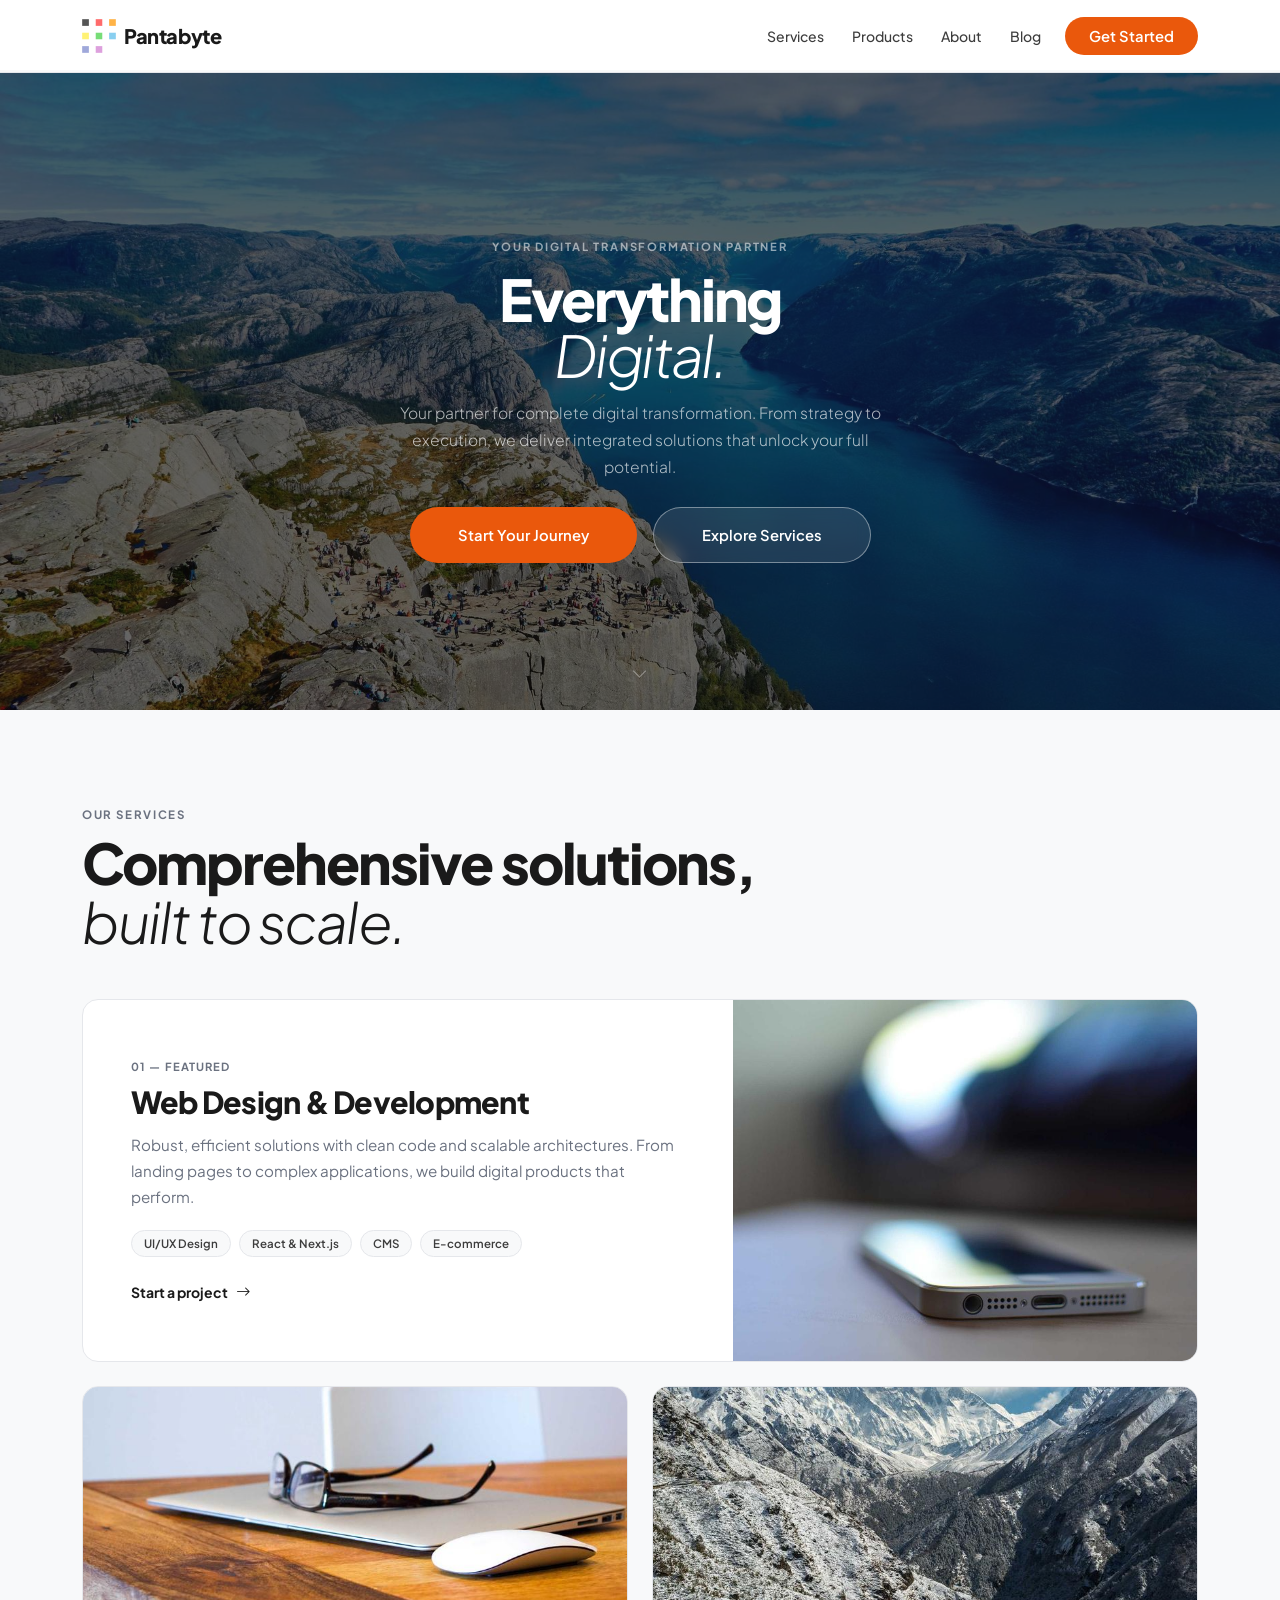
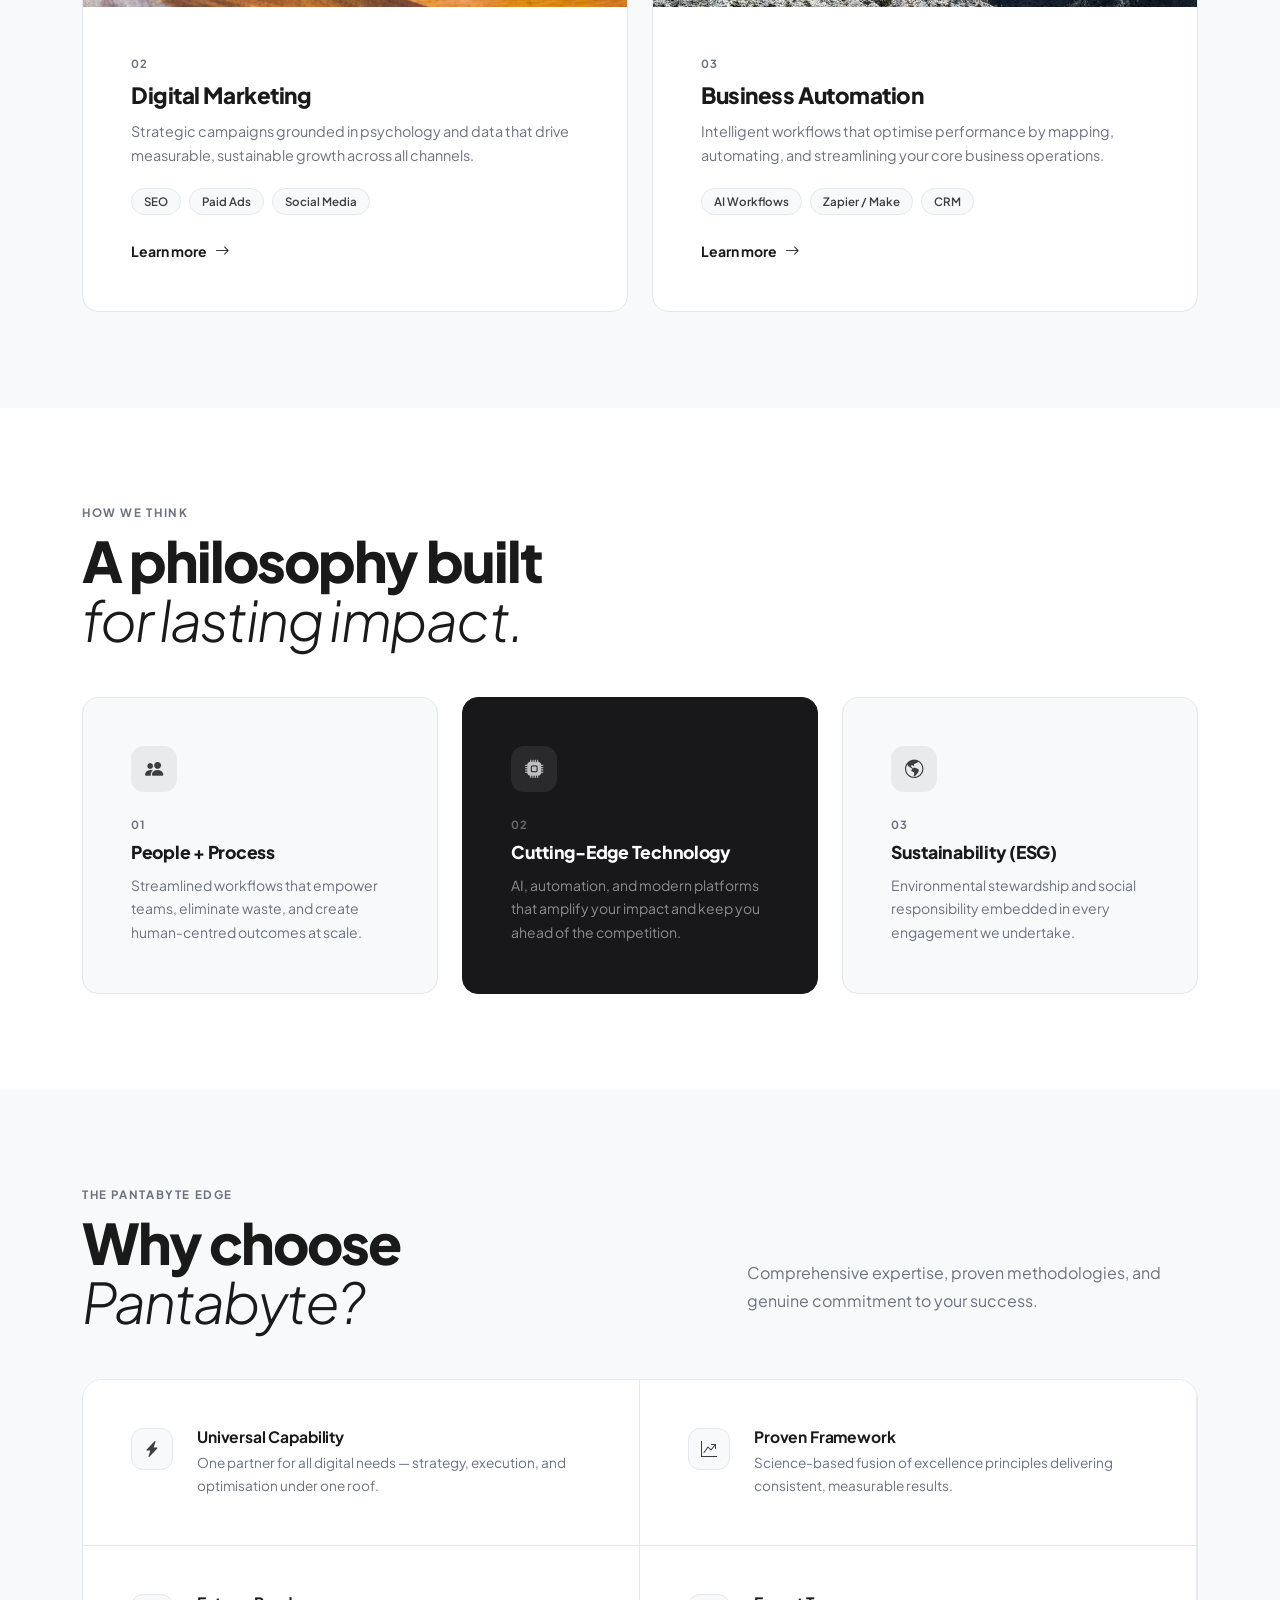
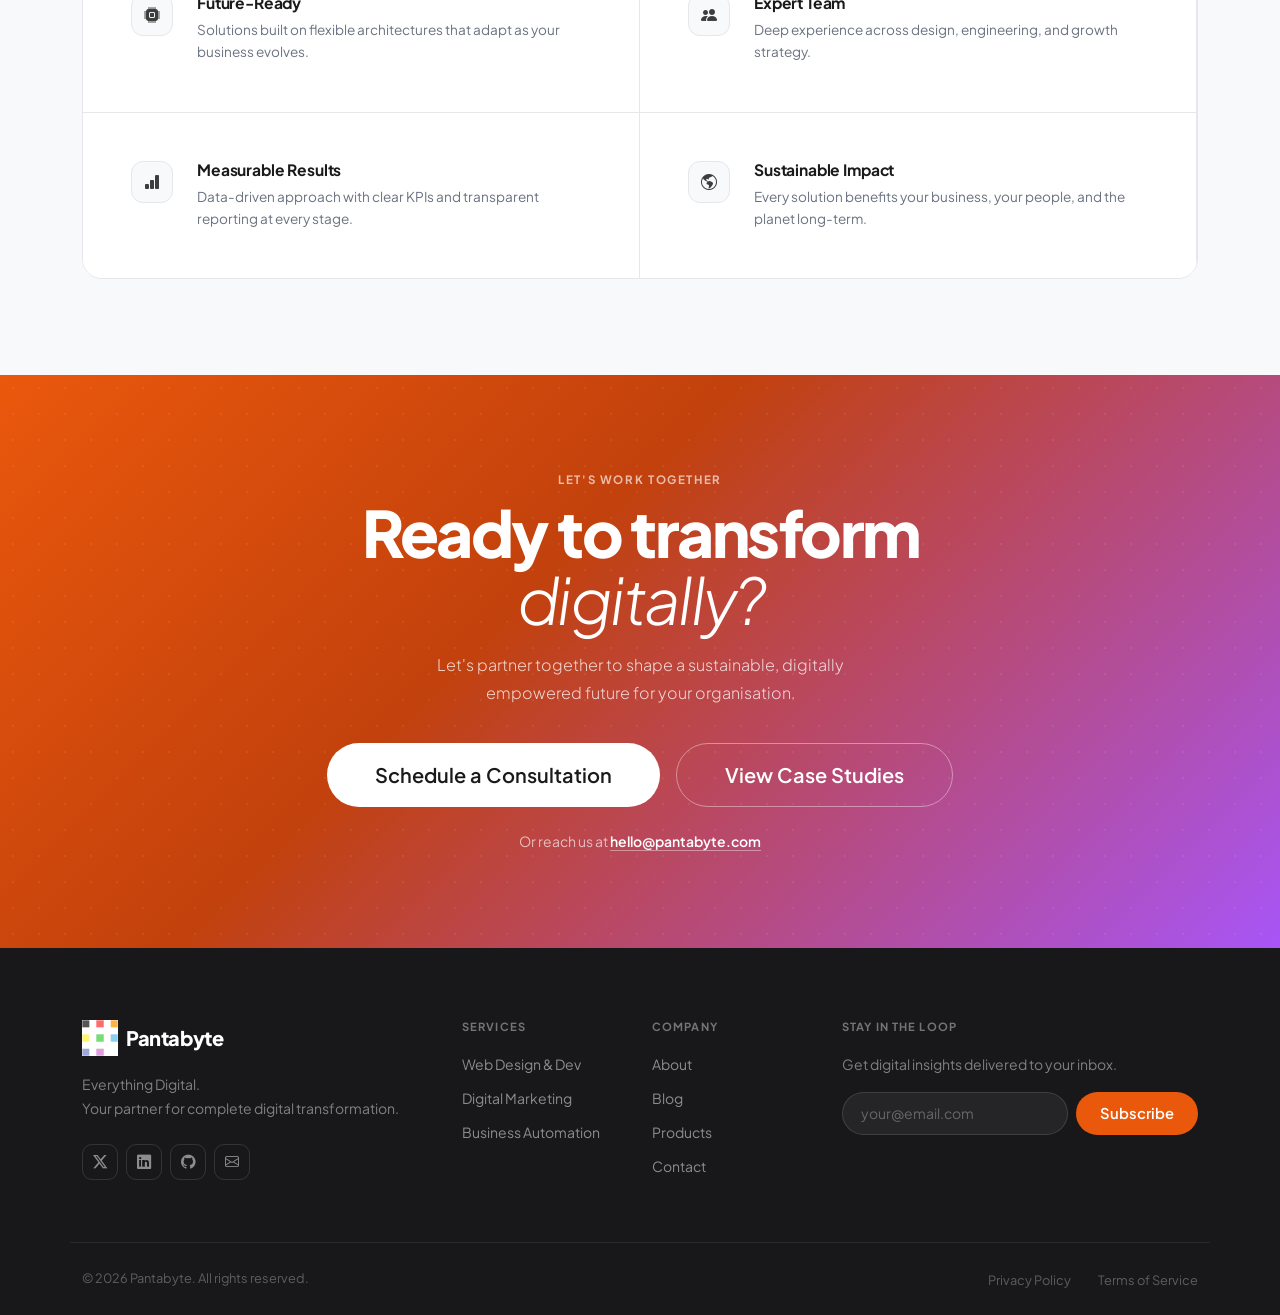
==== index.html @ 89fb47f7 "Add files via upload" ====
<!doctype html>
<html lang="en">
  <head>
    <meta charset="UTF-8" />
    <meta name="viewport" content="width=device-width, initial-scale=1.0" />
    <title>Pantabyte — Everything Digital</title>
    <meta
      name="description"
      content="Digital consulting firm delivering comprehensive solutions from web design to business automation"
    />

    <link
      href="https://cdn.jsdelivr.net/npm/bootstrap@5.3.3/dist/css/bootstrap.min.css"
      rel="stylesheet"
    />
    <link
      href="https://cdn.jsdelivr.net/npm/bootstrap-icons@1.11.3/font/bootstrap-icons.min.css"
      rel="stylesheet"
    />
    <link
      href="https://fonts.googleapis.com/css2?family=Plus+Jakarta+Sans:ital,wght@0,300;0,400;0,500;0,600;0,700;0,800;1,300;1,400&display=swap"
      rel="stylesheet"
    />

    <link rel="stylesheet" href="style.css" />
  </head>
  <body>
    <!-- NAVBAR -->
    <nav class="pb-nav navbar navbar-expand-lg">
      <div class="container-xl">
        <a
          href="index.html"
          class="navbar-brand d-flex align-items-center gap-2"
        >
          <img
            src="assets/images/Logo.png"
            alt="Pantabyte"
            class="pb-nav-logo"
          />
          <span class="pb-nav-brand">Pantabyte</span>
        </a>
        <button
          class="navbar-toggler border-0 shadow-none"
          type="button"
          data-bs-toggle="collapse"
          data-bs-target="#pbNav"
        >
          <i class="bi bi-list fs-2 pb-toggler-icon"></i>
        </button>
        <div class="collapse navbar-collapse" id="pbNav">
          <ul
            class="navbar-nav ms-auto align-items-lg-center gap-lg-1 mt-3 mt-lg-0"
          >
            <li class="nav-item">
              <a class="nav-link pb-nav-link" href="services.html">Services</a>
            </li>
            <li class="nav-item">
              <a class="nav-link pb-nav-link" href="products.html">Products</a>
            </li>
            <li class="nav-item">
              <a class="nav-link pb-nav-link" href="about.html">About</a>
            </li>
            <li class="nav-item">
              <a class="nav-link pb-nav-link" href="blog.html">Blog</a>
            </li>

            <li class="nav-item ms-lg-2 mt-2 mt-lg-0">
              <a
                href="contact.html"
                class="btn pb-btn-primary rounded-pill px-4 py-2"
                >Get Started</a
              >
            </li>
          </ul>
        </div>
      </div>
    </nav>

    <!-- HERO -->
    <div class="pb-hero-wrap" style="padding-top: 70px">
      <section class="pb-hero d-flex align-items-center">
        <div class="pb-hero-overlay"></div>

        <div class="pb-scroll-hint">
          <i class="bi bi-chevron-down"></i>
        </div>

        <div class="container-xl position-relative" style="z-index: 2">
          <div class="row justify-content-center text-center">
            <div class="col-lg-8 col-xl-7">
              <p class="pb-eyebrow">Your Digital Transformation Partner</p>

              <h1 class="pb-hero-h1">
                Everything<br />
                <em>Digital.</em>
              </h1>

              <p class="pb-hero-desc">
                Your partner for complete digital transformation. From strategy
                to execution, we deliver integrated solutions that unlock your
                full potential.
              </p>

              <div class="d-flex flex-wrap gap-3 justify-content-center mb-4">
                <button
                  onclick="
                    document
                      .getElementById('contact')
                      .scrollIntoView({ behavior: 'smooth' })
                  "
                  class="btn pb-btn-primary btn-lg rounded-pill px-5 py-3"
                >
                  Start Your Journey
                </button>
                <button
                  onclick="
                    document
                      .getElementById('services')
                      .scrollIntoView({ behavior: 'smooth' })
                  "
                  class="btn pb-btn-ghost btn-lg rounded-pill px-5 py-3"
                >
                  Explore Services
                </button>
              </div>

              <!-- <div class="pb-trust-bar d-inline-flex align-items-center gap-3">
                <span><i class="bi bi-laptop me-1"></i> Web Design</span>
                <span class="pb-trust-sep">·</span>
                <span><i class="bi bi-megaphone me-1"></i> Marketing</span>
                <span class="pb-trust-sep">·</span>
                <span><i class="bi bi-gear-fill me-1"></i> Automation</span>
              </div> -->
            </div>
          </div>
        </div>
      </section>
    </div>

    <!-- SERVICES -->
    <section id="services" class="pb-section pb-section-gray">
      <div class="container-xl">
        <div class="mb-5">
          <p class="pb-label">Our Services</p>
          <h2 class="pb-h2">
            Comprehensive solutions,<br /><em>built to scale.</em>
          </h2>
        </div>

        <!-- Featured card -->
        <div class="pb-card-feat rounded-4 overflow-hidden row g-0 mb-4">
          <div class="col-lg-5 order-lg-2">
            <div class="pb-feat-img">
              <img
                src="/assets/images/WebDesign.jpg"
                alt="Web Design & Development"
                class="w-100 h-100 object-fit-cover"
              />
            </div>
          </div>
          <div
            class="col-lg-7 order-lg-1 p-4 p-lg-5 d-flex flex-column justify-content-center"
          >
            <span class="pb-card-num">01 — Featured</span>
            <h3 class="pb-card-h">Web Design &amp; Development</h3>
            <p class="pb-card-p">
              Robust, efficient solutions with clean code and scalable
              architectures. From landing pages to complex applications, we
              build digital products that perform.
            </p>
            <div class="d-flex flex-wrap gap-2 mb-4">
              <span class="pb-chip">UI/UX Design</span>
              <span class="pb-chip">React &amp; Next.js</span>
              <span class="pb-chip">CMS</span>
              <span class="pb-chip">E-commerce</span>
            </div>
            <a
              href="#contact"
              class="pb-card-link d-inline-flex align-items-center gap-2"
            >
              Start a project <i class="bi bi-arrow-right"></i>
            </a>
          </div>
        </div>

        <!-- Two cards -->
        <div class="row g-4">
          <div class="col-md-6">
            <div class="pb-card rounded-4 overflow-hidden h-100">
              <div class="pb-card-img">
                <img
                  src="/assets/images/DigitalMarketing.jpg"
                  alt="Digital Marketing"
                  class="w-100 h-100 object-fit-cover"
                />
              </div>
              <div class="p-4 p-lg-5">
                <span class="pb-card-num">02</span>
                <h3 class="pb-card-h-sm">Digital Marketing</h3>
                <p class="pb-card-p-sm">
                  Strategic campaigns grounded in psychology and data that drive
                  measurable, sustainable growth across all channels.
                </p>
                <div class="d-flex flex-wrap gap-2 mb-4">
                  <span class="pb-chip">SEO</span>
                  <span class="pb-chip">Paid Ads</span>
                  <span class="pb-chip">Social Media</span>
                </div>
                <a
                  href="#contact"
                  class="pb-card-link d-inline-flex align-items-center gap-2"
                >
                  Learn more <i class="bi bi-arrow-right"></i>
                </a>
              </div>
            </div>
          </div>

          <div class="col-md-6">
            <div class="pb-card rounded-4 overflow-hidden h-100">
              <div class="pb-card-img">
                <img
                  src="/assets/images/BusinessAutomation.jpg"
                  alt="Business Automation"
                  class="w-100 h-100 object-fit-cover"
                />
              </div>
              <div class="p-4 p-lg-5">
                <span class="pb-card-num">03</span>
                <h3 class="pb-card-h-sm">Business Automation</h3>
                <p class="pb-card-p-sm">
                  Intelligent workflows that optimise performance by mapping,
                  automating, and streamlining your core business operations.
                </p>
                <div class="d-flex flex-wrap gap-2 mb-4">
                  <span class="pb-chip">AI Workflows</span>
                  <span class="pb-chip">Zapier / Make</span>
                  <span class="pb-chip">CRM</span>
                </div>
                <a
                  href="#contact"
                  class="pb-card-link d-inline-flex align-items-center gap-2"
                >
                  Learn more <i class="bi bi-arrow-right"></i>
                </a>
              </div>
            </div>
          </div>
        </div>
      </div>
    </section>

    <section id="philosophy" class="pb-section pb-section-white">
      <div class="container-xl">
        <div class="mb-5">
          <p class="pb-label">How We Think</p>
          <h2 class="pb-h2">
            A philosophy built<br /><em>for lasting impact.</em>
          </h2>
        </div>

        <div class="row g-4">
          <div class="col-lg-4">
            <div class="pb-pillar pb-pillar-light h-100 p-4 p-lg-5 rounded-4">
              <div class="pb-pill-icon mb-4">
                <i class="bi bi-people-fill"></i>
              </div>
              <p class="pb-pill-num">01</p>
              <h4 class="pb-pill-h">People + Process</h4>
              <p class="pb-pill-p">
                Streamlined workflows that empower teams, eliminate waste, and
                create human-centred outcomes at scale.
              </p>
            </div>
          </div>

          <div class="col-lg-4">
            <div class="pb-pillar pb-pillar-dark h-100 p-4 p-lg-5 rounded-4">
              <div class="pb-pill-icon pb-pill-icon-dark mb-4">
                <i class="bi bi-cpu-fill"></i>
              </div>
              <p class="pb-pill-num pb-pill-num-dark">02</p>
              <h4 class="pb-pill-h pb-pill-h-dark">Cutting-Edge Technology</h4>
              <p class="pb-pill-p pb-pill-p-dark">
                AI, automation, and modern platforms that amplify your impact
                and keep you ahead of the competition.
              </p>
            </div>
          </div>

          <div class="col-lg-4">
            <div class="pb-pillar pb-pillar-light h-100 p-4 p-lg-5 rounded-4">
              <div class="pb-pill-icon mb-4">
                <i class="bi bi-globe-americas"></i>
              </div>
              <p class="pb-pill-num">03</p>
              <h4 class="pb-pill-h">Sustainability (ESG)</h4>
              <p class="pb-pill-p">
                Environmental stewardship and social responsibility embedded in
                every engagement we undertake.
              </p>
            </div>
          </div>
        </div>
      </div>
    </section>

    <section id="why" class="pb-section pb-section-gray">
      <div class="container-xl">
        <div class="row mb-5 align-items-end">
          <div class="col-lg-5">
            <p class="pb-label">The Pantabyte Edge</p>
            <h2 class="pb-h2">Why choose<br /><em>Pantabyte?</em></h2>
          </div>
          <div class="col-lg-5 ms-auto">
            <p class="pb-section-sub">
              Comprehensive expertise, proven methodologies, and genuine
              commitment to your success.
            </p>
          </div>
        </div>

        <div class="pb-why-grid row g-0">
          <div class="col-md-6">
            <div class="pb-why-cell p-4 p-lg-5 d-flex gap-4">
              <div class="pb-wi flex-shrink-0">
                <i class="bi bi-lightning-charge-fill"></i>
              </div>
              <div>
                <h5 class="pb-wh">Universal Capability</h5>
                <p class="pb-wp">
                  One partner for all digital needs — strategy, execution, and
                  optimisation under one roof.
                </p>
              </div>
            </div>
          </div>

          <div class="col-md-6">
            <div class="pb-why-cell p-4 p-lg-5 d-flex gap-4">
              <div class="pb-wi flex-shrink-0">
                <i class="bi bi-graph-up-arrow"></i>
              </div>
              <div>
                <h5 class="pb-wh">Proven Framework</h5>
                <p class="pb-wp">
                  Science-based fusion of excellence principles delivering
                  consistent, measurable results.
                </p>
              </div>
            </div>
          </div>

          <div class="col-md-6">
            <div class="pb-why-cell p-4 p-lg-5 d-flex gap-4">
              <div class="pb-wi flex-shrink-0">
                <i class="bi bi-cpu-fill"></i>
              </div>
              <div>
                <h5 class="pb-wh">Future-Ready</h5>
                <p class="pb-wp">
                  Solutions built on flexible architectures that adapt as your
                  business evolves.
                </p>
              </div>
            </div>
          </div>

          <div class="col-md-6">
            <div class="pb-why-cell p-4 p-lg-5 d-flex gap-4">
              <div class="pb-wi flex-shrink-0">
                <i class="bi bi-people-fill"></i>
              </div>
              <div>
                <h5 class="pb-wh">Expert Team</h5>
                <p class="pb-wp">
                  Deep experience across design, engineering, and growth
                  strategy.
                </p>
              </div>
            </div>
          </div>

          <div class="col-md-6">
            <div class="pb-why-cell pb-why-cell-nb p-4 p-lg-5 d-flex gap-4">
              <div class="pb-wi flex-shrink-0">
                <i class="bi bi-bar-chart-fill"></i>
              </div>
              <div>
                <h5 class="pb-wh">Measurable Results</h5>
                <p class="pb-wp">
                  Data-driven approach with clear KPIs and transparent reporting
                  at every stage.
                </p>
              </div>
            </div>
          </div>

          <div class="col-md-6">
            <div class="pb-why-cell pb-why-cell-nb p-4 p-lg-5 d-flex gap-4">
              <div class="pb-wi flex-shrink-0">
                <i class="bi bi-globe-americas"></i>
              </div>
              <div>
                <h5 class="pb-wh">Sustainable Impact</h5>
                <p class="pb-wp">
                  Every solution benefits your business, your people, and the
                  planet long-term.
                </p>
              </div>
            </div>
          </div>
        </div>
      </div>
    </section>

    <section id="contact" class="pb-cta-section">
      <div class="pb-cta-dots"></div>
      <div class="container-xl position-relative" style="z-index: 1">
        <div class="row justify-content-center text-center py-7">
          <div class="col-lg-7">
            <p class="pb-label pb-label-light">Let's Work Together</p>
            <h2 class="pb-cta-h">
              Ready to transform<br /><em>digitally?</em>
            </h2>
            <p class="pb-cta-sub">
              Let's partner together to shape a sustainable, digitally empowered
              future for your organisation.
            </p>

            <div
              class="d-flex flex-column flex-sm-row gap-3 justify-content-center mb-4"
            >
              <button
                onclick=""
                class="btn pb-btn-white btn-lg rounded-pill px-5 py-3 fw-semibold"
              >
                Schedule a Consultation
              </button>
              <button
                class="btn pb-btn-ghost-w btn-lg rounded-pill px-5 py-3 fw-semibold"
              >
                View Case Studies
              </button>
            </div>

            <p class="pb-cta-email">
              Or reach us at
              <a href="mailto:hello@pantabyte.com">hello@pantabyte.com</a>
            </p>
          </div>
        </div>
      </div>
    </section>

    <footer class="pb-footer">
      <div class="container-xl">
        <div class="row gy-5 pb-5 pb-footer-border">
          <div class="col-lg-4">
            <div class="d-flex align-items-center gap-2 mb-3">
              <img
                src="assets/images/Logo.png"
                alt="Pantabyte"
                style="height: 36px"
              />
              <span class="pb-nav-brand" style="color: #fff">Pantabyte</span>
            </div>
            <p class="pb-footer-muted">
              Everything Digital.<br />Your partner for complete digital
              transformation.
            </p>
            <div class="d-flex gap-2 mt-4">
              <a href="#" class="pb-social"><i class="bi bi-twitter-x"></i></a>
              <a href="#" class="pb-social"><i class="bi bi-linkedin"></i></a>
              <a href="#" class="pb-social"><i class="bi bi-github"></i></a>
              <a href="mailto:hello@pantabyte.com" class="pb-social"
                ><i class="bi bi-envelope"></i
              ></a>
            </div>
          </div>

          <div class="col-6 col-lg-2">
            <h6 class="pb-footer-head">Services</h6>
            <ul class="list-unstyled pb-flinks">
              <li><a href="services.html">Web Design &amp; Dev</a></li>
              <li><a href="services.html">Digital Marketing</a></li>
              <li><a href="services.html">Business Automation</a></li>
            </ul>
          </div>

          <div class="col-6 col-lg-2">
            <h6 class="pb-footer-head">Company</h6>
            <ul class="list-unstyled pb-flinks">
              <li><a href="about.html">About</a></li>
              <li><a href="blog.html">Blog</a></li>
              <li><a href="products.html">Products</a></li>
              <li><a href="contact.html">Contact</a></li>
            </ul>
          </div>

          <div class="col-lg-4">
            <h6 class="pb-footer-head">Stay in the loop</h6>
            <p class="pb-footer-muted small mb-3">
              Get digital insights delivered to your inbox.
            </p>
            <div class="d-flex gap-2">
              <input
                type="email"
                class="form-control pb-footer-input"
                placeholder="your@email.com"
              />
              <button
                class="btn pb-btn-primary rounded-pill px-4 fw-semibold flex-shrink-0"
              >
                Subscribe
              </button>
            </div>
          </div>
        </div>

        <div
          class="d-flex flex-column flex-md-row justify-content-between align-items-center py-4"
        >
          <p class="mb-0 pb-footer-copy">
            &copy; <span id="year"></span> Pantabyte. All rights reserved.
          </p>
          <div class="mt-2 mt-md-0">
            <a href="privacy-policy.html" class="pb-footer-bl"
              >Privacy Policy</a
            >
            <a href="#" class="pb-footer-bl ms-4">Terms of Service</a>
          </div>
        </div>
      </div>
    </footer>

    <script src="https://cdn.jsdelivr.net/npm/bootstrap@5.3.3/dist/js/bootstrap.bundle.min.js"></script>
    <script src="script.js"></script>
  </body>
</html>
---- style.css ----
@import url("https://fonts.googleapis.com/css2?family=Plus+Jakarta+Sans:ital,wght@0,300;0,400;0,500;0,600;0,700;0,800;1,300;1,400&display=swap");

/* Variables */
:root {
  --orange: #ea580c;
  --orange-lt: #f97316;
  --purple: #a855f7;
  --ink: #1a1a1a;
  --ink-2: #3d3d3d;
  --muted: #6b7280;
  --border: #e5e7eb;
  --surface: #f8f9fa;
  --white: #ffffff;
  --font: "Plus Jakarta Sans", system-ui, sans-serif;
}

/* Base */
*,
*::before,
*::after {
  box-sizing: border-box;
}
html {
  scroll-behavior: smooth;
}
body {
  font-family: var(--font);
  color: var(--ink);
  background: var(--white);
  overflow-x: hidden;
  -webkit-font-smoothing: antialiased;
}
.py-7 {
  padding-top: 6rem !important;
  padding-bottom: 6rem !important;
}
.object-fit-cover {
  object-fit: cover;
}

/* Navbar */
.pb-nav {
  position: fixed;
  top: 0;
  left: 0;
  right: 0;
  z-index: 1050;
  background: rgba(255, 255, 255, 0.94);
  backdrop-filter: blur(20px);
  -webkit-backdrop-filter: blur(20px);
  border-bottom: 1px solid var(--border);
  padding: 14px 0;
}
.pb-nav-logo {
  height: 34px;
}
.pb-nav-brand {
  font-family: var(--font);
  font-weight: 800;
  font-size: 1.25rem;
  color: var(--ink);
  letter-spacing: -0.02em;
}
.pb-nav-link {
  color: var(--ink-2) !important;
  font-size: 0.875rem;
  font-weight: 500;
  padding: 6px 12px !important;
  border-radius: 100px;
}
.pb-nav-link:hover {
  color: var(--ink) !important;
  background: var(--surface);
}
.pb-toggler-icon {
  color: var(--ink);
}

/* Buttons */
.pb-btn-primary {
  background: var(--orange);
  border: none;
  color: var(--white);
  font-weight: 600;
  font-size: 0.925rem;
}
.pb-btn-primary:hover,
.pb-btn-primary:focus {
  background: var(--orange-lt);
  color: var(--white);
}

.pb-btn-ghost {
  background: rgba(255, 255, 255, 0.1);
  border: 1.5px solid rgba(255, 255, 255, 0.4);
  color: var(--white);
  font-weight: 600;
  font-size: 0.925rem;
  backdrop-filter: blur(8px);
}
.pb-btn-ghost:hover {
  background: rgba(255, 255, 255, 0.18);
  border-color: rgba(255, 255, 255, 0.7);
  color: var(--white);
}

.pb-btn-white {
  background: var(--white);
  border: none;
  color: var(--ink);
  font-weight: 700;
}
.pb-btn-white:hover {
  background: #f1f3f4;
  color: var(--ink);
}

.pb-btn-ghost-w {
  background: transparent;
  border: 1.5px solid rgba(255, 255, 255, 0.4);
  color: var(--white);
  font-weight: 600;
}
.pb-btn-ghost-w:hover {
  background: rgba(255, 255, 255, 0.1);
  border-color: rgba(255, 255, 255, 0.7);
  color: var(--white);
}

.pb-btn-outline {
  background: transparent;
  border: 1.5px solid var(--border);
  color: var(--ink);
  font-weight: 600;
  font-size: 0.925rem;
}
.pb-btn-outline:hover {
  border-color: #bdc1c6;
  background: var(--surface);
  color: var(--ink);
}

/* Hero */
.pb-hero-wrap {
  background: var(--white);
}
.pb-hero {
  position: relative;
  min-height: 640px;
  background: url("assets/images/Hero.jpg") center / cover no-repeat;
  overflow: hidden;
  display: flex;
  align-items: center;
}
.pb-hero-overlay {
  position: absolute;
  inset: 0;
  background: rgba(12, 10, 9, 0.62);
  z-index: 1;
}
.pb-hero .container-xl {
  padding-top: 40px;
}
.pb-scroll-hint {
  position: absolute;
  bottom: 24px;
  left: 50%;
  transform: translateX(-50%);
  z-index: 3;
  color: rgba(255, 255, 255, 0.4);
  font-size: 1rem;
}
.pb-eyebrow {
  display: inline-block;
  font-size: 0.7rem;
  font-weight: 700;
  letter-spacing: 0.16em;
  text-transform: uppercase;
  color: rgba(255, 255, 255, 0.55);
  margin-bottom: 16px;
}
.pb-hero-h1 {
  font-size: clamp(2.2rem, 4.5vw, 4rem);
  font-weight: 800;
  line-height: 0.97;
  letter-spacing: -0.04em;
  color: var(--white);
  margin-bottom: 18px;
}
.pb-hero-h1 em {
  font-style: italic;
  font-weight: 300;
  color: var(--white);
}
.pb-hero-desc {
  font-size: 0.975rem;
  color: rgba(255, 255, 255, 0.68);
  max-width: 500px;
  margin: 0 auto 26px;
  line-height: 1.72;
  font-weight: 300;
}

/* Sections — shared */
.pb-section {
  padding: 96px 0;
}
.pb-section-white {
  background: var(--white);
}
.pb-section-gray {
  background: var(--surface);
}
.pb-label {
  font-size: 0.72rem;
  font-weight: 700;
  letter-spacing: 0.14em;
  text-transform: uppercase;
  color: var(--muted);
  margin-bottom: 10px;
}
.pb-label-light {
  color: rgba(255, 255, 255, 0.65);
}
.pb-h2 {
  font-size: clamp(2.2rem, 4.5vw, 3.5rem);
  font-weight: 800;
  letter-spacing: -0.035em;
  line-height: 1.05;
  color: var(--ink);
  margin-bottom: 0;
}
.pb-h2 em {
  font-style: italic;
  font-weight: 300;
  color: var(--ink);
}
.pb-section-sub {
  font-size: 1rem;
  color: var(--muted);
  line-height: 1.75;
  font-weight: 400;
  max-width: 420px;
}

/* Service cards */
.pb-card-feat {
  background: var(--white);
  border: 1px solid var(--border);
}
.pb-feat-img {
  min-height: 340px;
  overflow: hidden;
}
.pb-feat-img img {
  width: 100%;
  height: 100%;
  display: block;
}
.pb-card {
  background: var(--white);
  border: 1px solid var(--border);
}
.pb-card-img {
  height: 220px;
  overflow: hidden;
}
.pb-card-img img {
  width: 100%;
  height: 100%;
  display: block;
}
.pb-card-num {
  display: block;
  font-size: 0.7rem;
  font-weight: 700;
  letter-spacing: 0.1em;
  text-transform: uppercase;
  color: var(--muted);
  margin-bottom: 10px;
}
.pb-card-h {
  font-size: clamp(1.4rem, 2.5vw, 1.9rem);
  font-weight: 800;
  letter-spacing: -0.025em;
  line-height: 1.15;
  color: var(--ink);
  margin-bottom: 12px;
}
.pb-card-h-sm {
  font-size: 1.4rem;
  font-weight: 800;
  letter-spacing: -0.02em;
  color: var(--ink);
  margin-bottom: 10px;
}
.pb-card-p {
  font-size: 0.95rem;
  color: var(--muted);
  line-height: 1.72;
  margin-bottom: 20px;
}
.pb-card-p-sm {
  font-size: 0.9rem;
  color: var(--muted);
  line-height: 1.7;
  margin-bottom: 20px;
}
.pb-chip {
  display: inline-block;
  background: var(--surface);
  border: 1px solid var(--border);
  color: var(--ink-2);
  font-size: 0.72rem;
  font-weight: 600;
  padding: 4px 12px;
  border-radius: 100px;
}
.pb-card-link {
  font-size: 0.875rem;
  font-weight: 700;
  color: var(--ink);
  text-decoration: none;
}
.pb-card-link:hover {
  color: var(--orange);
}
.pb-card-link .bi {
  font-size: 0.9rem;
}

/* Philosophy pillars */
.pb-pillar {
  border: 1px solid var(--border);
}
.pb-pillar-light {
  background: var(--surface);
}
.pb-pillar-dark {
  background: #18181b;
  border-color: #18181b;
}
.pb-pill-icon {
  width: 46px;
  height: 46px;
  background: rgba(0, 0, 0, 0.06);
  border-radius: 13px;
  display: flex;
  align-items: center;
  justify-content: center;
  font-size: 1.15rem;
  color: var(--ink-2);
}
.pb-pill-icon-dark {
  background: rgba(255, 255, 255, 0.08);
  color: rgba(255, 255, 255, 0.7);
}
.pb-pill-num {
  font-size: 0.7rem;
  font-weight: 700;
  letter-spacing: 0.1em;
  text-transform: uppercase;
  color: var(--muted);
  margin-bottom: 10px;
}
.pb-pill-num-dark {
  color: rgba(255, 255, 255, 0.35);
}
.pb-pill-h {
  font-size: 1.1rem;
  font-weight: 800;
  letter-spacing: -0.015em;
  color: var(--ink);
  margin-bottom: 10px;
}
.pb-pill-h-dark {
  color: var(--white);
}
.pb-pill-p {
  font-size: 0.875rem;
  color: var(--muted);
  line-height: 1.7;
  margin-bottom: 0;
}
.pb-pill-p-dark {
  color: rgba(255, 255, 255, 0.5);
}

/* Why choose */
.pb-why-grid {
  border: 1px solid var(--border);
  border-radius: 20px;
  overflow: hidden;
  background: var(--white);
}
.pb-why-cell {
  border-right: 1px solid var(--border);
  border-bottom: 1px solid var(--border);
  background: var(--white);
}
.pb-why-cell:hover {
  background: var(--surface);
}
.pb-why-cell:nth-child(even) {
  border-right: none;
}
.pb-why-cell-nb {
  border-bottom: none;
}
.pb-wi {
  width: 42px;
  height: 42px;
  background: var(--surface);
  border: 1px solid var(--border);
  border-radius: 12px;
  display: flex;
  align-items: center;
  justify-content: center;
  color: var(--ink-2);
  font-size: 1rem;
}
.pb-wh {
  font-size: 0.975rem;
  font-weight: 700;
  letter-spacing: -0.01em;
  color: var(--ink);
  margin-bottom: 6px;
}
.pb-wp {
  font-size: 0.85rem;
  color: var(--muted);
  line-height: 1.65;
  margin-bottom: 0;
}

/* CTA section */
.pb-cta-section {
  position: relative;
  background: linear-gradient(
    135deg,
    var(--orange) 0%,
    #c2410c 40%,
    var(--purple) 100%
  );
  overflow: hidden;
}
.pb-cta-dots {
  position: absolute;
  inset: 0;
  background-image: radial-gradient(
    rgba(255, 255, 255, 0.07) 1px,
    transparent 1px
  );
  background-size: 26px 26px;
  pointer-events: none;
}
.pb-cta-h {
  font-size: clamp(2.4rem, 5vw, 4rem);
  font-weight: 800;
  letter-spacing: -0.04em;
  line-height: 1.05;
  color: var(--white);
  margin-bottom: 18px;
}
.pb-cta-h em {
  font-style: italic;
  font-weight: 300;
}
.pb-cta-sub {
  font-size: 1rem;
  color: rgba(255, 255, 255, 0.78);
  max-width: 480px;
  margin: 0 auto 36px;
  line-height: 1.75;
  font-weight: 300;
}
.pb-cta-email {
  font-size: 0.875rem;
  color: rgba(255, 255, 255, 0.65);
  margin-bottom: 0;
}
.pb-cta-email a {
  color: var(--white);
  font-weight: 600;
  text-decoration: none;
  border-bottom: 1px solid rgba(255, 255, 255, 0.4);
}
.pb-cta-email a:hover {
  border-color: var(--white);
}

/* Footer */
.pb-footer {
  background: #18181b;
  color: var(--white);
  padding-top: 72px;
}
.pb-footer-border {
  border-bottom: 1px solid rgba(255, 255, 255, 0.08) !important;
}
.pb-footer-head {
  font-size: 0.7rem;
  font-weight: 700;
  letter-spacing: 0.1em;
  text-transform: uppercase;
  color: rgba(255, 255, 255, 0.4);
  margin-bottom: 18px;
}
.pb-footer-muted {
  color: rgba(255, 255, 255, 0.45);
  line-height: 1.72;
  font-size: 0.875rem;
}
.pb-flinks {
  display: flex;
  flex-direction: column;
  gap: 10px;
}
.pb-flinks a {
  color: rgba(255, 255, 255, 0.5);
  text-decoration: none;
  font-size: 0.875rem;
}
.pb-flinks a:hover {
  color: var(--orange-lt);
}
.pb-social {
  display: inline-flex;
  align-items: center;
  justify-content: center;
  width: 36px;
  height: 36px;
  border: 1px solid rgba(255, 255, 255, 0.12);
  border-radius: 10px;
  color: rgba(255, 255, 255, 0.5);
  text-decoration: none;
  font-size: 0.9rem;
}
.pb-social:hover {
  background: var(--orange);
  border-color: var(--orange);
  color: var(--white);
}
.pb-footer-input {
  background: rgba(255, 255, 255, 0.06) !important;
  border: 1px solid rgba(255, 255, 255, 0.12) !important;
  color: var(--white) !important;
  border-radius: 100px !important;
  padding: 10px 18px !important;
  font-size: 0.875rem;
}
.pb-footer-input::placeholder {
  color: rgba(255, 255, 255, 0.3);
}
.pb-footer-input:focus {
  outline: none;
  box-shadow: none !important;
  border-color: rgba(234, 88, 12, 0.5) !important;
}
.pb-footer-copy {
  font-size: 0.8rem;
  color: rgba(255, 255, 255, 0.3);
  margin-bottom: 0;
}
.pb-footer-bl {
  font-size: 0.8rem;
  color: rgba(255, 255, 255, 0.3);
  text-decoration: none;
}
.pb-footer-bl:hover {
  color: var(--white);
}

/* Page header — inner pages */
.pb-page-header {
  padding: 120px 0 64px;
  background: var(--white);
  border-bottom: 1px solid var(--border);
}
.pb-page-title {
  font-size: clamp(2.4rem, 5vw, 4rem);
  font-weight: 800;
  letter-spacing: -0.035em;
  line-height: 1.05;
  color: var(--ink);
  margin-bottom: 16px;
}
.pb-page-sub {
  font-size: 1.05rem;
  color: var(--muted);
  max-width: 480px;
  line-height: 1.72;
  font-weight: 300;
  margin-bottom: 0;
}

/* Contact page */
.pb-contact-box {
  background: var(--white);
  border: 1px solid var(--border);
}
.pb-contact-left {
  border-right: 1px solid var(--border);
}
.pb-contact-right {
  background: #f8f9fa;
}
.pb-form-title {
  font-size: clamp(1.8rem, 3vw, 2.4rem);
  font-weight: 800;
  letter-spacing: -0.03em;
  line-height: 1.1;
  color: var(--ink);
}
.pb-form-sub {
  font-size: 0.9rem;
  color: var(--muted);
  line-height: 1.65;
}
.pb-form-label {
  display: block;
  font-size: 0.82rem;
  font-weight: 600;
  color: var(--ink-2);
  margin-bottom: 6px;
}
.pb-input {
  font-family: var(--font);
  font-size: 0.9rem;
  color: var(--ink);
  background: var(--surface) !important;
  border: 1px solid var(--border) !important;
  border-radius: 10px !important;
  padding: 10px 14px !important;
}
.pb-input:focus {
  box-shadow: none !important;
  border-color: var(--orange) !important;
  background: var(--white) !important;
}
.pb-input::placeholder {
  color: #b0b7c3;
}
.pb-input-icon-wrap {
  position: relative;
}
.pb-input-icon {
  position: absolute;
  left: 13px;
  top: 50%;
  transform: translateY(-50%);
  color: var(--muted);
  font-size: 0.9rem;
  z-index: 5;
  pointer-events: none;
}
.pb-input-icon-pad {
  padding-left: 36px !important;
}

/* Services page — detail cards */
.pb-service-detail-card {
  background: var(--white);
  border: 1px solid var(--border);
}
.pb-sdc-icon {
  width: 46px;
  height: 46px;
  background: var(--surface);
  border: 1px solid var(--border);
  border-radius: 13px;
  display: flex;
  align-items: center;
  justify-content: center;
  font-size: 1.1rem;
  color: var(--ink-2);
}
.pb-sdc-h {
  font-size: 1rem;
  font-weight: 700;
  letter-spacing: -0.01em;
  color: var(--ink);
  margin-bottom: 8px;
}
.pb-sdc-p {
  font-size: 0.875rem;
  color: var(--muted);
  line-height: 1.7;
  margin-bottom: 0;
}

/* Blog listing */
.pb-blog-feat {
  background: var(--white);
  border: 1px solid var(--border);
}
.pb-blog-feat-img {
  min-height: 320px;
  overflow: hidden;
}
.pb-blog-feat-img img {
  width: 100%;
  height: 100%;
  display: block;
}
.pb-blog-feat-title {
  font-size: clamp(1.4rem, 2.5vw, 2rem);
  font-weight: 800;
  letter-spacing: -0.025em;
  line-height: 1.2;
  color: var(--ink);
  margin-bottom: 14px;
}
.pb-blog-card {
  background: var(--white);
  border: 1px solid var(--border);
}
.pb-blog-img {
  height: 200px;
  overflow: hidden;
}
.pb-blog-img img {
  width: 100%;
  height: 100%;
  display: block;
}
.pb-blog-title {
  font-size: 1.05rem;
  font-weight: 700;
  letter-spacing: -0.015em;
  line-height: 1.3;
  color: var(--ink);
  margin-bottom: 8px;
}
.pb-blog-excerpt {
  font-size: 0.95rem;
  color: var(--muted);
  line-height: 1.72;
  margin-bottom: 0;
}
.pb-blog-excerpt-sm {
  font-size: 0.875rem;
  color: var(--muted);
  line-height: 1.68;
  margin-bottom: 0;
}
.pb-blog-cat {
  display: inline-block;
  font-size: 0.7rem;
  font-weight: 700;
  letter-spacing: 0.08em;
  text-transform: uppercase;
  color: var(--orange);
  background: rgba(234, 88, 12, 0.07);
  padding: 3px 10px;
  border-radius: 100px;
}
.pb-blog-date {
  font-size: 0.78rem;
  color: var(--muted);
}

/* Blog post page */
.pb-post-header {
  padding: 120px 0 48px;
  background: var(--white);
  border-bottom: 1px solid var(--border);
}
.pb-post-back {
  font-size: 0.85rem;
  font-weight: 600;
  color: var(--muted);
  text-decoration: none;
}
.pb-post-back:hover {
  color: var(--ink);
}
.pb-post-title {
  font-size: clamp(2rem, 5vw, 3.4rem);
  font-weight: 800;
  letter-spacing: -0.04em;
  line-height: 1.08;
  color: var(--ink);
  margin-bottom: 20px;
}
.pb-post-title em {
  font-style: italic;
  font-weight: 300;
}
.pb-post-lead {
  font-size: 1.1rem;
  color: var(--muted);
  line-height: 1.78;
  font-weight: 300;
  margin-bottom: 32px;
}
.pb-post-author-row {
  padding-top: 24px;
  border-top: 1px solid var(--border);
}
.pb-author-avatar {
  width: 44px;
  height: 44px;
  border-radius: 50%;
  background: var(--orange);
  color: var(--white);
  display: flex;
  align-items: center;
  justify-content: center;
  font-weight: 800;
  font-size: 1rem;
  flex-shrink: 0;
}
.pb-author-name {
  font-size: 0.9rem;
  font-weight: 700;
  color: var(--ink);
}
.pb-author-role {
  font-size: 0.78rem;
  color: var(--muted);
}
.pb-post-cover {
  padding: 40px 0;
  background: var(--white);
}
.pb-post-cover-img {
  height: 460px;
  object-fit: cover;
  display: block;
}
.pb-post-body-wrap {
  padding: 60px 0 80px;
  background: var(--white);
}
.pb-post-sidebar {
  position: sticky;
  top: 100px;
  padding-top: 4px;
}
.pb-sidebar-label {
  font-size: 0.72rem;
  font-weight: 700;
  letter-spacing: 0.1em;
  text-transform: uppercase;
  color: var(--muted);
}
.pb-social-light {
  display: inline-flex;
  align-items: center;
  justify-content: center;
  width: 36px;
  height: 36px;
  border: 1px solid var(--border);
  border-radius: 10px;
  color: var(--ink-2);
  text-decoration: none;
  font-size: 0.9rem;
}
.pb-social-light:hover {
  background: var(--orange);
  border-color: var(--orange);
  color: var(--white);
}
.pb-post-content {
  font-size: 1.05rem;
  line-height: 1.82;
  color: var(--ink-2);
}
.pb-post-content p {
  margin-bottom: 24px;
}
.pb-post-content h2 {
  font-size: clamp(1.3rem, 2.5vw, 1.8rem);
  font-weight: 800;
  letter-spacing: -0.02em;
  color: var(--ink);
  margin-top: 48px;
  margin-bottom: 16px;
}
.pb-post-content ul {
  padding-left: 20px;
  margin-bottom: 24px;
}
.pb-post-content ul li {
  margin-bottom: 8px;
  color: var(--ink-2);
}
.pb-post-content strong {
  font-weight: 700;
  color: var(--ink);
}
.pb-post-content em {
  font-style: italic;
}
.pb-post-callout {
  display: flex;
  gap: 16px;
  align-items: flex-start;
  background: rgba(234, 88, 12, 0.05);
  border-left: 3px solid var(--orange);
  border-radius: 0 10px 10px 0;
  padding: 20px 24px;
  margin: 32px 0;
}
.pb-post-callout i {
  color: var(--orange);
  font-size: 1.1rem;
  flex-shrink: 0;
  margin-top: 3px;
}
.pb-post-callout p {
  margin-bottom: 0;
  font-size: 0.95rem;
  color: var(--ink-2);
  line-height: 1.7;
}
.pb-post-callout-warn {
  background: rgba(245, 158, 11, 0.05);
  border-left-color: #f59e0b;
}
.pb-post-callout-warn i {
  color: #f59e0b;
}
.pb-post-cta-inner {
  background: linear-gradient(
    135deg,
    var(--orange) 0%,
    #c2410c 40%,
    var(--purple) 100%
  );
  position: relative;
  overflow: hidden;
}
.pb-post-cta-title {
  font-size: 1.6rem;
  font-weight: 800;
  letter-spacing: -0.025em;
  color: var(--white);
  margin-bottom: 10px;
}
.pb-post-cta-sub {
  font-size: 0.95rem;
  color: rgba(255, 255, 255, 0.75);
  margin-bottom: 24px;
  font-weight: 300;
}

/* Products page */
.pb-products-header {
  padding: 120px 0 56px;
  background: var(--white);
  border-bottom: 1px solid var(--border);
}
.pb-filter-btn {
  background: transparent;
  border: 1px solid var(--border);
  color: var(--ink-2);
  font-family: var(--font);
  font-size: 0.85rem;
  font-weight: 600;
  padding: 8px 20px;
  border-radius: 100px;
  cursor: pointer;
  transition: all 0.2s;
}
.pb-filter-btn:hover {
  background: var(--surface);
  border-color: #d1d5db;
}
.pb-filter-active {
  background: var(--ink) !important;
  border-color: var(--ink) !important;
  color: var(--white) !important;
}
.pb-products-section {
  padding: 64px 0 80px;
  background: var(--surface);
}
.pb-product-cat-title {
  font-size: 0.72rem;
  font-weight: 700;
  letter-spacing: 0.14em;
  text-transform: uppercase;
  color: var(--muted);
  margin-bottom: 20px;
  padding-bottom: 12px;
  border-bottom: 1px solid var(--border);
}
.pb-product-card {
  background: var(--white);
  border: 1px solid var(--border);
  transition:
    box-shadow 0.2s,
    transform 0.2s;
}
.pb-product-card:hover {
  box-shadow: 0 8px 32px rgba(0, 0, 0, 0.07);
  transform: translateY(-3px);
}
.pb-product-icon {
  width: 52px;
  height: 52px;
  border-radius: 14px;
  display: flex;
  align-items: center;
  justify-content: center;
  font-size: 1.3rem;
  margin-bottom: 18px;
}
.pb-product-name {
  font-size: 1.05rem;
  font-weight: 700;
  letter-spacing: -0.01em;
  color: var(--ink);
  margin-bottom: 8px;
}
.pb-product-desc {
  font-size: 0.875rem;
  color: var(--muted);
  line-height: 1.68;
  margin-bottom: 20px;
  flex-grow: 1;
}
.pb-product-link {
  font-size: 0.85rem;
  font-weight: 700;
  color: var(--ink);
  text-decoration: none;
  display: inline-flex;
  align-items: center;
  gap: 6px;
  transition:
    color 0.2s,
    gap 0.2s;
}
.pb-product-link:hover {
  color: var(--orange);
  gap: 10px;
}

/* Privacy policy page */
.pb-legal-header {
  padding: 120px 0 56px;
  background: var(--white);
  border-bottom: 1px solid var(--border);
}
.pb-legal-title {
  font-size: clamp(2.4rem, 5vw, 4rem);
  font-weight: 800;
  letter-spacing: -0.035em;
  line-height: 1.05;
  color: var(--ink);
  margin-bottom: 10px;
}
.pb-legal-updated {
  font-size: 0.85rem;
  color: var(--muted);
  margin-bottom: 20px;
}
.pb-legal-intro {
  font-size: 1.05rem;
  color: var(--muted);
  max-width: 600px;
  line-height: 1.75;
  font-weight: 300;
  margin-bottom: 0;
}
.pb-legal-wrap {
  padding: 60px 0 100px;
  background: var(--white);
}
.pb-legal-toc {
  position: sticky;
  top: 100px;
}
.pb-toc-label {
  font-size: 0.72rem;
  font-weight: 700;
  letter-spacing: 0.12em;
  text-transform: uppercase;
  color: var(--muted);
  margin-bottom: 16px;
}
.pb-toc-list {
  list-style: none;
  padding: 0;
  margin: 0;
  display: flex;
  flex-direction: column;
  gap: 2px;
}
.pb-toc-link {
  display: block;
  font-size: 0.875rem;
  color: var(--muted);
  text-decoration: none;
  padding: 6px 12px;
  border-radius: 8px;
  border-left: 2px solid transparent;
  transition: all 0.2s;
}
.pb-toc-link:hover {
  color: var(--ink);
  background: var(--surface);
}
.pb-toc-active {
  color: var(--orange) !important;
  border-left-color: var(--orange) !important;
  background: rgba(234, 88, 12, 0.05) !important;
  font-weight: 600;
}
.pb-legal-body {
  max-width: 680px;
}
.pb-legal-section {
  padding-bottom: 56px;
  margin-bottom: 56px;
  border-bottom: 1px solid var(--border);
}
.pb-legal-section:last-child {
  border-bottom: none;
  margin-bottom: 0;
}
.pb-legal-section-num {
  font-size: 0.72rem;
  font-weight: 700;
  letter-spacing: 0.12em;
  color: var(--orange);
  margin-bottom: 10px;
}
.pb-legal-h2 {
  font-size: 1.6rem;
  font-weight: 800;
  letter-spacing: -0.025em;
  color: var(--ink);
  margin-bottom: 16px;
}
.pb-legal-h3 {
  font-size: 1rem;
  font-weight: 700;
  color: var(--ink);
  margin-top: 28px;
  margin-bottom: 10px;
}
.pb-legal-body p {
  font-size: 0.975rem;
  color: var(--ink-2);
  line-height: 1.8;
  margin-bottom: 16px;
}
.pb-legal-list {
  padding-left: 20px;
  margin-bottom: 16px;
}
.pb-legal-list li {
  font-size: 0.975rem;
  color: var(--ink-2);
  line-height: 1.75;
  margin-bottom: 6px;
}
.pb-legal-link {
  color: var(--orange);
  text-decoration: none;
  font-weight: 600;
}
.pb-legal-link:hover {
  color: var(--orange-lt);
}
.pb-legal-callout {
  display: flex;
  gap: 14px;
  align-items: flex-start;
  background: rgba(234, 88, 12, 0.05);
  border-left: 3px solid var(--orange);
  border-radius: 0 10px 10px 0;
  padding: 18px 20px;
  margin: 24px 0;
}
.pb-legal-callout i {
  color: var(--orange);
  font-size: 1rem;
  flex-shrink: 0;
  margin-top: 2px;
}
.pb-legal-callout p {
  margin-bottom: 0 !important;
  font-size: 0.9rem;
  color: var(--ink-2);
}
.pb-legal-table {
  border: 1px solid var(--border);
  border-radius: 12px;
  overflow: hidden;
  margin: 20px 0;
}
.pb-lt-row {
  display: grid;
  grid-template-columns: 1fr 2fr 1fr;
  border-bottom: 1px solid var(--border);
}
.pb-lt-row:last-child {
  border-bottom: none;
}
.pb-lt-header {
  background: var(--surface);
}
.pb-lt-cell {
  padding: 12px 16px;
  font-size: 0.875rem;
  color: var(--ink-2);
}
.pb-lt-header .pb-lt-cell {
  font-size: 0.75rem;
  font-weight: 700;
  letter-spacing: 0.06em;
  text-transform: uppercase;
  color: var(--muted);
}
.pb-legal-right-card {
  background: var(--surface);
  border: 1px solid var(--border);
  display: flex;
  flex-direction: column;
  gap: 6px;
}
.pb-lrc-icon {
  font-size: 1.1rem;
  color: var(--orange);
}
.pb-lrc-title {
  font-size: 0.9rem;
  font-weight: 700;
  color: var(--ink);
}
.pb-lrc-desc {
  font-size: 0.8rem;
  color: var(--muted);
  line-height: 1.5;
}
.pb-legal-contact-box {
  background: var(--surface);
  border: 1px solid var(--border);
}
.pb-lcc-icon {
  width: 36px;
  height: 36px;
  background: var(--white);
  border: 1px solid var(--border);
  border-radius: 10px;
  display: flex;
  align-items: center;
  justify-content: center;
  color: var(--ink-2);
  font-size: 0.9rem;
  flex-shrink: 0;
}
.pb-lcc-label {
  font-size: 0.72rem;
  font-weight: 700;
  letter-spacing: 0.08em;
  text-transform: uppercase;
  color: var(--muted);
  margin-bottom: 2px;
}
.pb-lcc-value {
  font-size: 0.9rem;
  font-weight: 500;
  color: var(--ink);
}

/* About page */
.pb-about-simple {
  padding-top: 100px;
  padding-bottom: 100px;
}
.pb-as-label {
  font-size: 0.72rem;
  font-weight: 700;
  letter-spacing: 0.14em;
  text-transform: uppercase;
  color: var(--muted);
  margin-bottom: 16px;
}
.pb-as-h1 {
  font-size: clamp(2.8rem, 6vw, 5rem);
  font-weight: 800;
  letter-spacing: -0.04em;
  line-height: 1.05;
  color: var(--ink);
  margin-bottom: 28px;
}
.pb-as-h1 em {
  font-style: italic;
  font-weight: 300;
}
.pb-as-lead {
  font-size: 1.2rem;
  color: var(--muted);
  line-height: 1.78;
  font-weight: 300;
  margin-bottom: 0;
}
.pb-as-img-full {
  margin: 72px 0;
}
.pb-as-img-full img {
  width: 100%;
  height: 480px;
  object-fit: cover;
  display: block;
  filter: brightness(0.88);
}
.pb-as-h2 {
  font-size: clamp(1.6rem, 3vw, 2.2rem);
  font-weight: 800;
  letter-spacing: -0.03em;
  color: var(--ink);
  margin-top: 56px;
  margin-bottom: 20px;
}
.pb-as-p {
  font-size: 1.05rem;
  color: var(--ink-2);
  line-height: 1.82;
  margin-bottom: 20px;
}
.pb-as-divider {
  border: none;
  border-top: 1px solid var(--border);
  margin: 56px 0 0;
}
.pb-as-img-offset {
  margin: 72px 0;
}
.pb-as-img-offset img {
  height: 380px;
  object-fit: cover;
  filter: brightness(0.88);
}
.pb-as-img-caption {
  padding: 0 0 0 48px;
}
.pb-as-caption-quote {
  font-size: 1.25rem;
  font-style: italic;
  font-weight: 300;
  color: var(--ink);
  line-height: 1.55;
  margin-bottom: 16px;
}
.pb-as-caption-attr {
  font-size: 0.82rem;
  font-weight: 700;
  letter-spacing: 0.08em;
  text-transform: uppercase;
  color: var(--muted);
  margin-bottom: 0;
}
.pb-as-service-row {
  display: flex;
  align-items: center;
  gap: 16px;
  padding: 20px 0;
  border-bottom: 1px solid var(--border);
}
.pb-as-service-row:first-of-type {
  border-top: 1px solid var(--border);
}
.pb-as-service-icon {
  width: 40px;
  height: 40px;
  border-radius: 11px;
  background: var(--surface);
  border: 1px solid var(--border);
  display: flex;
  align-items: center;
  justify-content: center;
  color: var(--ink-2);
  font-size: 1rem;
  flex-shrink: 0;
}
.pb-as-service-name {
  font-size: 0.95rem;
  font-weight: 700;
  color: var(--ink);
  margin-bottom: 2px;
}
.pb-as-service-desc {
  font-size: 0.85rem;
  color: var(--muted);
}
.pb-as-service-link {
  width: 32px;
  height: 32px;
  border-radius: 50%;
  border: 1px solid var(--border);
  display: flex;
  align-items: center;
  justify-content: center;
  color: var(--muted);
  text-decoration: none;
  flex-shrink: 0;
  font-size: 0.85rem;
  transition: all 0.2s;
}
.pb-as-service-link:hover {
  background: var(--orange);
  border-color: var(--orange);
  color: var(--white);
}
.pb-as-cta-btns {
  margin-top: 32px;
}

/* Responsive */
@media (max-width: 768px) {
  .pb-section {
    padding: 64px 0;
  }
  .pb-hero-h1 {
    letter-spacing: -0.03em;
  }
  .pb-feat-img {
    min-height: 200px;
  }
  .pb-cta-section {
    padding: 0;
  }
  .pb-as-img-full img {
    height: 260px;
  }
  .pb-as-img-caption {
    padding: 32px 0 0;
  }
}
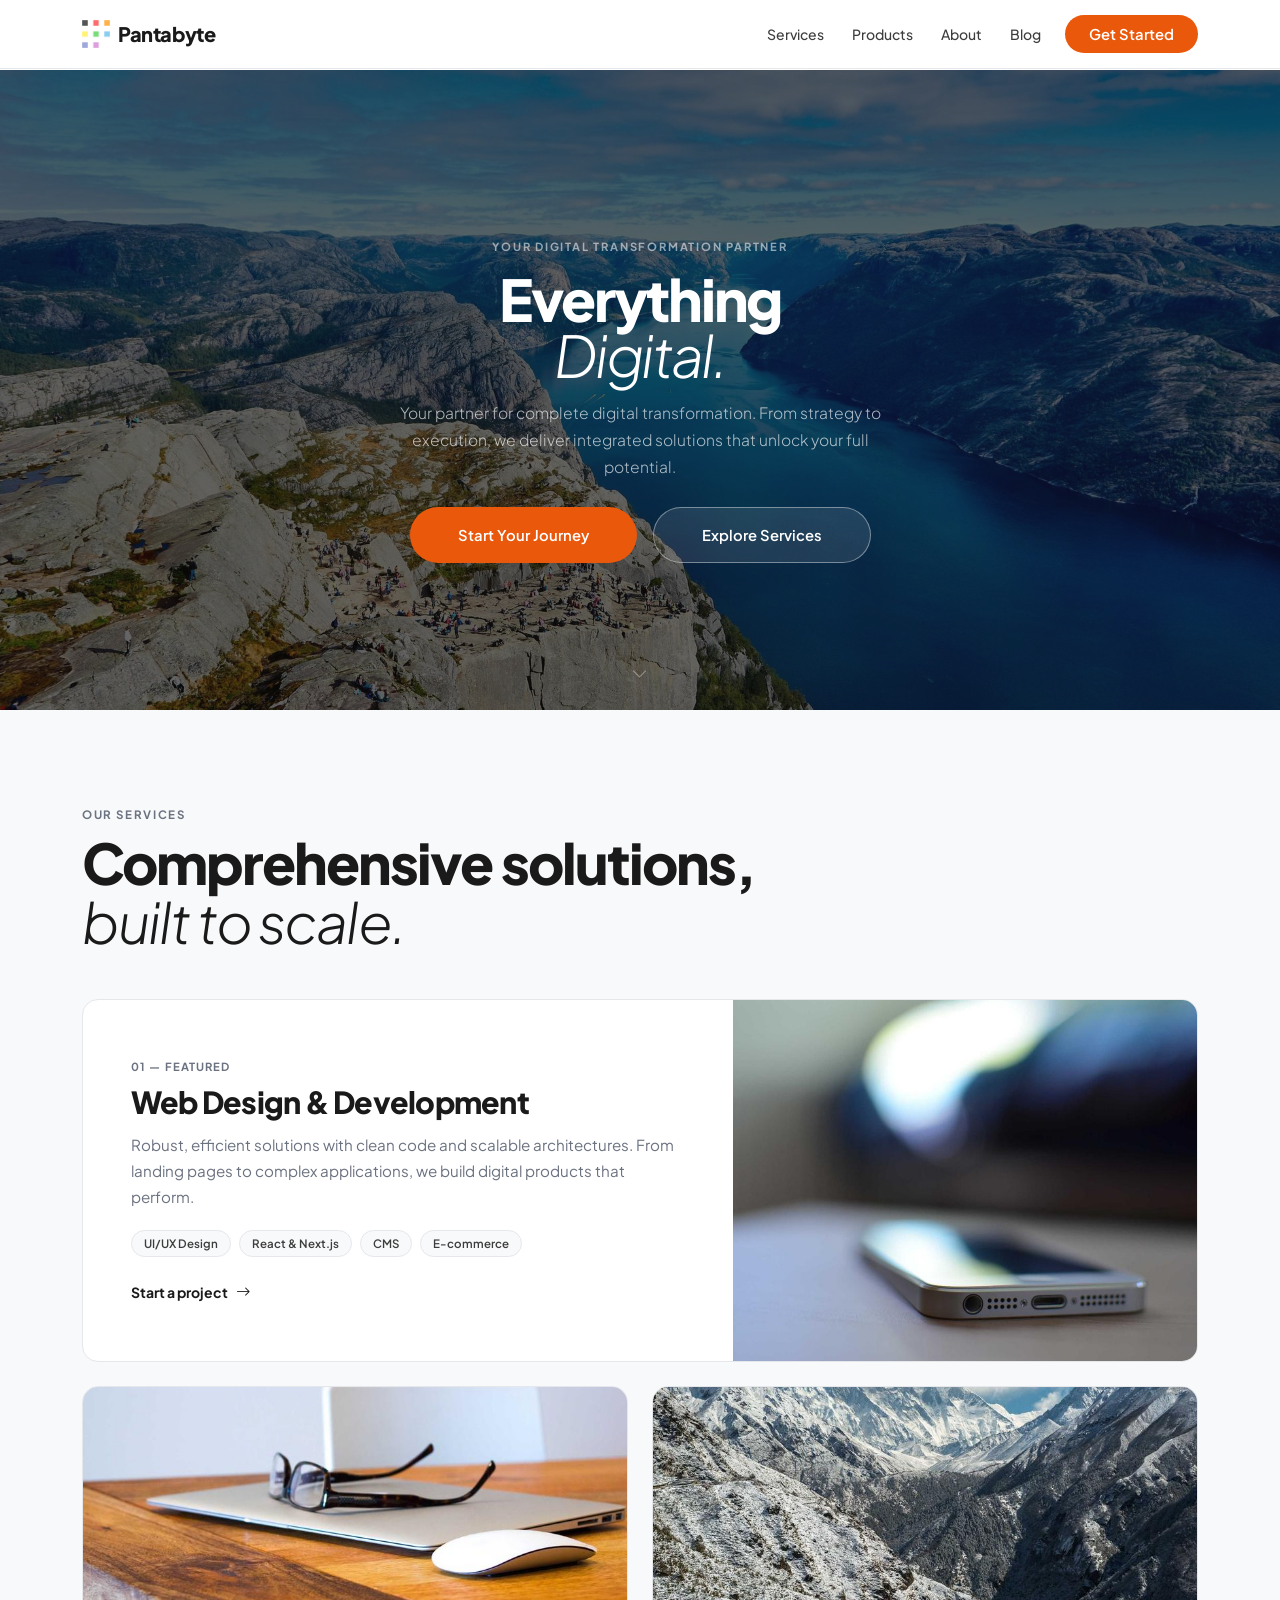
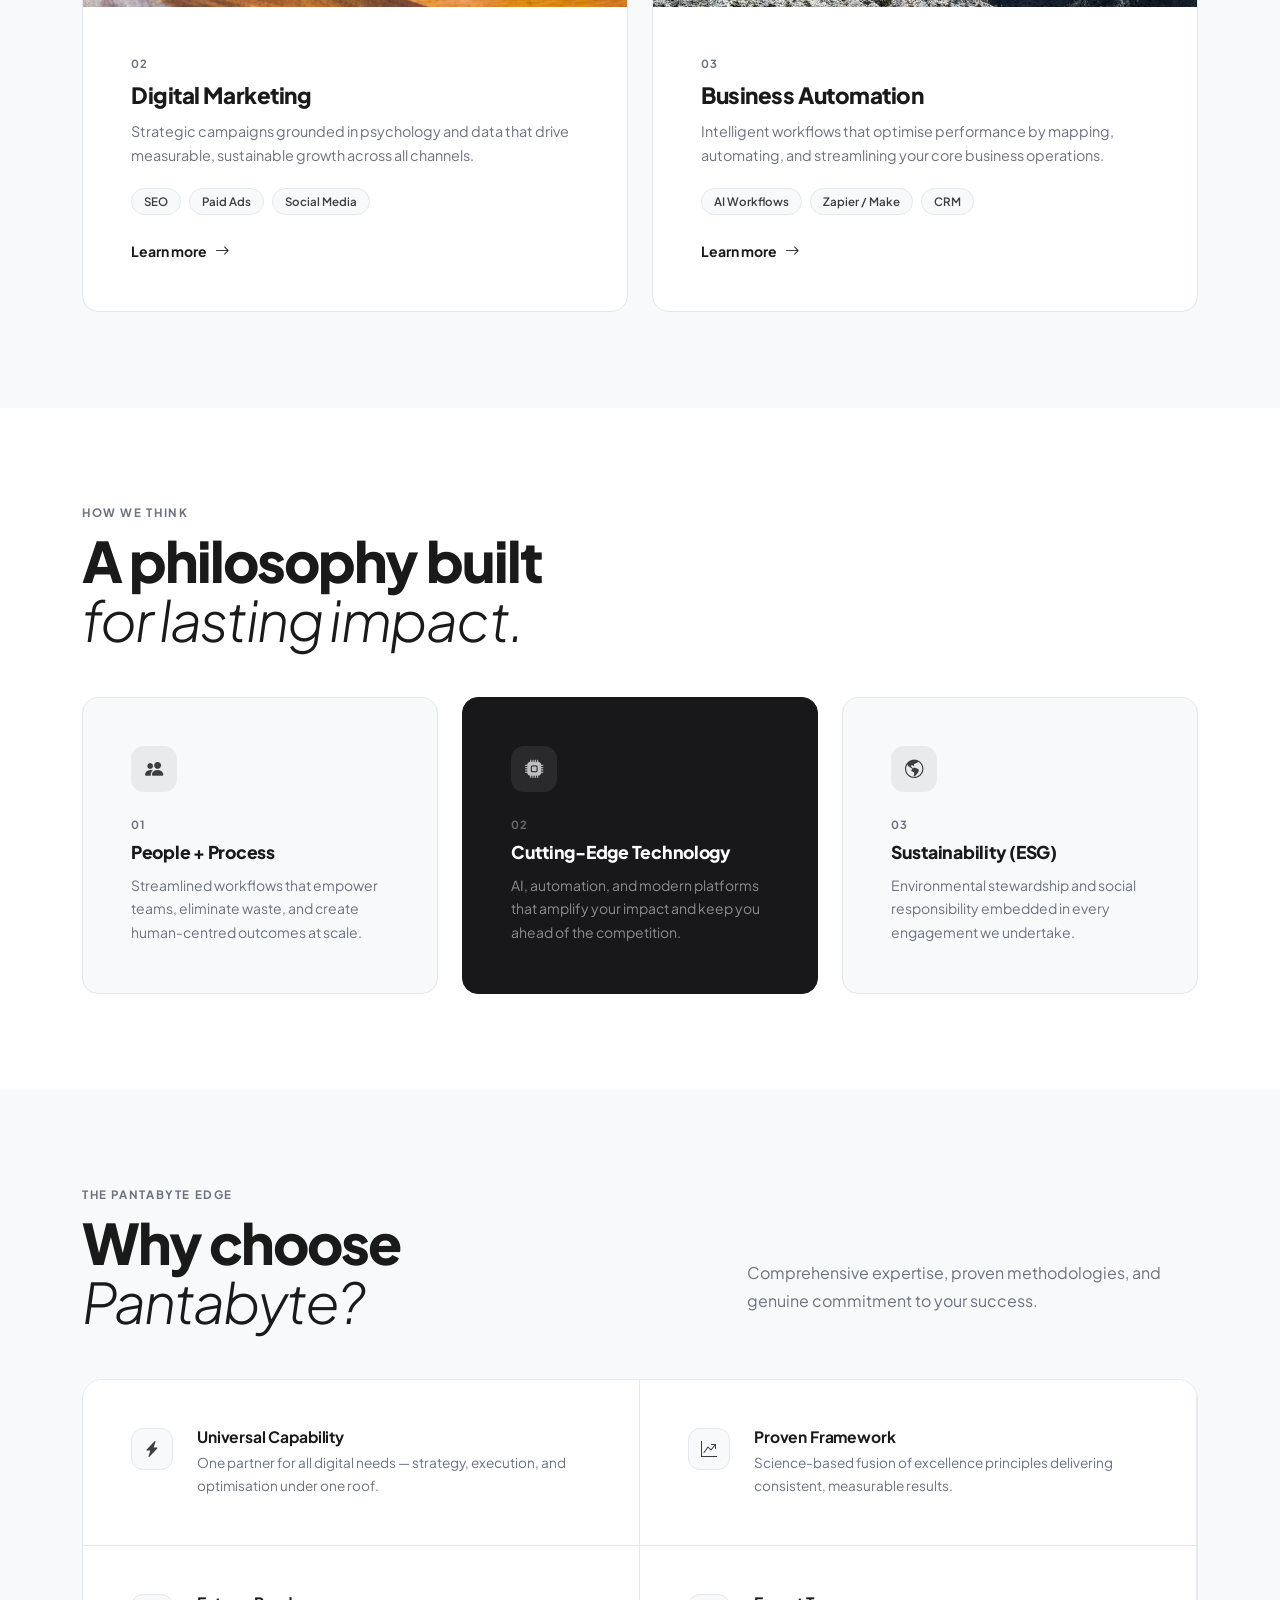
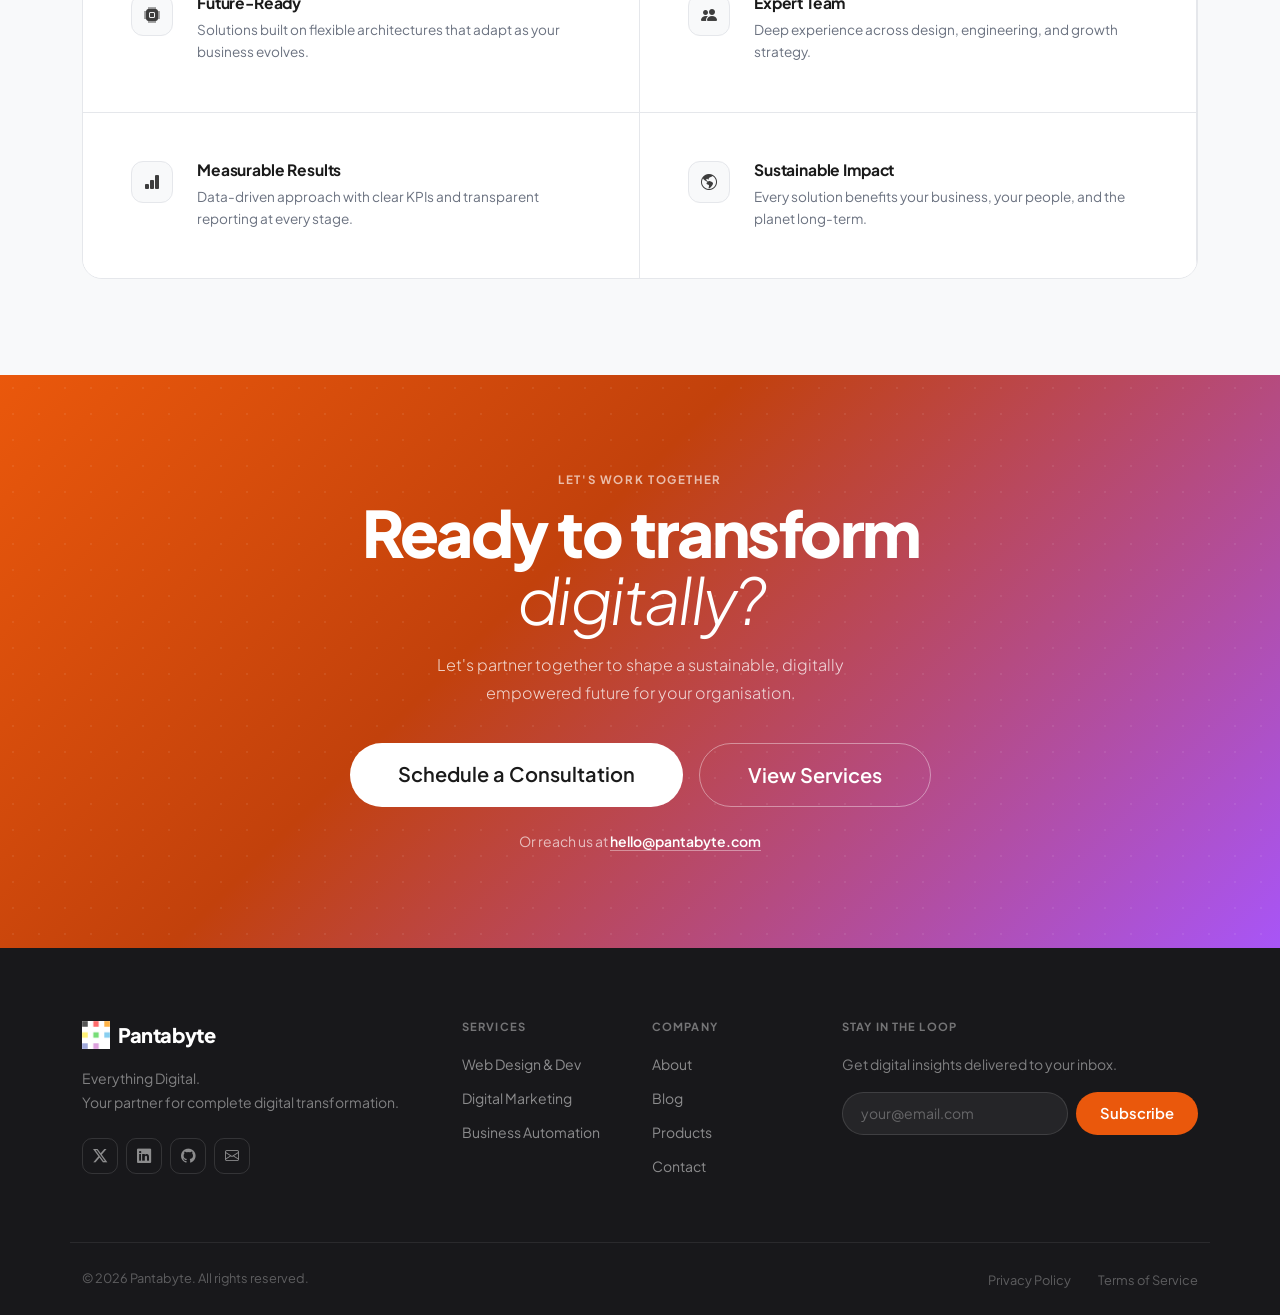
==== commit b83b16c9: "add animations" ====
--- a/index.html
+++ b/index.html
@@ -21,11 +21,10 @@
       href="https://fonts.googleapis.com/css2?family=Plus+Jakarta+Sans:ital,wght@0,300;0,400;0,500;0,600;0,700;0,800;1,300;1,400&display=swap"
       rel="stylesheet"
     />
-
     <link rel="stylesheet" href="style.css" />
   </head>
   <body>
-    <!-- NAVBAR -->
+    <!-- Navbar -->
     <nav class="pb-nav navbar navbar-expand-lg">
       <div class="container-xl">
         <a
@@ -63,7 +62,6 @@
             <li class="nav-item">
               <a class="nav-link pb-nav-link" href="blog.html">Blog</a>
             </li>
-
             <li class="nav-item ms-lg-2 mt-2 mt-lg-0">
               <a
                 href="contact.html"
@@ -76,32 +74,24 @@
       </div>
     </nav>
 
-    <!-- HERO -->
+    <!-- Hero -->
     <div class="pb-hero-wrap" style="padding-top: 70px">
       <section class="pb-hero d-flex align-items-center">
         <div class="pb-hero-overlay"></div>
-
-        <div class="pb-scroll-hint">
-          <i class="bi bi-chevron-down"></i>
-        </div>
-
+        <div class="pb-scroll-hint"><i class="bi bi-chevron-down"></i></div>
         <div class="container-xl position-relative" style="z-index: 2">
           <div class="row justify-content-center text-center">
             <div class="col-lg-8 col-xl-7">
               <p class="pb-eyebrow">Your Digital Transformation Partner</p>
-
-              <h1 class="pb-hero-h1">
-                Everything<br />
-                <em>Digital.</em>
-              </h1>
-
+              <h1 class="pb-hero-h1">Everything<br /><em>Digital.</em></h1>
               <p class="pb-hero-desc">
                 Your partner for complete digital transformation. From strategy
                 to execution, we deliver integrated solutions that unlock your
                 full potential.
               </p>
-
-              <div class="d-flex flex-wrap gap-3 justify-content-center mb-4">
+              <div
+                class="pb-hero-btns d-flex flex-wrap gap-3 justify-content-center mb-4"
+              >
                 <button
                   onclick="
                     document
@@ -123,36 +113,27 @@
                   Explore Services
                 </button>
               </div>
-
-              <!-- <div class="pb-trust-bar d-inline-flex align-items-center gap-3">
-                <span><i class="bi bi-laptop me-1"></i> Web Design</span>
-                <span class="pb-trust-sep">·</span>
-                <span><i class="bi bi-megaphone me-1"></i> Marketing</span>
-                <span class="pb-trust-sep">·</span>
-                <span><i class="bi bi-gear-fill me-1"></i> Automation</span>
-              </div> -->
             </div>
           </div>
         </div>
       </section>
     </div>
 
-    <!-- SERVICES -->
+    <!-- Services -->
     <section id="services" class="pb-section pb-section-gray">
       <div class="container-xl">
-        <div class="mb-5">
+        <div class="mb-5 reveal">
           <p class="pb-label">Our Services</p>
           <h2 class="pb-h2">
             Comprehensive solutions,<br /><em>built to scale.</em>
           </h2>
         </div>
 
-        <!-- Featured card -->
-        <div class="pb-card-feat rounded-4 overflow-hidden row g-0 mb-4">
+        <div class="pb-card-feat rounded-4 overflow-hidden row g-0 mb-4 reveal">
           <div class="col-lg-5 order-lg-2">
             <div class="pb-feat-img">
               <img
-                src="/assets/images/WebDesign.jpg"
+                src="assets/images/WebDesign.jpg"
                 alt="Web Design & Development"
                 class="w-100 h-100 object-fit-cover"
               />
@@ -175,7 +156,7 @@
               <span class="pb-chip">E-commerce</span>
             </div>
             <a
-              href="#contact"
+              href="contact.html"
               class="pb-card-link d-inline-flex align-items-center gap-2"
             >
               Start a project <i class="bi bi-arrow-right"></i>
@@ -183,13 +164,12 @@
           </div>
         </div>
 
-        <!-- Two cards -->
         <div class="row g-4">
-          <div class="col-md-6">
+          <div class="col-md-6 reveal reveal-d1">
             <div class="pb-card rounded-4 overflow-hidden h-100">
               <div class="pb-card-img">
                 <img
-                  src="/assets/images/DigitalMarketing.jpg"
+                  src="assets/images/DigitalMarketing.jpg"
                   alt="Digital Marketing"
                   class="w-100 h-100 object-fit-cover"
                 />
@@ -207,7 +187,7 @@
                   <span class="pb-chip">Social Media</span>
                 </div>
                 <a
-                  href="#contact"
+                  href="contact.html"
                   class="pb-card-link d-inline-flex align-items-center gap-2"
                 >
                   Learn more <i class="bi bi-arrow-right"></i>
@@ -216,11 +196,11 @@
             </div>
           </div>
 
-          <div class="col-md-6">
+          <div class="col-md-6 reveal reveal-d2">
             <div class="pb-card rounded-4 overflow-hidden h-100">
               <div class="pb-card-img">
                 <img
-                  src="/assets/images/BusinessAutomation.jpg"
+                  src="assets/images/BusinessAutomation.jpg"
                   alt="Business Automation"
                   class="w-100 h-100 object-fit-cover"
                 />
@@ -238,7 +218,7 @@
                   <span class="pb-chip">CRM</span>
                 </div>
                 <a
-                  href="#contact"
+                  href="contact.html"
                   class="pb-card-link d-inline-flex align-items-center gap-2"
                 >
                   Learn more <i class="bi bi-arrow-right"></i>
@@ -250,9 +230,10 @@
       </div>
     </section>
 
+    <!-- Philosophy -->
     <section id="philosophy" class="pb-section pb-section-white">
       <div class="container-xl">
-        <div class="mb-5">
+        <div class="mb-5 reveal">
           <p class="pb-label">How We Think</p>
           <h2 class="pb-h2">
             A philosophy built<br /><em>for lasting impact.</em>
@@ -260,7 +241,7 @@
         </div>
 
         <div class="row g-4">
-          <div class="col-lg-4">
+          <div class="col-lg-4 reveal reveal-d1">
             <div class="pb-pillar pb-pillar-light h-100 p-4 p-lg-5 rounded-4">
               <div class="pb-pill-icon mb-4">
                 <i class="bi bi-people-fill"></i>
@@ -273,8 +254,7 @@
               </p>
             </div>
           </div>
-
-          <div class="col-lg-4">
+          <div class="col-lg-4 reveal reveal-d2">
             <div class="pb-pillar pb-pillar-dark h-100 p-4 p-lg-5 rounded-4">
               <div class="pb-pill-icon pb-pill-icon-dark mb-4">
                 <i class="bi bi-cpu-fill"></i>
@@ -287,8 +267,7 @@
               </p>
             </div>
           </div>
-
-          <div class="col-lg-4">
+          <div class="col-lg-4 reveal reveal-d3">
             <div class="pb-pillar pb-pillar-light h-100 p-4 p-lg-5 rounded-4">
               <div class="pb-pill-icon mb-4">
                 <i class="bi bi-globe-americas"></i>
@@ -305,9 +284,10 @@
       </div>
     </section>
 
+    <!-- Why choose -->
     <section id="why" class="pb-section pb-section-gray">
       <div class="container-xl">
-        <div class="row mb-5 align-items-end">
+        <div class="row mb-5 align-items-end reveal">
           <div class="col-lg-5">
             <p class="pb-label">The Pantabyte Edge</p>
             <h2 class="pb-h2">Why choose<br /><em>Pantabyte?</em></h2>
@@ -320,7 +300,7 @@
           </div>
         </div>
 
-        <div class="pb-why-grid row g-0">
+        <div class="pb-why-grid row g-0 reveal">
           <div class="col-md-6">
             <div class="pb-why-cell p-4 p-lg-5 d-flex gap-4">
               <div class="pb-wi flex-shrink-0">
@@ -335,7 +315,6 @@
               </div>
             </div>
           </div>
-
           <div class="col-md-6">
             <div class="pb-why-cell p-4 p-lg-5 d-flex gap-4">
               <div class="pb-wi flex-shrink-0">
@@ -350,7 +329,6 @@
               </div>
             </div>
           </div>
-
           <div class="col-md-6">
             <div class="pb-why-cell p-4 p-lg-5 d-flex gap-4">
               <div class="pb-wi flex-shrink-0">
@@ -365,7 +343,6 @@
               </div>
             </div>
           </div>
-
           <div class="col-md-6">
             <div class="pb-why-cell p-4 p-lg-5 d-flex gap-4">
               <div class="pb-wi flex-shrink-0">
@@ -380,7 +357,6 @@
               </div>
             </div>
           </div>
-
           <div class="col-md-6">
             <div class="pb-why-cell pb-why-cell-nb p-4 p-lg-5 d-flex gap-4">
               <div class="pb-wi flex-shrink-0">
@@ -395,7 +371,6 @@
               </div>
             </div>
           </div>
-
           <div class="col-md-6">
             <div class="pb-why-cell pb-why-cell-nb p-4 p-lg-5 d-flex gap-4">
               <div class="pb-wi flex-shrink-0">
@@ -414,11 +389,12 @@
       </div>
     </section>
 
+    <!-- CTA -->
     <section id="contact" class="pb-cta-section">
       <div class="pb-cta-dots"></div>
       <div class="container-xl position-relative" style="z-index: 1">
         <div class="row justify-content-center text-center py-7">
-          <div class="col-lg-7">
+          <div class="col-lg-7 reveal">
             <p class="pb-label pb-label-light">Let's Work Together</p>
             <h2 class="pb-cta-h">
               Ready to transform<br /><em>digitally?</em>
@@ -427,23 +403,22 @@
               Let's partner together to shape a sustainable, digitally empowered
               future for your organisation.
             </p>
-
             <div
               class="d-flex flex-column flex-sm-row gap-3 justify-content-center mb-4"
             >
-              <button
-                onclick=""
+              <a
+                href="contact.html"
                 class="btn pb-btn-white btn-lg rounded-pill px-5 py-3 fw-semibold"
               >
                 Schedule a Consultation
-              </button>
-              <button
+              </a>
+              <a
+                href="services.html"
                 class="btn pb-btn-ghost-w btn-lg rounded-pill px-5 py-3 fw-semibold"
               >
-                View Case Studies
-              </button>
-            </div>
-
+                View Services
+              </a>
+            </div>
             <p class="pb-cta-email">
               Or reach us at
               <a href="mailto:hello@pantabyte.com">hello@pantabyte.com</a>
@@ -453,6 +428,7 @@
       </div>
     </section>
 
+    <!-- Footer -->
     <footer class="pb-footer">
       <div class="container-xl">
         <div class="row gy-5 pb-5 pb-footer-border">
@@ -461,7 +437,7 @@
               <img
                 src="assets/images/Logo.png"
                 alt="Pantabyte"
-                style="height: 36px"
+                style="height: 28px"
               />
               <span class="pb-nav-brand" style="color: #fff">Pantabyte</span>
             </div>
@@ -478,7 +454,6 @@
               ></a>
             </div>
           </div>
-
           <div class="col-6 col-lg-2">
             <h6 class="pb-footer-head">Services</h6>
             <ul class="list-unstyled pb-flinks">
@@ -487,7 +462,6 @@
               <li><a href="services.html">Business Automation</a></li>
             </ul>
           </div>
-
           <div class="col-6 col-lg-2">
             <h6 class="pb-footer-head">Company</h6>
             <ul class="list-unstyled pb-flinks">
@@ -497,7 +471,6 @@
               <li><a href="contact.html">Contact</a></li>
             </ul>
           </div>
-
           <div class="col-lg-4">
             <h6 class="pb-footer-head">Stay in the loop</h6>
             <p class="pb-footer-muted small mb-3">
@@ -517,7 +490,6 @@
             </div>
           </div>
         </div>
-
         <div
           class="d-flex flex-column flex-md-row justify-content-between align-items-center py-4"
         >
--- a/style.css
+++ b/style.css
@@ -20,9 +20,9 @@
 *::after {
   box-sizing: border-box;
 }
-html {
+/* html {
   scroll-behavior: smooth;
-}
+} */
 body {
   font-family: var(--font);
   color: var(--ink);
@@ -52,7 +52,7 @@
   padding: 14px 0;
 }
 .pb-nav-logo {
-  height: 34px;
+  height: 28px;
 }
 .pb-nav-brand {
   font-family: var(--font);
@@ -89,7 +89,6 @@
   background: var(--orange-lt);
   color: var(--white);
 }
-
 .pb-btn-ghost {
   background: rgba(255, 255, 255, 0.1);
   border: 1.5px solid rgba(255, 255, 255, 0.4);
@@ -103,7 +102,6 @@
   border-color: rgba(255, 255, 255, 0.7);
   color: var(--white);
 }
-
 .pb-btn-white {
   background: var(--white);
   border: none;
@@ -114,7 +112,6 @@
   background: #f1f3f4;
   color: var(--ink);
 }
-
 .pb-btn-ghost-w {
   background: transparent;
   border: 1.5px solid rgba(255, 255, 255, 0.4);
@@ -126,7 +123,6 @@
   border-color: rgba(255, 255, 255, 0.7);
   color: var(--white);
 }
-
 .pb-btn-outline {
   background: transparent;
   border: 1.5px solid var(--border);
@@ -1434,3 +1430,70 @@
     padding: 32px 0 0;
   }
 }
+
+/* Animations */
+
+@keyframes fadeUp {
+  from {
+    opacity: 0;
+    transform: translateY(30px);
+  }
+  to {
+    opacity: 1;
+    transform: translateY(0);
+  }
+}
+
+.pb-eyebrow {
+  animation: fadeUp 0.6s ease both 0.1s;
+}
+.pb-hero-h1 {
+  animation: fadeUp 0.6s ease both 0.25s;
+}
+.pb-hero-desc {
+  animation: fadeUp 0.6s ease both 0.4s;
+}
+.pb-hero-btns {
+  animation: fadeUp 0.6s ease both 0.55s;
+}
+
+.pb-page-header {
+  animation: fadeUp 0.8s ease both 0.1s;
+}
+.pb-products-header {
+  animation: fadeUp 0.8s ease both 0.1s;
+}
+.pb-legal-header {
+  animation: fadeUp 0.8s ease both 0.1s;
+}
+.pb-post-header {
+  animation: fadeUp 0.8s ease both 0.1s;
+}
+.pb-about-simple {
+  animation: fadeUp 0.8s ease both 0.1s;
+}
+.pb-contact-box {
+  animation: fadeUp 0.8s ease both 0.2s;
+}
+
+/* Scroll reveal */
+.reveal {
+  opacity: 0;
+  transform: translateY(24px);
+  transition:
+    opacity 0.8s ease,
+    transform 0.8s ease;
+}
+.reveal.in-view {
+  opacity: 1;
+  transform: none;
+}
+.reveal-d1 {
+  transition-delay: 0.15s;
+}
+.reveal-d2 {
+  transition-delay: 0.3s;
+}
+.reveal-d3 {
+  transition-delay: 0.45s;
+}
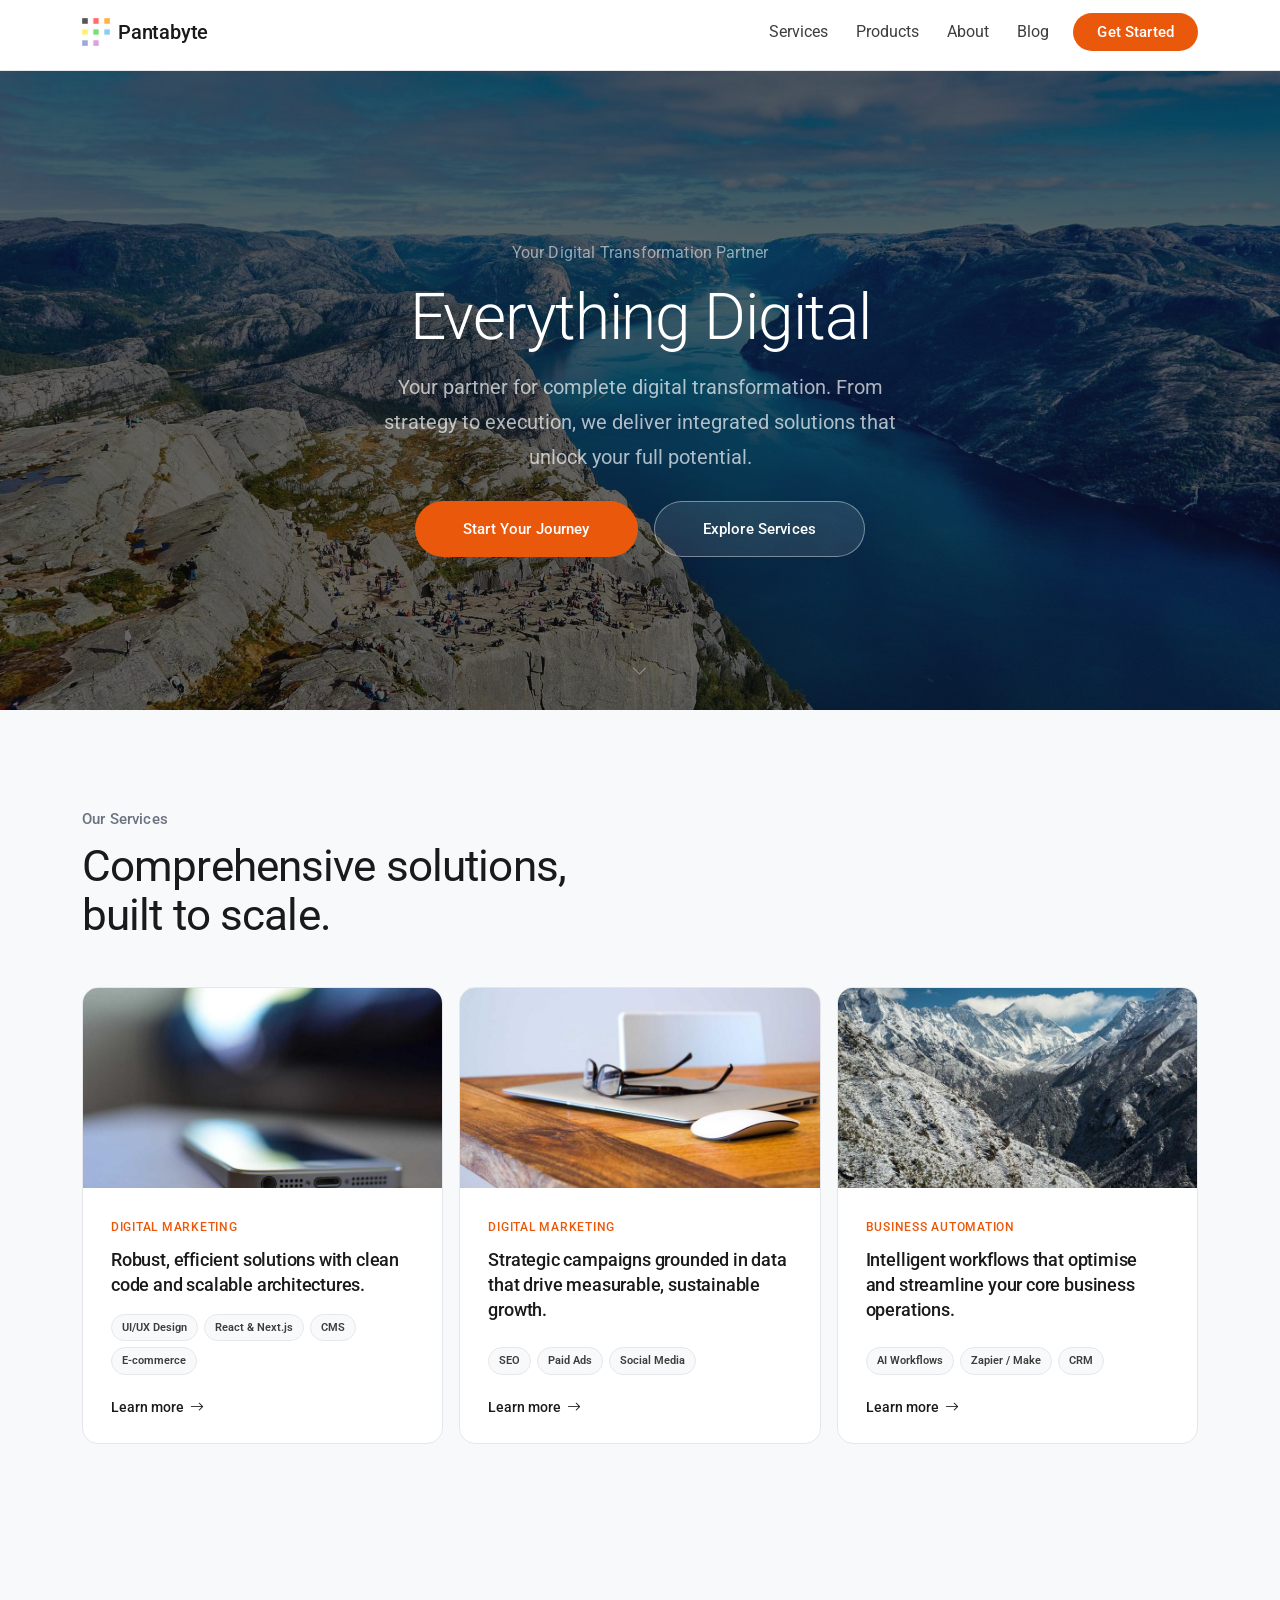
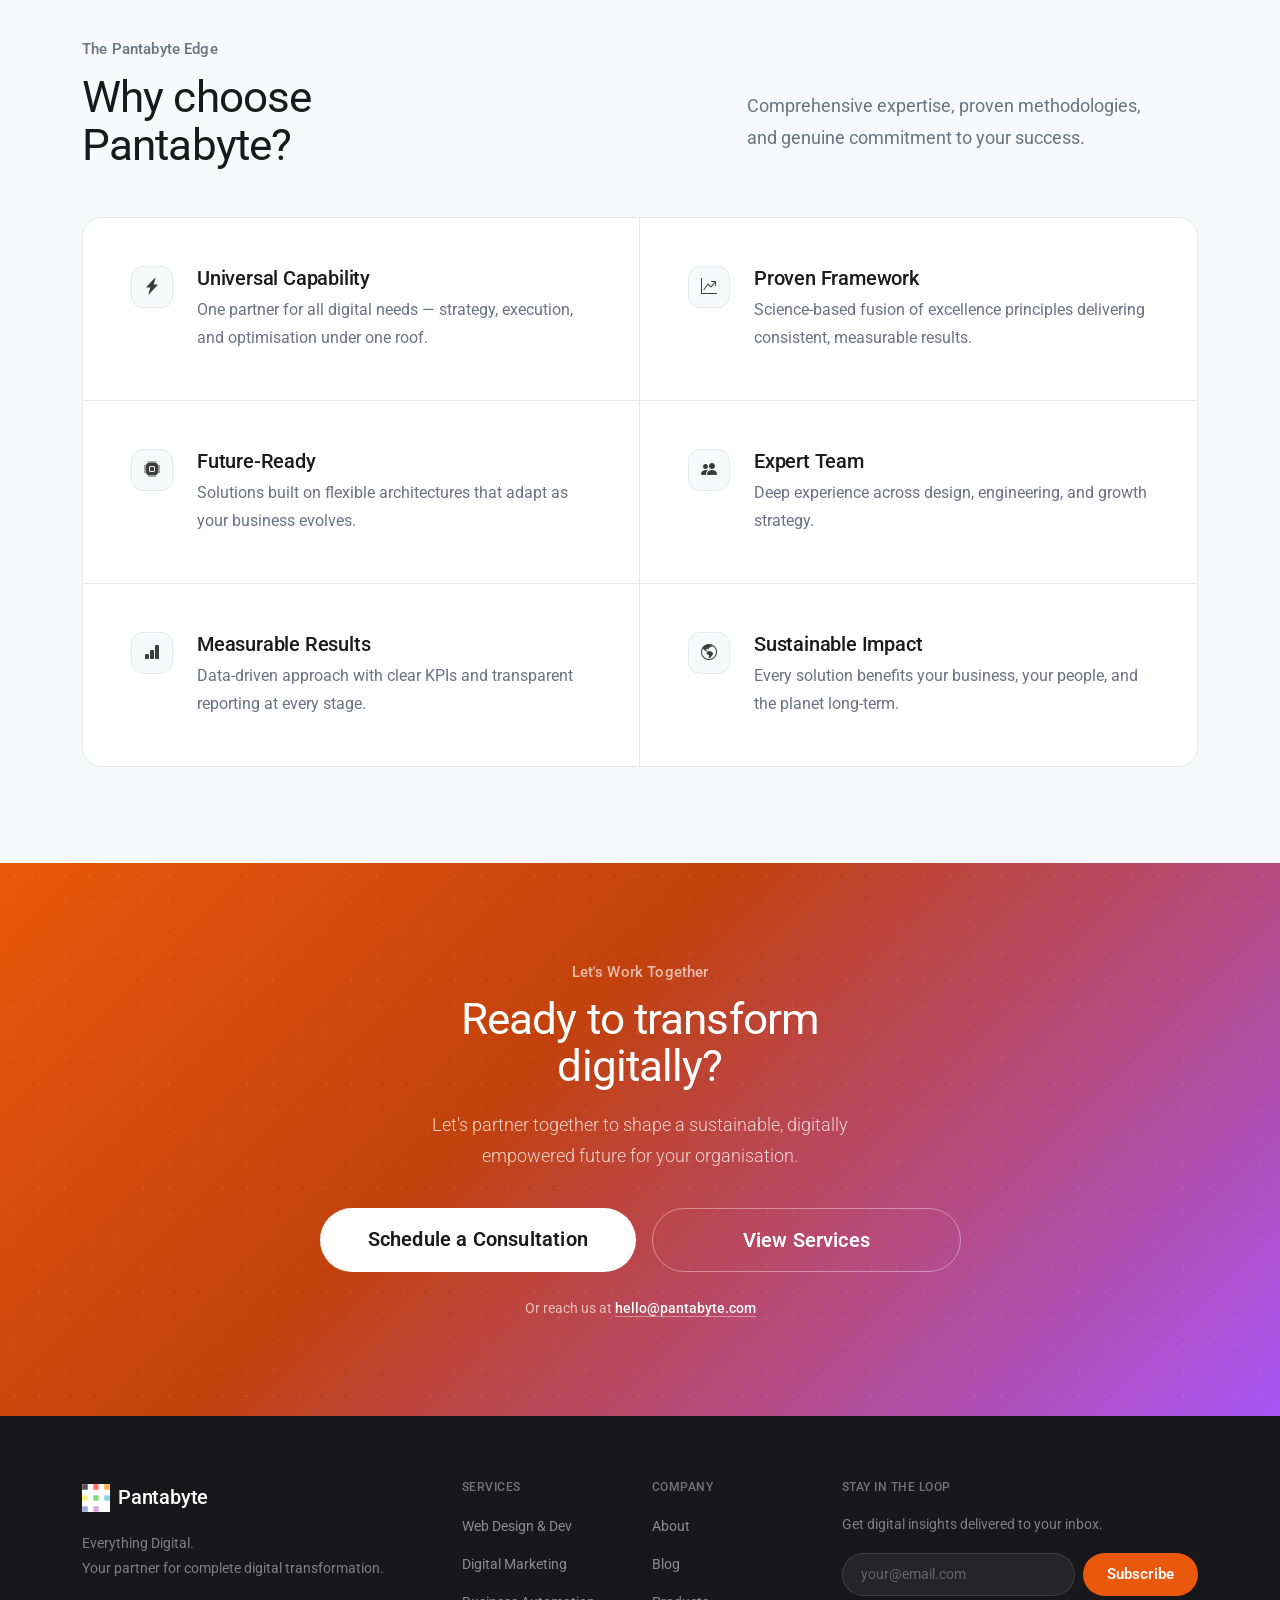
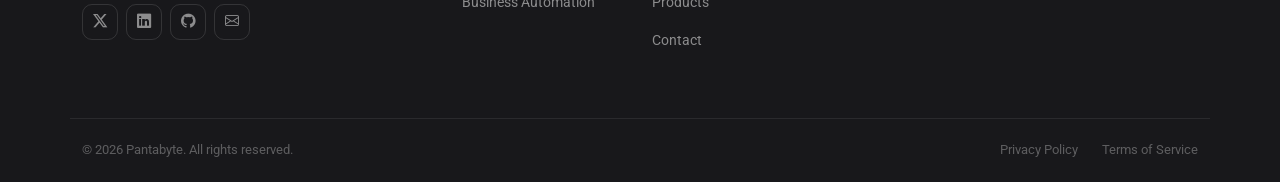
==== commit 3955346a: "add google fonts" ====
--- a/index.html
+++ b/index.html
@@ -24,7 +24,6 @@
     <link rel="stylesheet" href="style.css" />
   </head>
   <body>
-    <!-- Navbar -->
     <nav class="pb-nav navbar navbar-expand-lg">
       <div class="container-xl">
         <a
@@ -74,7 +73,6 @@
       </div>
     </nav>
 
-    <!-- Hero -->
     <div class="pb-hero-wrap" style="padding-top: 70px">
       <section class="pb-hero d-flex align-items-center">
         <div class="pb-hero-overlay"></div>
@@ -83,7 +81,10 @@
           <div class="row justify-content-center text-center">
             <div class="col-lg-8 col-xl-7">
               <p class="pb-eyebrow">Your Digital Transformation Partner</p>
-              <h1 class="pb-hero-h1">Everything<br /><em>Digital.</em></h1>
+              <h1 class="pb-hero-h1">
+                Everything
+                <span class="highlight">Digital</span>
+              </h1>
               <p class="pb-hero-desc">
                 Your partner for complete digital transformation. From strategy
                 to execution, we deliver integrated solutions that unlock your
@@ -119,7 +120,6 @@
       </section>
     </div>
 
-    <!-- Services -->
     <section id="services" class="pb-section pb-section-gray">
       <div class="container-xl">
         <div class="mb-5 reveal">
@@ -129,109 +129,113 @@
           </h2>
         </div>
 
-        <div class="pb-card-feat rounded-4 overflow-hidden row g-0 mb-4 reveal">
-          <div class="col-lg-5 order-lg-2">
-            <div class="pb-feat-img">
+        <!-- cards grid -->
+        <div class="pb-featured-cards-grid reveal">
+          <!-- Card 1 -->
+          <!-- <a href="contact.html" class="pb-gcard pb-gcard-featured">
+            <div class="pb-gcard-img">
               <img
                 src="assets/images/WebDesign.jpg"
                 alt="Web Design & Development"
-                class="w-100 h-100 object-fit-cover"
               />
             </div>
-          </div>
-          <div
-            class="col-lg-7 order-lg-1 p-4 p-lg-5 d-flex flex-column justify-content-center"
-          >
-            <span class="pb-card-num">01 — Featured</span>
-            <h3 class="pb-card-h">Web Design &amp; Development</h3>
-            <p class="pb-card-p">
-              Robust, efficient solutions with clean code and scalable
-              architectures. From landing pages to complex applications, we
-              build digital products that perform.
-            </p>
-            <div class="d-flex flex-wrap gap-2 mb-4">
-              <span class="pb-chip">UI/UX Design</span>
-              <span class="pb-chip">React &amp; Next.js</span>
-              <span class="pb-chip">CMS</span>
-              <span class="pb-chip">E-commerce</span>
-            </div>
-            <a
-              href="contact.html"
-              class="pb-card-link d-inline-flex align-items-center gap-2"
-            >
-              Start a project <i class="bi bi-arrow-right"></i>
-            </a>
-          </div>
-        </div>
-
-        <div class="row g-4">
-          <div class="col-md-6 reveal reveal-d1">
-            <div class="pb-card rounded-4 overflow-hidden h-100">
-              <div class="pb-card-img">
-                <img
-                  src="assets/images/DigitalMarketing.jpg"
-                  alt="Digital Marketing"
-                  class="w-100 h-100 object-fit-cover"
-                />
-              </div>
-              <div class="p-4 p-lg-5">
-                <span class="pb-card-num">02</span>
-                <h3 class="pb-card-h-sm">Digital Marketing</h3>
-                <p class="pb-card-p-sm">
-                  Strategic campaigns grounded in psychology and data that drive
-                  measurable, sustainable growth across all channels.
-                </p>
-                <div class="d-flex flex-wrap gap-2 mb-4">
-                  <span class="pb-chip">SEO</span>
-                  <span class="pb-chip">Paid Ads</span>
-                  <span class="pb-chip">Social Media</span>
-                </div>
-                <a
-                  href="contact.html"
-                  class="pb-card-link d-inline-flex align-items-center gap-2"
-                >
-                  Learn more <i class="bi bi-arrow-right"></i>
-                </a>
-              </div>
-            </div>
-          </div>
-
-          <div class="col-md-6 reveal reveal-d2">
-            <div class="pb-card rounded-4 overflow-hidden h-100">
-              <div class="pb-card-img">
-                <img
-                  src="assets/images/BusinessAutomation.jpg"
-                  alt="Business Automation"
-                  class="w-100 h-100 object-fit-cover"
-                />
-              </div>
-              <div class="p-4 p-lg-5">
-                <span class="pb-card-num">03</span>
-                <h3 class="pb-card-h-sm">Business Automation</h3>
-                <p class="pb-card-p-sm">
-                  Intelligent workflows that optimise performance by mapping,
-                  automating, and streamlining your core business operations.
-                </p>
-                <div class="d-flex flex-wrap gap-2 mb-4">
-                  <span class="pb-chip">AI Workflows</span>
-                  <span class="pb-chip">Zapier / Make</span>
-                  <span class="pb-chip">CRM</span>
-                </div>
-                <a
-                  href="contact.html"
-                  class="pb-card-link d-inline-flex align-items-center gap-2"
-                >
-                  Learn more <i class="bi bi-arrow-right"></i>
-                </a>
-              </div>
-            </div>
-          </div>
+            <div class="pb-gcard-body">
+              <span class="pb-gcard-cat">Web Design &amp; Development</span>
+              <h3 class="pb-gcard-title">
+                Robust, efficient solutions with clean code and scalable
+                architectures.
+              </h3>
+              <div class="pb-gcard-tags">
+                <span class="pb-gcard-tag">UI/UX Design</span>
+                <span class="pb-gcard-tag">React &amp; Next.js</span>
+                <span class="pb-gcard-tag">CMS</span>
+                <span class="pb-gcard-tag">E-commerce</span>
+              </div>
+              <span class="pb-gcard-link"
+                >Learn more <i class="bi bi-arrow-right"></i
+              ></span>
+            </div>
+          </a> -->
+
+          <!-- Card 2 -->
+          <a href="contact.html" class="pb-gcard">
+            <div class="pb-gcard-img">
+              <img
+                src="assets/images/WebDesign.jpg"
+                alt="Web Design & Development"
+              />
+            </div>
+            <div class="pb-gcard-body">
+              <span class="pb-gcard-cat">Digital Marketing</span>
+              <h3 class="pb-gcard-title">
+                Robust, efficient solutions with clean code and scalable
+                architectures.
+              </h3>
+              <div class="pb-gcard-tags">
+                <span class="pb-gcard-tag">UI/UX Design</span>
+                <span class="pb-gcard-tag">React &amp; Next.js</span>
+                <span class="pb-gcard-tag">CMS</span>
+                <span class="pb-gcard-tag">E-commerce</span>
+              </div>
+              <span class="pb-gcard-link"
+                >Learn more <i class="bi bi-arrow-right"></i
+              ></span>
+            </div>
+          </a>
+
+          <a href="contact.html" class="pb-gcard">
+            <div class="pb-gcard-img">
+              <img
+                src="assets/images/DigitalMarketing.jpg"
+                alt="Digital Marketing"
+              />
+            </div>
+            <div class="pb-gcard-body">
+              <span class="pb-gcard-cat">Digital Marketing</span>
+              <h3 class="pb-gcard-title">
+                Strategic campaigns grounded in data that drive measurable,
+                sustainable growth.
+              </h3>
+              <div class="pb-gcard-tags">
+                <span class="pb-gcard-tag">SEO</span>
+                <span class="pb-gcard-tag">Paid Ads</span>
+                <span class="pb-gcard-tag">Social Media</span>
+              </div>
+              <span class="pb-gcard-link"
+                >Learn more <i class="bi bi-arrow-right"></i
+              ></span>
+            </div>
+          </a>
+
+          <!-- Card 3 -->
+          <a href="contact.html" class="pb-gcard">
+            <div class="pb-gcard-img">
+              <img
+                src="assets/images/BusinessAutomation.jpg"
+                alt="Business Automation"
+              />
+            </div>
+            <div class="pb-gcard-body">
+              <span class="pb-gcard-cat">Business Automation</span>
+              <h3 class="pb-gcard-title">
+                Intelligent workflows that optimise and streamline your core
+                business operations.
+              </h3>
+              <div class="pb-gcard-tags">
+                <span class="pb-gcard-tag">AI Workflows</span>
+                <span class="pb-gcard-tag">Zapier / Make</span>
+                <span class="pb-gcard-tag">CRM</span>
+              </div>
+              <span class="pb-gcard-link"
+                >Learn more <i class="bi bi-arrow-right"></i
+              ></span>
+            </div>
+          </a>
         </div>
       </div>
     </section>
 
-    <!-- Philosophy -->
-    <section id="philosophy" class="pb-section pb-section-white">
+    <!-- <section id="philosophy" class="pb-section pb-section-white">
       <div class="container-xl">
         <div class="mb-5 reveal">
           <p class="pb-label">How We Think</p>
@@ -282,9 +286,8 @@
           </div>
         </div>
       </div>
-    </section>
-
-    <!-- Why choose -->
+    </section> -->
+
     <section id="why" class="pb-section pb-section-gray">
       <div class="container-xl">
         <div class="row mb-5 align-items-end reveal">
@@ -300,96 +303,82 @@
           </div>
         </div>
 
-        <div class="pb-why-grid row g-0 reveal">
-          <div class="col-md-6">
-            <div class="pb-why-cell p-4 p-lg-5 d-flex gap-4">
-              <div class="pb-wi flex-shrink-0">
-                <i class="bi bi-lightning-charge-fill"></i>
-              </div>
-              <div>
-                <h5 class="pb-wh">Universal Capability</h5>
-                <p class="pb-wp">
-                  One partner for all digital needs — strategy, execution, and
-                  optimisation under one roof.
-                </p>
-              </div>
-            </div>
-          </div>
-          <div class="col-md-6">
-            <div class="pb-why-cell p-4 p-lg-5 d-flex gap-4">
-              <div class="pb-wi flex-shrink-0">
-                <i class="bi bi-graph-up-arrow"></i>
-              </div>
-              <div>
-                <h5 class="pb-wh">Proven Framework</h5>
-                <p class="pb-wp">
-                  Science-based fusion of excellence principles delivering
-                  consistent, measurable results.
-                </p>
-              </div>
-            </div>
-          </div>
-          <div class="col-md-6">
-            <div class="pb-why-cell p-4 p-lg-5 d-flex gap-4">
-              <div class="pb-wi flex-shrink-0">
-                <i class="bi bi-cpu-fill"></i>
-              </div>
-              <div>
-                <h5 class="pb-wh">Future-Ready</h5>
-                <p class="pb-wp">
-                  Solutions built on flexible architectures that adapt as your
-                  business evolves.
-                </p>
-              </div>
-            </div>
-          </div>
-          <div class="col-md-6">
-            <div class="pb-why-cell p-4 p-lg-5 d-flex gap-4">
-              <div class="pb-wi flex-shrink-0">
-                <i class="bi bi-people-fill"></i>
-              </div>
-              <div>
-                <h5 class="pb-wh">Expert Team</h5>
-                <p class="pb-wp">
-                  Deep experience across design, engineering, and growth
-                  strategy.
-                </p>
-              </div>
-            </div>
-          </div>
-          <div class="col-md-6">
-            <div class="pb-why-cell pb-why-cell-nb p-4 p-lg-5 d-flex gap-4">
-              <div class="pb-wi flex-shrink-0">
-                <i class="bi bi-bar-chart-fill"></i>
-              </div>
-              <div>
-                <h5 class="pb-wh">Measurable Results</h5>
-                <p class="pb-wp">
-                  Data-driven approach with clear KPIs and transparent reporting
-                  at every stage.
-                </p>
-              </div>
-            </div>
-          </div>
-          <div class="col-md-6">
-            <div class="pb-why-cell pb-why-cell-nb p-4 p-lg-5 d-flex gap-4">
-              <div class="pb-wi flex-shrink-0">
-                <i class="bi bi-globe-americas"></i>
-              </div>
-              <div>
-                <h5 class="pb-wh">Sustainable Impact</h5>
-                <p class="pb-wp">
-                  Every solution benefits your business, your people, and the
-                  planet long-term.
-                </p>
-              </div>
+        <div class="pb-why-grid reveal">
+          <div class="pb-why-cell d-flex gap-4 p-4 p-lg-5">
+            <div class="pb-wi flex-shrink-0">
+              <i class="bi bi-lightning-charge-fill"></i>
+            </div>
+            <div>
+              <h5 class="pb-wh">Universal Capability</h5>
+              <p class="pb-wp">
+                One partner for all digital needs — strategy, execution, and
+                optimisation under one roof.
+              </p>
+            </div>
+          </div>
+          <div class="pb-why-cell d-flex gap-4 p-4 p-lg-5">
+            <div class="pb-wi flex-shrink-0">
+              <i class="bi bi-graph-up-arrow"></i>
+            </div>
+            <div>
+              <h5 class="pb-wh">Proven Framework</h5>
+              <p class="pb-wp">
+                Science-based fusion of excellence principles delivering
+                consistent, measurable results.
+              </p>
+            </div>
+          </div>
+          <div class="pb-why-cell d-flex gap-4 p-4 p-lg-5">
+            <div class="pb-wi flex-shrink-0">
+              <i class="bi bi-cpu-fill"></i>
+            </div>
+            <div>
+              <h5 class="pb-wh">Future-Ready</h5>
+              <p class="pb-wp">
+                Solutions built on flexible architectures that adapt as your
+                business evolves.
+              </p>
+            </div>
+          </div>
+          <div class="pb-why-cell d-flex gap-4 p-4 p-lg-5">
+            <div class="pb-wi flex-shrink-0">
+              <i class="bi bi-people-fill"></i>
+            </div>
+            <div>
+              <h5 class="pb-wh">Expert Team</h5>
+              <p class="pb-wp">
+                Deep experience across design, engineering, and growth strategy.
+              </p>
+            </div>
+          </div>
+          <div class="pb-why-cell pb-why-cell-nb d-flex gap-4 p-4 p-lg-5">
+            <div class="pb-wi flex-shrink-0">
+              <i class="bi bi-bar-chart-fill"></i>
+            </div>
+            <div>
+              <h5 class="pb-wh">Measurable Results</h5>
+              <p class="pb-wp">
+                Data-driven approach with clear KPIs and transparent reporting
+                at every stage.
+              </p>
+            </div>
+          </div>
+          <div class="pb-why-cell pb-why-cell-nb d-flex gap-4 p-4 p-lg-5">
+            <div class="pb-wi flex-shrink-0">
+              <i class="bi bi-globe-americas"></i>
+            </div>
+            <div>
+              <h5 class="pb-wh">Sustainable Impact</h5>
+              <p class="pb-wp">
+                Every solution benefits your business, your people, and the
+                planet long-term.
+              </p>
             </div>
           </div>
         </div>
       </div>
     </section>
 
-    <!-- CTA -->
     <section id="contact" class="pb-cta-section">
       <div class="pb-cta-dots"></div>
       <div class="container-xl position-relative" style="z-index: 1">
@@ -414,7 +403,7 @@
               </a>
               <a
                 href="services.html"
-                class="btn pb-btn-ghost-w btn-lg rounded-pill px-5 py-3 fw-semibold"
+                class="btn pb-btn-ghost-h btn-lg rounded-pill px-5 py-3 fw-semibold flex-fill"
               >
                 View Services
               </a>
@@ -428,10 +417,10 @@
       </div>
     </section>
 
-    <!-- Footer -->
+    <!-- footer -->
     <footer class="pb-footer">
       <div class="container-xl">
-        <div class="row gy-5 pb-5 pb-footer-border">
+        <div class="pb-footer-top row gy-5">
           <div class="col-lg-4">
             <div class="d-flex align-items-center gap-2 mb-3">
               <img
@@ -490,17 +479,17 @@
             </div>
           </div>
         </div>
-        <div
-          class="d-flex flex-column flex-md-row justify-content-between align-items-center py-4"
-        >
+
+        <!-- footer bottom bar -->
+        <div class="pb-footer-bottom">
           <p class="mb-0 pb-footer-copy">
             &copy; <span id="year"></span> Pantabyte. All rights reserved.
           </p>
-          <div class="mt-2 mt-md-0">
+          <div class="pb-footer-bottom-links">
             <a href="privacy-policy.html" class="pb-footer-bl"
               >Privacy Policy</a
             >
-            <a href="#" class="pb-footer-bl ms-4">Terms of Service</a>
+            <a href="#" class="pb-footer-bl">Terms of Service</a>
           </div>
         </div>
       </div>
--- a/style.css
+++ b/style.css
@@ -1,5 +1,5 @@
-@import url("https://fonts.googleapis.com/css2?family=Plus+Jakarta+Sans:ital,wght@0,300;0,400;0,500;0,600;0,700;0,800;1,300;1,400&display=swap");
-
+/* @import url("https://fonts.googleapis.com/css2?family=Plus+Jakarta+Sans:ital,wght@0,300;0,400;0,500;0,600;0,700;0,800;1,300;1,400&display=swap"); */
+@import url("https://fonts.googleapis.com/css2?family=Google+Sans:wght@300;400;500;700&family=Roboto:ital,wght@0,300;0,400;0,500;0,700;1,300;1,400&display=swap");
 /* Variables */
 :root {
   --orange: #ea580c;
@@ -11,7 +11,8 @@
   --border: #e5e7eb;
   --surface: #f8f9fa;
   --white: #ffffff;
-  --font: "Plus Jakarta Sans", system-ui, sans-serif;
+  --font: "Roboto", system-ui, sans-serif;
+  --font-display: "Google Sans", "Roboto", system-ui, sans-serif;
 }
 
 /* Base */
@@ -20,15 +21,16 @@
 *::after {
   box-sizing: border-box;
 }
-/* html {
-  scroll-behavior: smooth;
-} */
 body {
   font-family: var(--font);
   color: var(--ink);
   background: var(--white);
   overflow-x: hidden;
   -webkit-font-smoothing: antialiased;
+  font-weight: 400;
+  font-size: 1rem;
+  line-height: 1.75;
+  letter-spacing: 0em;
 }
 .py-7 {
   padding-top: 6rem !important;
@@ -49,22 +51,31 @@
   backdrop-filter: blur(20px);
   -webkit-backdrop-filter: blur(20px);
   border-bottom: 1px solid var(--border);
-  padding: 14px 0;
+  padding-top: 0;
+  padding-bottom: 6px;
+  min-height: 62px;
+}
+.pb-nav .container-xl {
+  min-height: 64px;
+  display: flex;
+  align-items: center;
 }
 .pb-nav-logo {
   height: 28px;
 }
 .pb-nav-brand {
-  font-family: var(--font);
-  font-weight: 800;
+  font-family: var(--font-display);
+  font-weight: 500;
   font-size: 1.25rem;
   color: var(--ink);
-  letter-spacing: -0.02em;
+  letter-spacing: -0.01em;
 }
 .pb-nav-link {
   color: var(--ink-2) !important;
-  font-size: 0.875rem;
-  font-weight: 500;
+  font-family: var(--font);
+  font-size: 1rem;
+  font-weight: 400;
+  letter-spacing: 0em;
   padding: 6px 12px !important;
   border-radius: 100px;
 }
@@ -81,9 +92,12 @@
   background: var(--orange);
   border: none;
   color: var(--white);
-  font-weight: 600;
+  font-family: var(--font-display);
+  font-weight: 500;
   font-size: 0.925rem;
-}
+  letter-spacing: 0.01em;
+}
+
 .pb-btn-primary:hover,
 .pb-btn-primary:focus {
   background: var(--orange-lt);
@@ -93,8 +107,10 @@
   background: rgba(255, 255, 255, 0.1);
   border: 1.5px solid rgba(255, 255, 255, 0.4);
   color: var(--white);
-  font-weight: 600;
+  font-family: var(--font-display);
+  font-weight: 500;
   font-size: 0.925rem;
+  letter-spacing: 0.01em;
   backdrop-filter: blur(8px);
 }
 .pb-btn-ghost:hover {
@@ -106,7 +122,9 @@
   background: var(--white);
   border: none;
   color: var(--ink);
-  font-weight: 700;
+  font-family: var(--font-display);
+  font-weight: 500;
+  letter-spacing: 0.01em;
 }
 .pb-btn-white:hover {
   background: #f1f3f4;
@@ -116,19 +134,36 @@
   background: transparent;
   border: 1.5px solid rgba(255, 255, 255, 0.4);
   color: var(--white);
-  font-weight: 600;
+  font-family: var(--font-display);
+  font-weight: 500;
+  letter-spacing: 0.01em;
 }
 .pb-btn-ghost-w:hover {
   background: rgba(255, 255, 255, 0.1);
   border-color: rgba(255, 255, 255, 0.7);
   color: var(--white);
 }
+.pb-btn-ghost-h {
+  background: transparent;
+  border: 1.5px solid rgba(255, 255, 255, 0.4);
+  color: var(--white);
+  font-family: var(--font-display);
+  font-weight: 500;
+  letter-spacing: 0.01em;
+}
+.pb-btn-ghost-h:hover {
+  background: rgba(255, 255, 255, 0.1);
+  border-color: rgba(255, 255, 255, 0.7);
+  color: var(--white);
+}
 .pb-btn-outline {
   background: transparent;
   border: 1.5px solid var(--border);
   color: var(--ink);
-  font-weight: 600;
+  font-family: var(--font-display);
+  font-weight: 500;
   font-size: 0.925rem;
+  letter-spacing: 0.01em;
 }
 .pb-btn-outline:hover {
   border-color: #bdc1c6;
@@ -168,33 +203,39 @@
 }
 .pb-eyebrow {
   display: inline-block;
-  font-size: 0.7rem;
-  font-weight: 700;
-  letter-spacing: 0.16em;
-  text-transform: uppercase;
+  font-family: var(--font);
+  font-size: 1rem;
+  font-weight: 400;
+  letter-spacing: 0.01em;
+  text-transform: none;
   color: rgba(255, 255, 255, 0.55);
   margin-bottom: 16px;
 }
 .pb-hero-h1 {
-  font-size: clamp(2.2rem, 4.5vw, 4rem);
-  font-weight: 800;
-  line-height: 0.97;
-  letter-spacing: -0.04em;
+  font-family: var(--font-display);
+  font-size: clamp(2.6rem, 5vw, 4rem);
+  font-weight: 300;
+  line-height: 1.08;
+  letter-spacing: -0.02em;
+  -webkit-font-smoothing: antialiased;
+  text-rendering: optimizeLegibility;
   color: var(--white);
   margin-bottom: 18px;
 }
-.pb-hero-h1 em {
-  font-style: italic;
+.pb-hero-h1 .highlight {
+  font-family: var(--font-display);
   font-weight: 300;
+  font-style: normal;
   color: var(--white);
 }
 .pb-hero-desc {
-  font-size: 0.975rem;
+  font-family: var(--font);
+  font-size: 1.25rem;
   color: rgba(255, 255, 255, 0.68);
-  max-width: 500px;
+  max-width: 560px;
   margin: 0 auto 26px;
-  line-height: 1.72;
-  font-weight: 300;
+  line-height: 1.75;
+  font-weight: 400;
 }
 
 /* Sections — shared */
@@ -208,10 +249,11 @@
   background: var(--surface);
 }
 .pb-label {
-  font-size: 0.72rem;
-  font-weight: 700;
-  letter-spacing: 0.14em;
-  text-transform: uppercase;
+  font-family: var(--font);
+  font-size: 0.9375rem;
+  font-weight: 500;
+  letter-spacing: 0.01em;
+  text-transform: none;
   color: var(--muted);
   margin-bottom: 10px;
 }
@@ -219,30 +261,153 @@
   color: rgba(255, 255, 255, 0.65);
 }
 .pb-h2 {
-  font-size: clamp(2.2rem, 4.5vw, 3.5rem);
-  font-weight: 800;
-  letter-spacing: -0.035em;
-  line-height: 1.05;
+  font-family: var(--font-display);
+  font-size: clamp(2rem, 3.5vw, 2.75rem);
+  font-weight: 400;
+  letter-spacing: -0.02em;
+  line-height: 1.1;
   color: var(--ink);
   margin-bottom: 0;
 }
 .pb-h2 em {
-  font-style: italic;
-  font-weight: 300;
+  font-family: var(--font-display);
+  font-style: normal;
+  font-weight: 400;
   color: var(--ink);
 }
 .pb-section-sub {
-  font-size: 1rem;
+  font-family: var(--font);
+  font-size: 1.125rem;
   color: var(--muted);
   line-height: 1.75;
   font-weight: 400;
+  letter-spacing: 0em;
   max-width: 420px;
 }
 
-/* Service cards */
+/* cards grid */
+.pb-featured-cards-grid {
+  display: grid;
+  grid-template-columns: repeat(3, 1fr);
+  gap: 16px;
+}
+.pb-gcard {
+  display: flex;
+  flex-direction: column;
+  background: var(--white);
+  border-radius: 16px;
+  overflow: hidden;
+  text-decoration: none;
+  color: inherit;
+  border: 1px solid var(--border);
+  transition:
+    box-shadow 0.22s ease,
+    transform 0.22s ease;
+}
+.pb-gcard:hover {
+  box-shadow: 0 4px 6px -4px rgba(0, 0, 0, 0.423);
+  transform: translateY(-1px);
+  color: inherit;
+}
+.pb-gcard-featured {
+  grid-column: 1 / -1;
+  flex-direction: row;
+}
+.pb-gcard-img {
+  overflow: hidden;
+  flex-shrink: 0;
+}
+.pb-gcard-img img {
+  width: 100%;
+  height: 100%;
+  object-fit: cover;
+  display: block;
+  transition: transform 0.4s ease;
+}
+.pb-gcard:hover .pb-gcard-img img {
+  transform: scale(1.03);
+}
+.pb-gcard-featured .pb-gcard-img {
+  width: 46%;
+  min-height: 340px;
+}
+.pb-gcard:not(.pb-gcard-featured) .pb-gcard-img {
+  height: 200px;
+  width: 100%;
+}
+.pb-gcard-body {
+  padding: 28px 28px 24px;
+  display: flex;
+  flex-direction: column;
+  flex: 1;
+}
+.pb-gcard-cat {
+  font-family: var(--font);
+  font-size: 0.78rem;
+  font-weight: 500;
+  letter-spacing: 0.06em;
+  text-transform: uppercase;
+  color: var(--orange);
+  margin-bottom: 10px;
+  display: block;
+}
+.pb-gcard-title {
+  font-family: var(--font-display);
+  font-size: 1.15rem;
+  font-weight: 500;
+  line-height: 1.35;
+  letter-spacing: -0.01em;
+  color: var(--ink);
+  margin-bottom: 16px;
+  flex: 1;
+}
+.pb-gcard-featured .pb-gcard-title {
+  font-size: 1.5rem;
+}
+.pb-gcard-tags {
+  display: flex;
+  flex-wrap: wrap;
+  gap: 6px;
+  margin-bottom: 20px;
+}
+.pb-gcard-tag {
+  display: inline-block;
+  background: var(--surface);
+  border: 1px solid var(--border);
+  color: var(--ink-2);
+  font-size: 0.7rem;
+  font-weight: 600;
+  padding: 3px 10px;
+  border-radius: 100px;
+}
+.pb-gcard-link {
+  display: inline-flex;
+  align-items: center;
+  gap: 6px;
+  font-family: var(--font-display);
+  font-size: 0.875rem;
+  font-weight: 500;
+  color: var(--ink);
+  transition:
+    color 0.2s,
+    gap 0.2s;
+}
+.pb-gcard:hover .pb-gcard-link {
+  color: var(--orange);
+  gap: 10px;
+}
+
+/* Service cards — kept for other pages */
 .pb-card-feat {
   background: var(--white);
-  border: 1px solid var(--border);
+  border: none;
+  border-radius: 24px !important;
+  box-shadow: 0 2px 6px rgba(0, 0, 0, 0.08);
+  transition: box-shadow 0.25s ease;
+}
+.pb-card-feat:hover {
+  box-shadow: 0 4px 12px rgba(0, 0, 0, 0.12);
+  transform: none;
 }
 .pb-feat-img {
   min-height: 340px;
@@ -255,7 +420,14 @@
 }
 .pb-card {
   background: var(--white);
-  border: 1px solid var(--border);
+  border: none;
+  border-radius: 24px !important;
+  box-shadow: 0 2px 6px rgba(0, 0, 0, 0.08);
+  transition: box-shadow 0.25s ease;
+}
+.pb-card:hover {
+  box-shadow: 0 4px 12px rgba(0, 0, 0, 0.12);
+  transform: none;
 }
 .pb-card-img {
   height: 220px;
@@ -268,38 +440,46 @@
 }
 .pb-card-num {
   display: block;
-  font-size: 0.7rem;
-  font-weight: 700;
-  letter-spacing: 0.1em;
-  text-transform: uppercase;
+  font-family: var(--font);
+  font-size: 0.9375rem;
+  font-weight: 400;
+  letter-spacing: 0.02em;
+  text-transform: none;
   color: var(--muted);
   margin-bottom: 10px;
 }
 .pb-card-h {
-  font-size: clamp(1.4rem, 2.5vw, 1.9rem);
-  font-weight: 800;
-  letter-spacing: -0.025em;
-  line-height: 1.15;
+  font-family: var(--font-display);
+  font-size: clamp(1.5rem, 2.2vw, 1.875rem);
+  font-weight: 500;
+  letter-spacing: -0.02em;
+  line-height: 1.2;
   color: var(--ink);
   margin-bottom: 12px;
 }
 .pb-card-h-sm {
-  font-size: 1.4rem;
-  font-weight: 800;
-  letter-spacing: -0.02em;
+  font-family: var(--font-display);
+  font-size: 1.5rem;
+  font-weight: 500;
+  letter-spacing: -0.015em;
+  line-height: 1.2;
   color: var(--ink);
   margin-bottom: 10px;
 }
 .pb-card-p {
-  font-size: 0.95rem;
-  color: var(--muted);
-  line-height: 1.72;
+  font-family: var(--font);
+  font-size: 1rem;
+  color: var(--muted);
+  line-height: 1.75;
+  letter-spacing: 0em;
   margin-bottom: 20px;
 }
 .pb-card-p-sm {
-  font-size: 0.9rem;
-  color: var(--muted);
-  line-height: 1.7;
+  font-family: var(--font);
+  font-size: 1rem;
+  color: var(--muted);
+  line-height: 1.75;
+  letter-spacing: 0em;
   margin-bottom: 20px;
 }
 .pb-chip {
@@ -327,7 +507,14 @@
 
 /* Philosophy pillars */
 .pb-pillar {
-  border: 1px solid var(--border);
+  border: none;
+  border-radius: 24px !important;
+  box-shadow: 0 2px 6px rgba(0, 0, 0, 0.08);
+  transition: box-shadow 0.25s ease;
+}
+.pb-pillar:hover {
+  box-shadow: 0 4px 12px rgba(0, 0, 0, 0.12);
+  transform: none;
 }
 .pb-pillar-light {
   background: var(--surface);
@@ -363,9 +550,10 @@
   color: rgba(255, 255, 255, 0.35);
 }
 .pb-pill-h {
-  font-size: 1.1rem;
-  font-weight: 800;
-  letter-spacing: -0.015em;
+  font-family: var(--font-display);
+  font-size: 1.375rem;
+  font-weight: 500;
+  letter-spacing: -0.01em;
   color: var(--ink);
   margin-bottom: 10px;
 }
@@ -373,9 +561,11 @@
   color: var(--white);
 }
 .pb-pill-p {
-  font-size: 0.875rem;
-  color: var(--muted);
-  line-height: 1.7;
+  font-family: var(--font);
+  font-size: 1rem;
+  color: var(--muted);
+  line-height: 1.75;
+  letter-spacing: 0em;
   margin-bottom: 0;
 }
 .pb-pill-p-dark {
@@ -384,6 +574,8 @@
 
 /* Why choose */
 .pb-why-grid {
+  display: grid;
+  grid-template-columns: 1fr 1fr;
   border: 1px solid var(--border);
   border-radius: 20px;
   overflow: hidden;
@@ -393,6 +585,7 @@
   border-right: 1px solid var(--border);
   border-bottom: 1px solid var(--border);
   background: var(--white);
+  transition: background 0.2s;
 }
 .pb-why-cell:hover {
   background: var(--surface);
@@ -416,16 +609,19 @@
   font-size: 1rem;
 }
 .pb-wh {
-  font-size: 0.975rem;
-  font-weight: 700;
+  font-family: var(--font-display);
+  font-size: 1.25rem;
+  font-weight: 500;
   letter-spacing: -0.01em;
   color: var(--ink);
   margin-bottom: 6px;
 }
 .pb-wp {
-  font-size: 0.85rem;
-  color: var(--muted);
-  line-height: 1.65;
+  font-family: var(--font);
+  font-size: 1rem;
+  color: var(--muted);
+  line-height: 1.75;
+  letter-spacing: 0em;
   margin-bottom: 0;
 }
 
@@ -451,33 +647,38 @@
   pointer-events: none;
 }
 .pb-cta-h {
-  font-size: clamp(2.4rem, 5vw, 4rem);
-  font-weight: 800;
-  letter-spacing: -0.04em;
-  line-height: 1.05;
+  font-family: var(--font-display);
+  font-size: clamp(2rem, 3.5vw, 2.75rem);
+  font-weight: 400;
+  letter-spacing: -0.02em;
+  line-height: 1.08;
   color: var(--white);
   margin-bottom: 18px;
 }
 .pb-cta-h em {
-  font-style: italic;
-  font-weight: 300;
+  font-family: var(--font-display);
+  font-style: normal;
+  font-weight: 400;
 }
 .pb-cta-sub {
-  font-size: 1rem;
+  font-family: var(--font);
+  font-size: 1.125rem;
   color: rgba(255, 255, 255, 0.78);
   max-width: 480px;
   margin: 0 auto 36px;
   line-height: 1.75;
   font-weight: 300;
+  letter-spacing: 0em;
 }
 .pb-cta-email {
+  font-family: var(--font);
   font-size: 0.875rem;
   color: rgba(255, 255, 255, 0.65);
   margin-bottom: 0;
 }
 .pb-cta-email a {
   color: var(--white);
-  font-weight: 600;
+  font-weight: 500;
   text-decoration: none;
   border-bottom: 1px solid rgba(255, 255, 255, 0.4);
 }
@@ -485,26 +686,30 @@
   border-color: var(--white);
 }
 
-/* Footer */
+/* Footer — Google-style */
 .pb-footer {
   background: #18181b;
   color: var(--white);
-  padding-top: 72px;
-}
-.pb-footer-border {
-  border-bottom: 1px solid rgba(255, 255, 255, 0.08) !important;
+  padding-top: 64px;
+}
+.pb-footer-top {
+  padding-bottom: 48px;
+  border-bottom: 1px solid rgba(255, 255, 255, 0.08);
 }
 .pb-footer-head {
-  font-size: 0.7rem;
-  font-weight: 700;
-  letter-spacing: 0.1em;
+  font-family: var(--font);
+  font-size: 0.75rem;
+  font-weight: 500;
+  letter-spacing: 0.04em;
   text-transform: uppercase;
   color: rgba(255, 255, 255, 0.4);
   margin-bottom: 18px;
 }
 .pb-footer-muted {
+  font-family: var(--font);
+  font-weight: 400;
   color: rgba(255, 255, 255, 0.45);
-  line-height: 1.72;
+  line-height: 1.75;
   font-size: 0.875rem;
 }
 .pb-flinks {
@@ -513,6 +718,8 @@
   gap: 10px;
 }
 .pb-flinks a {
+  font-family: var(--font);
+  font-weight: 400;
   color: rgba(255, 255, 255, 0.5);
   text-decoration: none;
   font-size: 0.875rem;
@@ -553,12 +760,29 @@
   box-shadow: none !important;
   border-color: rgba(234, 88, 12, 0.5) !important;
 }
+.pb-footer-bottom {
+  display: flex;
+  align-items: center;
+  justify-content: space-between;
+  padding: 20px 0;
+  flex-wrap: wrap;
+  gap: 12px;
+}
 .pb-footer-copy {
+  font-family: var(--font);
+  font-weight: 400;
   font-size: 0.8rem;
   color: rgba(255, 255, 255, 0.3);
   margin-bottom: 0;
 }
+.pb-footer-bottom-links {
+  display: flex;
+  align-items: center;
+  gap: 24px;
+}
 .pb-footer-bl {
+  font-family: var(--font);
+  font-weight: 400;
   font-size: 0.8rem;
   color: rgba(255, 255, 255, 0.3);
   text-decoration: none;
@@ -574,19 +798,22 @@
   border-bottom: 1px solid var(--border);
 }
 .pb-page-title {
-  font-size: clamp(2.4rem, 5vw, 4rem);
-  font-weight: 800;
-  letter-spacing: -0.035em;
-  line-height: 1.05;
+  font-family: var(--font-display);
+  font-size: clamp(2.2rem, 4vw, 3.25rem);
+  font-weight: 300;
+  letter-spacing: -0.02em;
+  line-height: 1.08;
   color: var(--ink);
   margin-bottom: 16px;
 }
 .pb-page-sub {
-  font-size: 1.05rem;
+  font-family: var(--font);
+  font-size: 1.125rem;
   color: var(--muted);
   max-width: 480px;
-  line-height: 1.72;
+  line-height: 1.75;
   font-weight: 300;
+  letter-spacing: 0em;
   margin-bottom: 0;
 }
 
@@ -602,21 +829,25 @@
   background: #f8f9fa;
 }
 .pb-form-title {
+  font-family: var(--font-display);
   font-size: clamp(1.8rem, 3vw, 2.4rem);
-  font-weight: 800;
-  letter-spacing: -0.03em;
+  font-weight: 400;
+  letter-spacing: -0.025em;
   line-height: 1.1;
   color: var(--ink);
 }
 .pb-form-sub {
+  font-family: var(--font);
   font-size: 0.9rem;
   color: var(--muted);
-  line-height: 1.65;
+  line-height: 1.75;
+  letter-spacing: 0em;
 }
 .pb-form-label {
   display: block;
+  font-family: var(--font);
   font-size: 0.82rem;
-  font-weight: 600;
+  font-weight: 500;
   color: var(--ink-2);
   margin-bottom: 6px;
 }
@@ -657,7 +888,14 @@
 /* Services page — detail cards */
 .pb-service-detail-card {
   background: var(--white);
-  border: 1px solid var(--border);
+  border: none;
+  border-radius: 24px !important;
+  box-shadow: 0 2px 6px rgba(0, 0, 0, 0.08);
+  transition: box-shadow 0.25s ease;
+}
+.pb-service-detail-card:hover {
+  box-shadow: 0 4px 12px rgba(0, 0, 0, 0.12);
+  transform: none;
 }
 .pb-sdc-icon {
   width: 46px;
@@ -672,23 +910,34 @@
   color: var(--ink-2);
 }
 .pb-sdc-h {
+  font-family: var(--font-display);
   font-size: 1rem;
-  font-weight: 700;
+  font-weight: 500;
   letter-spacing: -0.01em;
   color: var(--ink);
   margin-bottom: 8px;
 }
 .pb-sdc-p {
+  font-family: var(--font);
   font-size: 0.875rem;
   color: var(--muted);
-  line-height: 1.7;
+  line-height: 1.75;
+  letter-spacing: 0em;
   margin-bottom: 0;
 }
 
 /* Blog listing */
 .pb-blog-feat {
   background: var(--white);
-  border: 1px solid var(--border);
+  border: none;
+  border-radius: 24px !important;
+  box-shadow: 0 2px 6px rgba(0, 0, 0, 0.08);
+  transition: box-shadow 0.25s ease;
+  overflow: hidden;
+}
+.pb-blog-feat:hover {
+  box-shadow: 0 4px 12px rgba(0, 0, 0, 0.12);
+  transform: none;
 }
 .pb-blog-feat-img {
   min-height: 320px;
@@ -700,16 +949,25 @@
   display: block;
 }
 .pb-blog-feat-title {
-  font-size: clamp(1.4rem, 2.5vw, 2rem);
-  font-weight: 800;
-  letter-spacing: -0.025em;
+  font-family: var(--font-display);
+  font-size: clamp(1.75rem, 3vw, 2.5rem);
+  font-weight: 400;
+  letter-spacing: -0.02em;
   line-height: 1.2;
   color: var(--ink);
   margin-bottom: 14px;
 }
 .pb-blog-card {
   background: var(--white);
-  border: 1px solid var(--border);
+  border: none;
+  border-radius: 24px !important;
+  box-shadow: 0 2px 6px rgba(0, 0, 0, 0.08);
+  transition: box-shadow 0.25s ease;
+  overflow: hidden;
+}
+.pb-blog-card:hover {
+  box-shadow: 0 4px 12px rgba(0, 0, 0, 0.12);
+  transform: none;
 }
 .pb-blog-img {
   height: 200px;
@@ -721,23 +979,28 @@
   display: block;
 }
 .pb-blog-title {
-  font-size: 1.05rem;
-  font-weight: 700;
+  font-family: var(--font-display);
+  font-size: 1.25rem;
+  font-weight: 500;
   letter-spacing: -0.015em;
   line-height: 1.3;
   color: var(--ink);
   margin-bottom: 8px;
 }
 .pb-blog-excerpt {
-  font-size: 0.95rem;
-  color: var(--muted);
-  line-height: 1.72;
+  font-family: var(--font);
+  font-size: 1rem;
+  color: var(--muted);
+  line-height: 1.75;
+  letter-spacing: 0em;
   margin-bottom: 0;
 }
 .pb-blog-excerpt-sm {
-  font-size: 0.875rem;
-  color: var(--muted);
-  line-height: 1.68;
+  font-family: var(--font);
+  font-size: 1rem;
+  color: var(--muted);
+  line-height: 1.75;
+  letter-spacing: 0em;
   margin-bottom: 0;
 }
 .pb-blog-cat {
@@ -763,8 +1026,9 @@
   border-bottom: 1px solid var(--border);
 }
 .pb-post-back {
+  font-family: var(--font);
   font-size: 0.85rem;
-  font-weight: 600;
+  font-weight: 500;
   color: var(--muted);
   text-decoration: none;
 }
@@ -772,22 +1036,25 @@
   color: var(--ink);
 }
 .pb-post-title {
-  font-size: clamp(2rem, 5vw, 3.4rem);
-  font-weight: 800;
-  letter-spacing: -0.04em;
+  font-family: var(--font-display);
+  font-size: clamp(2rem, 4vw, 3rem);
+  font-weight: 300;
+  letter-spacing: -0.02em;
   line-height: 1.08;
   color: var(--ink);
   margin-bottom: 20px;
 }
 .pb-post-title em {
-  font-style: italic;
+  font-style: normal;
   font-weight: 300;
 }
 .pb-post-lead {
+  font-family: var(--font);
   font-size: 1.1rem;
   color: var(--muted);
-  line-height: 1.78;
+  line-height: 1.75;
   font-weight: 300;
+  letter-spacing: 0em;
   margin-bottom: 32px;
 }
 .pb-post-author-row {
@@ -803,16 +1070,18 @@
   display: flex;
   align-items: center;
   justify-content: center;
-  font-weight: 800;
+  font-weight: 700;
   font-size: 1rem;
   flex-shrink: 0;
 }
 .pb-author-name {
+  font-family: var(--font-display);
   font-size: 0.9rem;
-  font-weight: 700;
+  font-weight: 500;
   color: var(--ink);
 }
 .pb-author-role {
+  font-family: var(--font);
   font-size: 0.78rem;
   color: var(--muted);
 }
@@ -835,8 +1104,9 @@
   padding-top: 4px;
 }
 .pb-sidebar-label {
+  font-family: var(--font);
   font-size: 0.72rem;
-  font-weight: 700;
+  font-weight: 500;
   letter-spacing: 0.1em;
   text-transform: uppercase;
   color: var(--muted);
@@ -859,16 +1129,19 @@
   color: var(--white);
 }
 .pb-post-content {
+  font-family: var(--font);
   font-size: 1.05rem;
   line-height: 1.82;
   color: var(--ink-2);
+  letter-spacing: 0em;
 }
 .pb-post-content p {
   margin-bottom: 24px;
 }
 .pb-post-content h2 {
+  font-family: var(--font-display);
   font-size: clamp(1.3rem, 2.5vw, 1.8rem);
-  font-weight: 800;
+  font-weight: 500;
   letter-spacing: -0.02em;
   color: var(--ink);
   margin-top: 48px;
@@ -929,17 +1202,20 @@
   overflow: hidden;
 }
 .pb-post-cta-title {
+  font-family: var(--font-display);
   font-size: 1.6rem;
-  font-weight: 800;
-  letter-spacing: -0.025em;
+  font-weight: 400;
+  letter-spacing: -0.02em;
   color: var(--white);
   margin-bottom: 10px;
 }
 .pb-post-cta-sub {
+  font-family: var(--font);
   font-size: 0.95rem;
   color: rgba(255, 255, 255, 0.75);
   margin-bottom: 24px;
   font-weight: 300;
+  letter-spacing: 0em;
 }
 
 /* Products page */
@@ -954,7 +1230,7 @@
   color: var(--ink-2);
   font-family: var(--font);
   font-size: 0.85rem;
-  font-weight: 600;
+  font-weight: 500;
   padding: 8px 20px;
   border-radius: 100px;
   cursor: pointer;
@@ -974,8 +1250,9 @@
   background: var(--surface);
 }
 .pb-product-cat-title {
+  font-family: var(--font);
   font-size: 0.72rem;
-  font-weight: 700;
+  font-weight: 500;
   letter-spacing: 0.14em;
   text-transform: uppercase;
   color: var(--muted);
@@ -985,14 +1262,14 @@
 }
 .pb-product-card {
   background: var(--white);
-  border: 1px solid var(--border);
-  transition:
-    box-shadow 0.2s,
-    transform 0.2s;
+  border: none;
+  border-radius: 24px !important;
+  box-shadow: 0 2px 6px rgba(0, 0, 0, 0.08);
+  transition: box-shadow 0.25s ease;
 }
 .pb-product-card:hover {
-  box-shadow: 0 8px 32px rgba(0, 0, 0, 0.07);
-  transform: translateY(-3px);
+  box-shadow: 0 4px 12px rgba(0, 0, 0, 0.12);
+  transform: none;
 }
 .pb-product-icon {
   width: 52px;
@@ -1005,22 +1282,26 @@
   margin-bottom: 18px;
 }
 .pb-product-name {
+  font-family: var(--font-display);
   font-size: 1.05rem;
-  font-weight: 700;
+  font-weight: 500;
   letter-spacing: -0.01em;
   color: var(--ink);
   margin-bottom: 8px;
 }
 .pb-product-desc {
+  font-family: var(--font);
   font-size: 0.875rem;
   color: var(--muted);
-  line-height: 1.68;
+  line-height: 1.75;
+  letter-spacing: 0em;
   margin-bottom: 20px;
   flex-grow: 1;
 }
 .pb-product-link {
+  font-family: var(--font-display);
   font-size: 0.85rem;
-  font-weight: 700;
+  font-weight: 500;
   color: var(--ink);
   text-decoration: none;
   display: inline-flex;
@@ -1042,24 +1323,28 @@
   border-bottom: 1px solid var(--border);
 }
 .pb-legal-title {
-  font-size: clamp(2.4rem, 5vw, 4rem);
-  font-weight: 800;
-  letter-spacing: -0.035em;
-  line-height: 1.05;
+  font-family: var(--font-display);
+  font-size: clamp(2.2rem, 4vw, 3.25rem);
+  font-weight: 300;
+  letter-spacing: -0.02em;
+  line-height: 1.08;
   color: var(--ink);
   margin-bottom: 10px;
 }
 .pb-legal-updated {
+  font-family: var(--font);
   font-size: 0.85rem;
   color: var(--muted);
   margin-bottom: 20px;
 }
 .pb-legal-intro {
+  font-family: var(--font);
   font-size: 1.05rem;
   color: var(--muted);
   max-width: 600px;
   line-height: 1.75;
   font-weight: 300;
+  letter-spacing: 0em;
   margin-bottom: 0;
 }
 .pb-legal-wrap {
@@ -1071,8 +1356,9 @@
   top: 100px;
 }
 .pb-toc-label {
+  font-family: var(--font);
   font-size: 0.72rem;
-  font-weight: 700;
+  font-weight: 500;
   letter-spacing: 0.12em;
   text-transform: uppercase;
   color: var(--muted);
@@ -1088,6 +1374,7 @@
 }
 .pb-toc-link {
   display: block;
+  font-family: var(--font);
   font-size: 0.875rem;
   color: var(--muted);
   text-decoration: none;
@@ -1104,7 +1391,7 @@
   color: var(--orange) !important;
   border-left-color: var(--orange) !important;
   background: rgba(234, 88, 12, 0.05) !important;
-  font-weight: 600;
+  font-weight: 500;
 }
 .pb-legal-body {
   max-width: 680px;
@@ -1119,30 +1406,35 @@
   margin-bottom: 0;
 }
 .pb-legal-section-num {
+  font-family: var(--font);
   font-size: 0.72rem;
-  font-weight: 700;
+  font-weight: 500;
   letter-spacing: 0.12em;
   color: var(--orange);
   margin-bottom: 10px;
 }
 .pb-legal-h2 {
+  font-family: var(--font-display);
   font-size: 1.6rem;
-  font-weight: 800;
-  letter-spacing: -0.025em;
+  font-weight: 400;
+  letter-spacing: -0.02em;
   color: var(--ink);
   margin-bottom: 16px;
 }
 .pb-legal-h3 {
+  font-family: var(--font-display);
   font-size: 1rem;
-  font-weight: 700;
+  font-weight: 500;
   color: var(--ink);
   margin-top: 28px;
   margin-bottom: 10px;
 }
 .pb-legal-body p {
+  font-family: var(--font);
   font-size: 0.975rem;
   color: var(--ink-2);
   line-height: 1.8;
+  letter-spacing: 0em;
   margin-bottom: 16px;
 }
 .pb-legal-list {
@@ -1150,6 +1442,7 @@
   margin-bottom: 16px;
 }
 .pb-legal-list li {
+  font-family: var(--font);
   font-size: 0.975rem;
   color: var(--ink-2);
   line-height: 1.75;
@@ -1158,7 +1451,7 @@
 .pb-legal-link {
   color: var(--orange);
   text-decoration: none;
-  font-weight: 600;
+  font-weight: 500;
 }
 .pb-legal-link:hover {
   color: var(--orange-lt);
@@ -1208,7 +1501,7 @@
 }
 .pb-lt-header .pb-lt-cell {
   font-size: 0.75rem;
-  font-weight: 700;
+  font-weight: 500;
   letter-spacing: 0.06em;
   text-transform: uppercase;
   color: var(--muted);
@@ -1225,11 +1518,13 @@
   color: var(--orange);
 }
 .pb-lrc-title {
+  font-family: var(--font-display);
   font-size: 0.9rem;
-  font-weight: 700;
+  font-weight: 500;
   color: var(--ink);
 }
 .pb-lrc-desc {
+  font-family: var(--font);
   font-size: 0.8rem;
   color: var(--muted);
   line-height: 1.5;
@@ -1252,14 +1547,16 @@
   flex-shrink: 0;
 }
 .pb-lcc-label {
+  font-family: var(--font);
   font-size: 0.72rem;
-  font-weight: 700;
+  font-weight: 500;
   letter-spacing: 0.08em;
   text-transform: uppercase;
   color: var(--muted);
   margin-bottom: 2px;
 }
 .pb-lcc-value {
+  font-family: var(--font-display);
   font-size: 0.9rem;
   font-weight: 500;
   color: var(--ink);
@@ -1271,30 +1568,34 @@
   padding-bottom: 100px;
 }
 .pb-as-label {
+  font-family: var(--font);
   font-size: 0.72rem;
-  font-weight: 700;
+  font-weight: 500;
   letter-spacing: 0.14em;
   text-transform: uppercase;
   color: var(--muted);
   margin-bottom: 16px;
 }
 .pb-as-h1 {
-  font-size: clamp(2.8rem, 6vw, 5rem);
-  font-weight: 800;
-  letter-spacing: -0.04em;
-  line-height: 1.05;
+  font-family: var(--font-display);
+  font-size: clamp(2.6rem, 5vw, 4rem);
+  font-weight: 300;
+  letter-spacing: -0.02em;
+  line-height: 1.08;
   color: var(--ink);
   margin-bottom: 28px;
 }
 .pb-as-h1 em {
-  font-style: italic;
+  font-style: normal;
   font-weight: 300;
 }
 .pb-as-lead {
+  font-family: var(--font);
   font-size: 1.2rem;
   color: var(--muted);
-  line-height: 1.78;
+  line-height: 1.75;
   font-weight: 300;
+  letter-spacing: 0em;
   margin-bottom: 0;
 }
 .pb-as-img-full {
@@ -1308,17 +1609,20 @@
   filter: brightness(0.88);
 }
 .pb-as-h2 {
+  font-family: var(--font-display);
   font-size: clamp(1.6rem, 3vw, 2.2rem);
-  font-weight: 800;
-  letter-spacing: -0.03em;
+  font-weight: 400;
+  letter-spacing: -0.025em;
   color: var(--ink);
   margin-top: 56px;
   margin-bottom: 20px;
 }
 .pb-as-p {
+  font-family: var(--font);
   font-size: 1.05rem;
   color: var(--ink-2);
   line-height: 1.82;
+  letter-spacing: 0em;
   margin-bottom: 20px;
 }
 .pb-as-divider {
@@ -1338,6 +1642,7 @@
   padding: 0 0 0 48px;
 }
 .pb-as-caption-quote {
+  font-family: var(--font-display);
   font-size: 1.25rem;
   font-style: italic;
   font-weight: 300;
@@ -1346,8 +1651,9 @@
   margin-bottom: 16px;
 }
 .pb-as-caption-attr {
+  font-family: var(--font);
   font-size: 0.82rem;
-  font-weight: 700;
+  font-weight: 500;
   letter-spacing: 0.08em;
   text-transform: uppercase;
   color: var(--muted);
@@ -1377,12 +1683,14 @@
   flex-shrink: 0;
 }
 .pb-as-service-name {
+  font-family: var(--font-display);
   font-size: 0.95rem;
-  font-weight: 700;
+  font-weight: 500;
   color: var(--ink);
   margin-bottom: 2px;
 }
 .pb-as-service-desc {
+  font-family: var(--font);
   font-size: 0.85rem;
   color: var(--muted);
 }
@@ -1410,6 +1718,30 @@
 }
 
 /* Responsive */
+@media (max-width: 991px) {
+  .pb-featured-cards-grid {
+    grid-template-columns: 1fr;
+  }
+  .pb-gcard-featured {
+    flex-direction: column;
+  }
+  .pb-gcard-featured .pb-gcard-img {
+    width: 100%;
+    min-height: 220px;
+  }
+  .pb-why-grid {
+    grid-template-columns: 1fr;
+  }
+  .pb-why-cell {
+    border-right: none;
+  }
+  .pb-why-cell-nb {
+    border-bottom: 1px solid var(--border);
+  }
+  .pb-why-cell:last-child {
+    border-bottom: none;
+  }
+}
 @media (max-width: 768px) {
   .pb-section {
     padding: 64px 0;
@@ -1429,10 +1761,26 @@
   .pb-as-img-caption {
     padding: 32px 0 0;
   }
+  .pb-featured-cards-grid {
+    grid-template-columns: 1fr;
+    gap: 12px;
+  }
+}
+@media (min-width: 768px) and (max-width: 991px) {
+  .pb-featured-cards-grid {
+    grid-template-columns: 1fr 1fr;
+  }
+  .pb-gcard-featured {
+    grid-column: 1 / -1;
+    flex-direction: row;
+  }
+  .pb-gcard-featured .pb-gcard-img {
+    width: 46%;
+    min-height: 280px;
+  }
 }
 
 /* Animations */
-
 @keyframes fadeUp {
   from {
     opacity: 0;
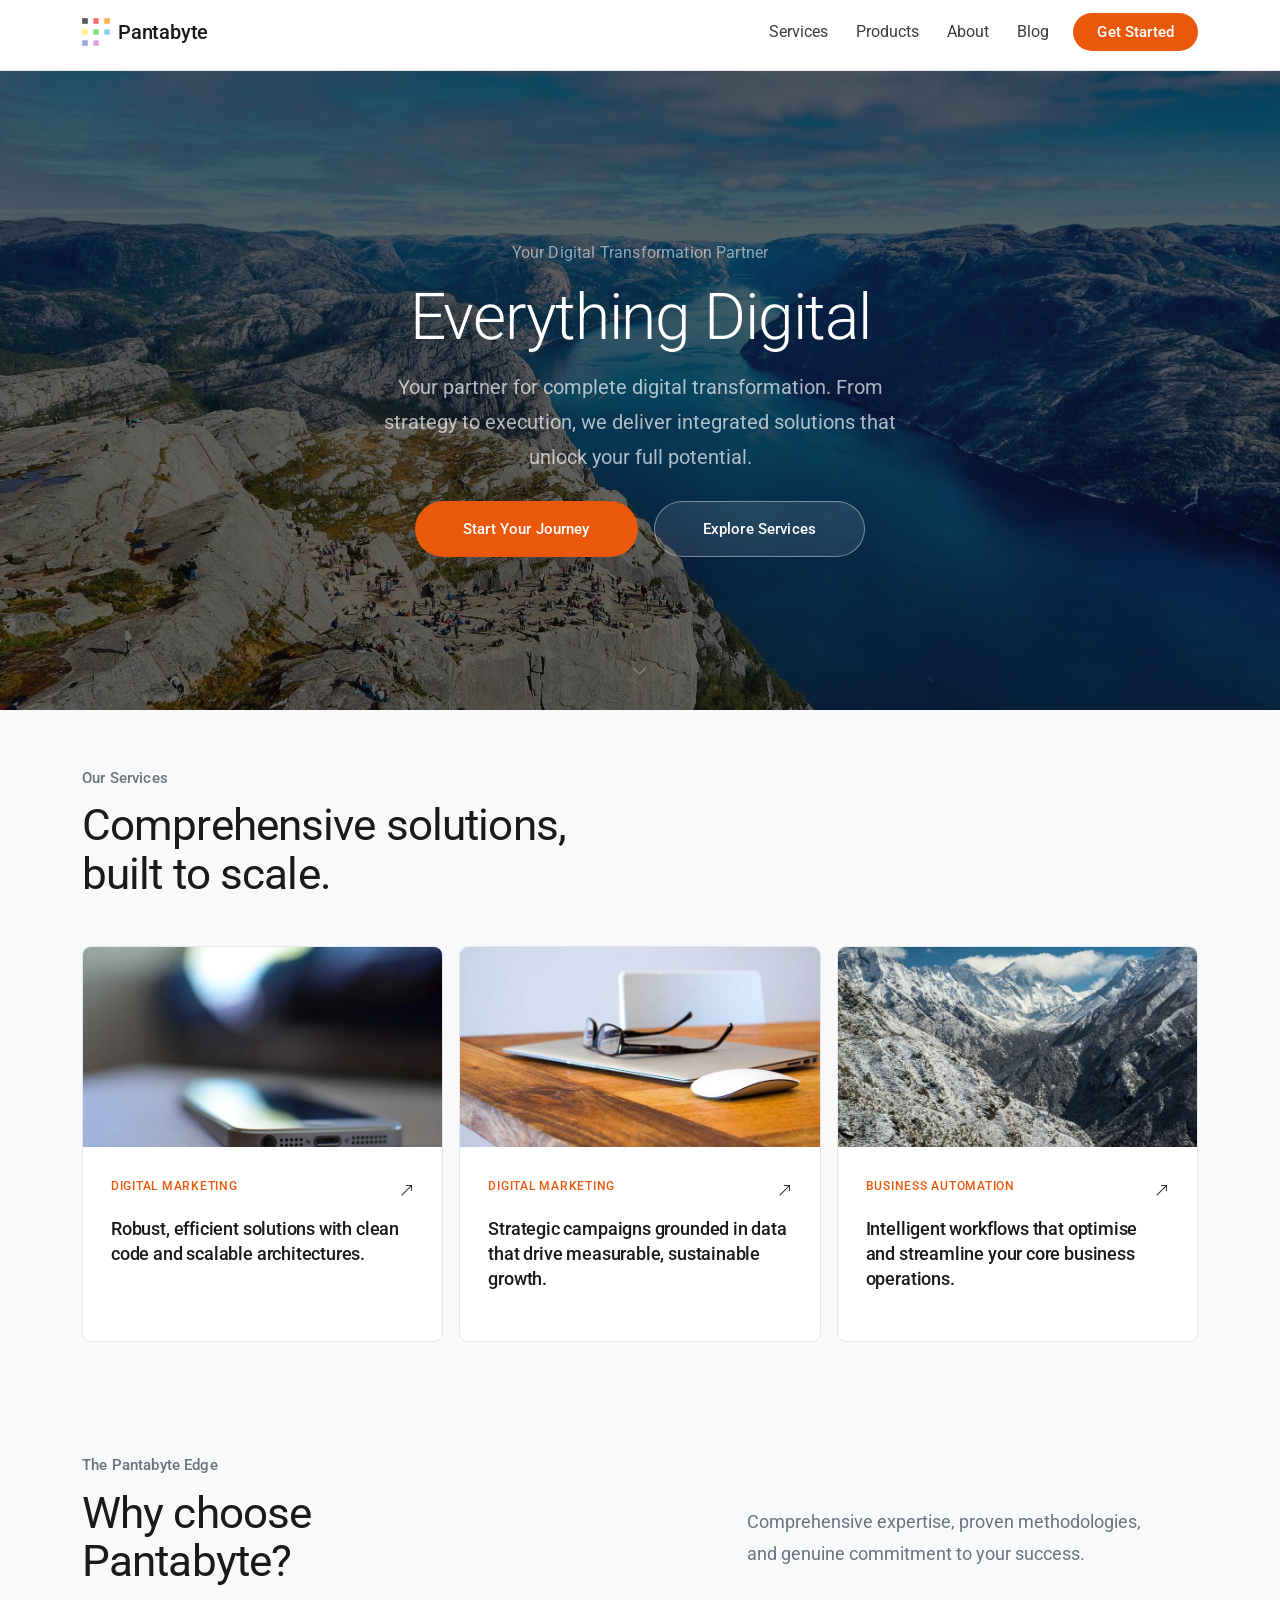
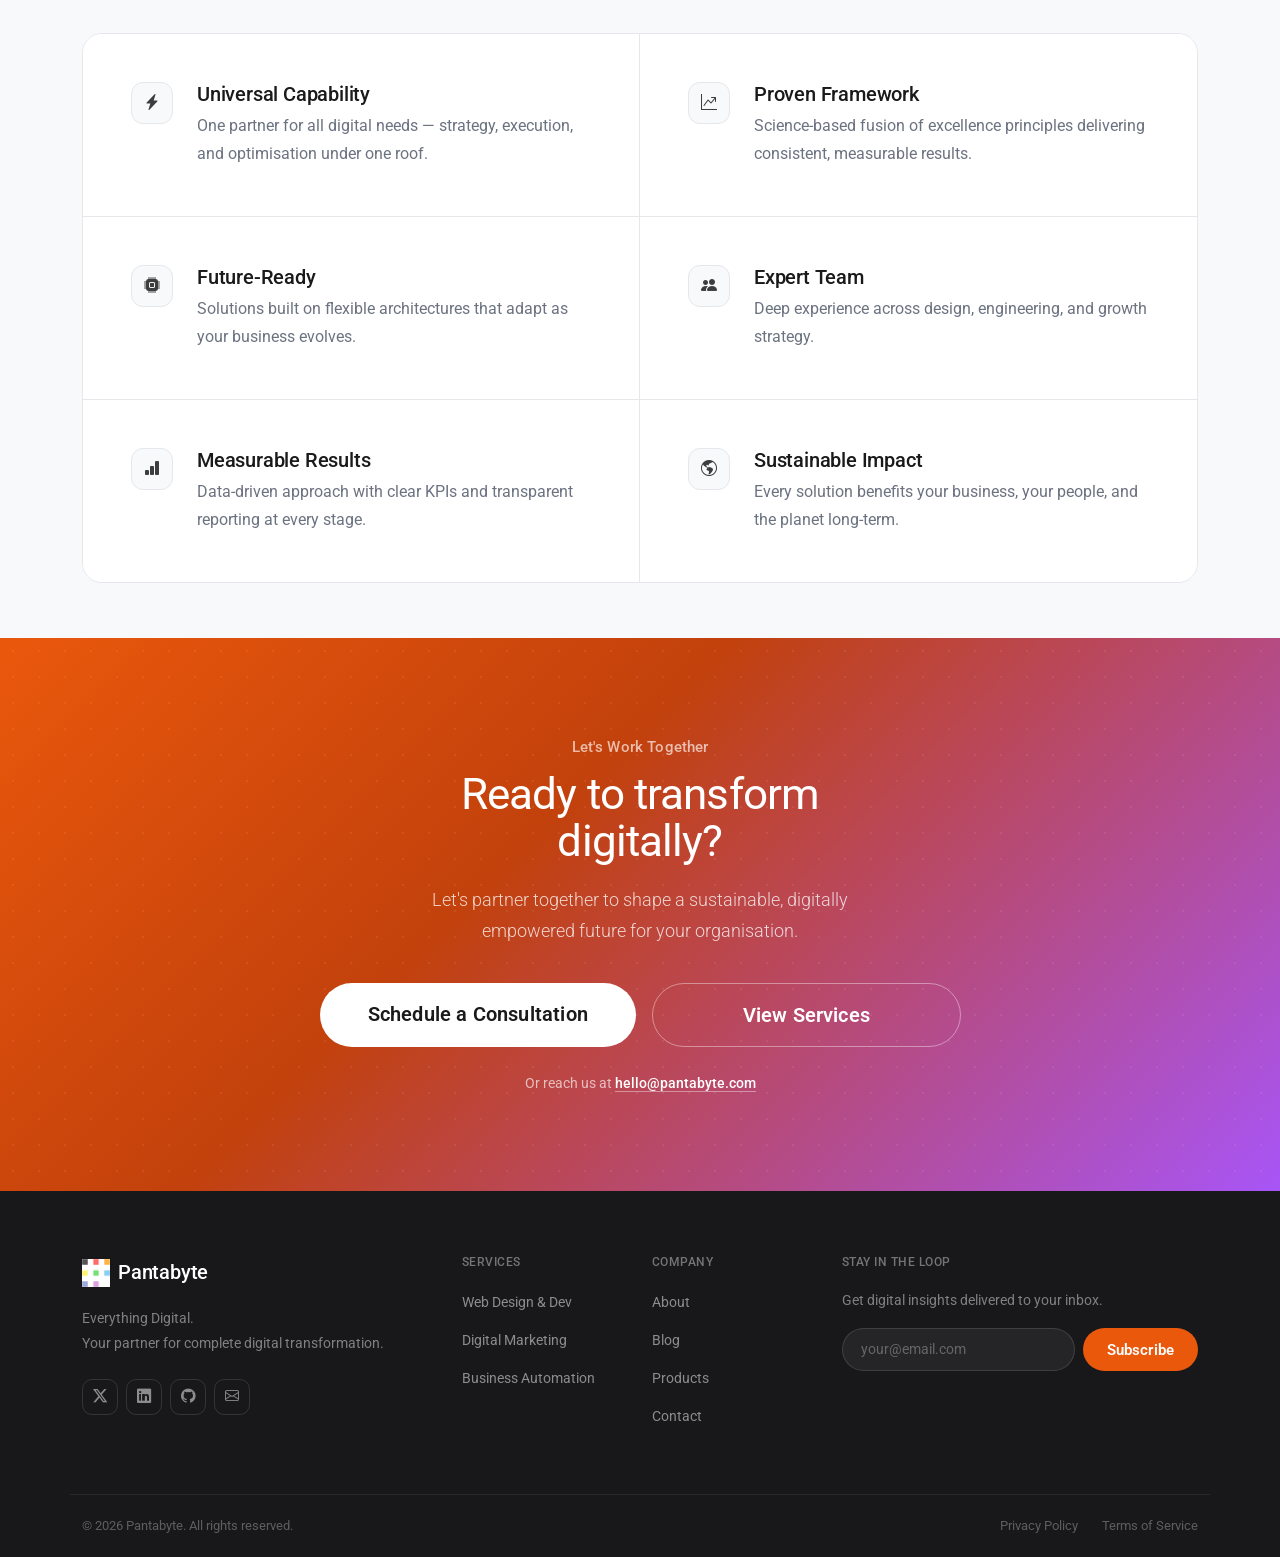
==== commit 75928374: "update product page" ====
--- a/index.html
+++ b/index.html
@@ -166,20 +166,22 @@
               />
             </div>
             <div class="pb-gcard-body">
-              <span class="pb-gcard-cat">Digital Marketing</span>
+              <div class="pb-gcard-cat-row">
+                <span class="pb-gcard-cat">Digital Marketing</span>
+                <span class="pb-gcard-link">
+                  <i class="bi bi-arrow-up-right"></i>
+                </span>
+              </div>
               <h3 class="pb-gcard-title">
                 Robust, efficient solutions with clean code and scalable
                 architectures.
               </h3>
-              <div class="pb-gcard-tags">
+              <!-- <div class="pb-gcard-tags">
                 <span class="pb-gcard-tag">UI/UX Design</span>
                 <span class="pb-gcard-tag">React &amp; Next.js</span>
                 <span class="pb-gcard-tag">CMS</span>
                 <span class="pb-gcard-tag">E-commerce</span>
-              </div>
-              <span class="pb-gcard-link"
-                >Learn more <i class="bi bi-arrow-right"></i
-              ></span>
+              </div> -->
             </div>
           </a>
 
@@ -191,23 +193,24 @@
               />
             </div>
             <div class="pb-gcard-body">
-              <span class="pb-gcard-cat">Digital Marketing</span>
+              <div class="pb-gcard-cat-row">
+                <span class="pb-gcard-cat">Digital Marketing</span>
+                <span class="pb-gcard-link">
+                  <i class="bi bi-arrow-up-right"></i>
+                </span>
+              </div>
               <h3 class="pb-gcard-title">
                 Strategic campaigns grounded in data that drive measurable,
                 sustainable growth.
               </h3>
-              <div class="pb-gcard-tags">
-                <span class="pb-gcard-tag">SEO</span>
-                <span class="pb-gcard-tag">Paid Ads</span>
-                <span class="pb-gcard-tag">Social Media</span>
-              </div>
-              <span class="pb-gcard-link"
-                >Learn more <i class="bi bi-arrow-right"></i
-              ></span>
+              <!-- <div class="pb-gcard-tags">
+              <span class="pb-gcard-tag">SEO</span>
+              <span class="pb-gcard-tag">Paid Ads</span>
+              <span class="pb-gcard-tag">Social Media</span>
+            </div> -->
             </div>
           </a>
 
-          <!-- Card 3 -->
           <a href="contact.html" class="pb-gcard">
             <div class="pb-gcard-img">
               <img
@@ -216,19 +219,21 @@
               />
             </div>
             <div class="pb-gcard-body">
-              <span class="pb-gcard-cat">Business Automation</span>
+              <div class="pb-gcard-cat-row">
+                <span class="pb-gcard-cat">Business Automation</span>
+                <span class="pb-gcard-link">
+                  <i class="bi bi-arrow-up-right"></i>
+                </span>
+              </div>
               <h3 class="pb-gcard-title">
                 Intelligent workflows that optimise and streamline your core
                 business operations.
               </h3>
-              <div class="pb-gcard-tags">
+              <!-- <div class="pb-gcard-tags">
                 <span class="pb-gcard-tag">AI Workflows</span>
                 <span class="pb-gcard-tag">Zapier / Make</span>
                 <span class="pb-gcard-tag">CRM</span>
-              </div>
-              <span class="pb-gcard-link"
-                >Learn more <i class="bi bi-arrow-right"></i
-              ></span>
+              </div> -->
             </div>
           </a>
         </div>
--- a/style.css
+++ b/style.css
@@ -240,7 +240,7 @@
 
 /* Sections — shared */
 .pb-section {
-  padding: 96px 0;
+  padding: 55px 0;
 }
 .pb-section-white {
   background: var(--white);
@@ -295,7 +295,7 @@
   display: flex;
   flex-direction: column;
   background: var(--white);
-  border-radius: 16px;
+  border-radius: 9px;
   overflow: hidden;
   text-decoration: none;
   color: inherit;
@@ -306,7 +306,7 @@
 }
 .pb-gcard:hover {
   box-shadow: 0 4px 6px -4px rgba(0, 0, 0, 0.423);
-  transform: translateY(-1px);
+  /* transform: translateY(-1px); */
   color: inherit;
 }
 .pb-gcard-featured {
@@ -325,7 +325,7 @@
   transition: transform 0.4s ease;
 }
 .pb-gcard:hover .pb-gcard-img img {
-  transform: scale(1.03);
+  transform: scale(1.09);
 }
 .pb-gcard-featured .pb-gcard-img {
   width: 46%;
@@ -336,7 +336,7 @@
   width: 100%;
 }
 .pb-gcard-body {
-  padding: 28px 28px 24px;
+  padding: 28px 28px 50px;
   display: flex;
   flex-direction: column;
   flex: 1;
@@ -351,6 +351,20 @@
   margin-bottom: 10px;
   display: block;
 }
+.pb-gcard-title-row {
+  display: flex;
+  align-items: center;
+  justify-content: space-between;
+  margin-bottom: 10px; /* takes over the flex:1 role from pb-gcard-title */
+}
+
+.pb-gcard-cat-row {
+  display: flex;
+  align-items: center;
+  justify-content: space-between;
+  margin-bottom: 10px; /* takes over margin-bottom from pb-gcard-cat */
+}
+
 .pb-gcard-title {
   font-family: var(--font-display);
   font-size: 1.15rem;
@@ -360,11 +374,12 @@
   color: var(--ink);
   margin-bottom: 16px;
   flex: 1;
+  margin-bottom: 0;
 }
 .pb-gcard-featured .pb-gcard-title {
   font-size: 1.5rem;
 }
-.pb-gcard-tags {
+/* .pb-gcard-tags {
   display: flex;
   flex-wrap: wrap;
   gap: 6px;
@@ -379,7 +394,7 @@
   font-weight: 600;
   padding: 3px 10px;
   border-radius: 100px;
-}
+} */
 .pb-gcard-link {
   display: inline-flex;
   align-items: center;
@@ -388,6 +403,8 @@
   font-size: 0.875rem;
   font-weight: 500;
   color: var(--ink);
+  flex-shrink: 0;
+  /* margin-top: 2px; */
   transition:
     color 0.2s,
     gap 0.2s;
@@ -1251,14 +1268,15 @@
 }
 .pb-product-cat-title {
   font-family: var(--font);
-  font-size: 0.72rem;
-  font-weight: 500;
-  letter-spacing: 0.14em;
-  text-transform: uppercase;
-  color: var(--muted);
+  font-size: 3rem;
+  line-height: 1.1666666667;
+  font-weight: 400;
+  letter-spacing: -0.5px;
+  text-align: center;
+  color: var(--ink);
   margin-bottom: 20px;
-  padding-bottom: 12px;
-  border-bottom: 1px solid var(--border);
+  padding-bottom: 24px;
+  /* border-bottom: 1px solid var(--border); */
 }
 .pb-product-card {
   background: var(--white);
@@ -1316,6 +1334,304 @@
   gap: 10px;
 }
 
+/* Marketing slider */
+.pb-marketing-slider {
+  position: relative;
+  background: linear-gradient(
+    135deg,
+    rgba(59, 130, 246, 0.12) 0%,
+    rgba(168, 85, 247, 0.09) 55%,
+    rgba(234, 88, 12, 0.07) 100%
+  );
+  border-radius: 0;
+  margin-left: calc(50% - 50vw);
+  margin-right: calc(50% - 50vw);
+  padding: 64px 56px 40px;
+  overflow: hidden;
+}
+.pb-ms-viewport {
+  overflow: hidden;
+  max-width: 1100px;
+  margin: 0 auto;
+}
+.pb-ms-track {
+  display: flex;
+  transition: transform 0.35s ease;
+  will-change: transform;
+}
+.pb-ms-slide {
+  width: 100%;
+  flex: 0 0 100%;
+  display: grid;
+  grid-template-columns: 0.95fr 1.05fr;
+  gap: 28px;
+  align-items: center;
+}
+.pb-ms-content h3 {
+  font-size: 3rem;
+  line-height: 1.1666666667;
+  font-weight: 400;
+  letter-spacing: -0.5px;
+  line-height: 1.05;
+  color: #1f2937;
+  margin: 0 0 12px;
+}
+.pb-ms-content p {
+  font-size: 1rem;
+  line-height: 1.5;
+  font-weight: 400;
+  letter-spacing: 0.1px;
+  color: #374151;
+  max-width: 330px;
+  margin: 0 0 20px;
+}
+.pb-ms-content .btn {
+  font-size: 1rem;
+}
+.pb-ms-media {
+  max-width: 700px;
+  width: 100%;
+  margin-left: auto;
+}
+.pb-ms-media img {
+  width: 100%;
+  aspect-ratio: 16 / 9;
+  object-fit: cover;
+  border-radius: 8px;
+  display: block;
+}
+.pb-ms-nav {
+  position: absolute;
+  top: 50%;
+  transform: translateY(-50%);
+  width: 56px;
+  height: 56px;
+  border: none;
+  border-radius: 50%;
+  background: rgba(255, 255, 255, 0.55);
+  color: #374151;
+  display: inline-flex;
+  align-items: center;
+  justify-content: center;
+  font-size: 1.4rem;
+  z-index: 2;
+}
+.pb-ms-nav:hover {
+  background: rgba(255, 255, 255, 0.85);
+}
+.pb-ms-prev {
+  left: 200px;
+}
+.pb-ms-next {
+  right: 200px;
+}
+.pb-ms-dots {
+  display: flex;
+  justify-content: center;
+  align-items: center;
+  gap: 10px;
+  margin-top: 24px;
+  max-width: 1100px;
+  margin-left: auto;
+  margin-right: auto;
+}
+.pb-ms-dot {
+  width: 10px;
+  height: 10px;
+  border-radius: 50%;
+  border: 1px solid #111827;
+  background: transparent;
+  padding: 0;
+}
+.pb-ms-dot.is-active {
+  background: #111827;
+}
+/* Bento grid */
+.page-wrap {
+  max-width: 1100px;
+  margin: 10px auto 32px;
+  padding: 0 12px;
+}
+
+.bento-grid {
+  display: grid;
+  grid-template-columns: 1fr 1fr;
+  grid-template-rows: repeat(3, minmax(120px, auto));
+  gap: 14px;
+}
+
+.bento-card {
+  border-radius: 7px;
+  padding: 26px 24px 22px;
+  display: flex;
+  flex-direction: column;
+  align-items: center;
+  text-align: center;
+}
+
+.card-search {
+  grid-column: 1;
+  grid-row: 1 / span 2;
+  background: rgba(59, 130, 246, 0.12);
+}
+
+.card-works {
+  grid-column: 2;
+  grid-row: 1;
+  background: rgba(234, 88, 12, 0.1);
+  justify-content: center;
+}
+
+.card-ai {
+  grid-column: 1;
+  grid-row: 3;
+  background: rgba(168, 85, 247, 0.12);
+  justify-content: center;
+}
+
+.card-lens {
+  grid-column: 2;
+  grid-row: 2 / span 2;
+  background: rgba(234, 88, 12, 0.07);
+}
+
+.media-frame {
+  width: 100%;
+  max-width: 426px;
+  border-radius: 13px;
+  overflow: hidden;
+  background: transparent;
+  margin-bottom: 22px;
+}
+
+.media-frame img {
+  display: block;
+  width: 100%;
+  height: auto;
+  object-fit: cover;
+  aspect-ratio: 16 / 9;
+}
+
+.media-search {
+  background: transparent;
+}
+
+.media-search img {
+  width: 70%;
+  aspect-ratio: 1 / 1;
+  border-radius: 30px;
+  margin: 8px auto 0;
+}
+
+.media-lens {
+  max-width: 330px;
+}
+
+.media-lens img {
+  aspect-ratio: 16 / 9;
+}
+
+.bento-card h3 {
+  margin: 0 0 10px;
+  font-size: 0.875rem;
+  letter-spacing: normal;
+  font-weight: 500;
+}
+
+.bento-card p {
+  margin: 0;
+  max-width: 86%;
+  font-size: 1.25rem;
+  line-height: 1.35;
+  font-weight: 400;
+}
+
+.bento-card a {
+  margin-top: 10px;
+  color: #1a73e8;
+  line-height: 0;
+  text-decoration: none;
+}
+
+.bento-card a svg {
+  width: 24px;
+  height: 24px;
+  fill: currentColor;
+}
+
+.card-works p,
+.card-ai p,
+.card-lens p {
+  max-width: 84%;
+}
+/* Automation bento colors (different palette from Web) */
+.pb-bento-automation .card-search {
+  background: rgba(34, 197, 94, 0.12);
+}
+.pb-bento-automation .card-works {
+  background: rgba(59, 130, 246, 0.12);
+}
+.pb-bento-automation .card-ai {
+  background: rgba(234, 88, 12, 0.1);
+}
+.pb-bento-automation .card-lens {
+  background: rgba(168, 85, 247, 0.12);
+}
+
+@media (max-width: 920px) {
+  .pb-marketing-slider {
+    padding: 24px 18px 24px;
+    margin-left: 0;
+    margin-right: 0;
+    border-radius: 14px;
+  }
+  .pb-ms-slide {
+    grid-template-columns: 1fr;
+    gap: 16px;
+  }
+  .pb-ms-content h3 {
+    font-size: 2rem;
+  }
+  .pb-ms-content p {
+    max-width: 100%;
+    font-size: 0.98rem;
+  }
+  .pb-ms-nav {
+    width: 42px;
+    height: 42px;
+    font-size: 1.1rem;
+    top: auto;
+    bottom: 58px;
+    transform: none;
+  }
+  .pb-ms-prev {
+    display: none;
+  }
+  .pb-ms-next {
+    display: none;
+  }
+
+  .bento-grid {
+    grid-template-columns: 1fr;
+    grid-template-rows: auto;
+  }
+
+  .card-search,
+  .card-works,
+  .card-ai,
+  .card-lens {
+    grid-column: 1;
+    grid-row: auto;
+  }
+
+  .bento-card p {
+    font-size: 15px;
+  }
+
+  .media-search img {
+    width: 64%;
+  }
+}
 /* Privacy policy page */
 .pb-legal-header {
   padding: 120px 0 56px;
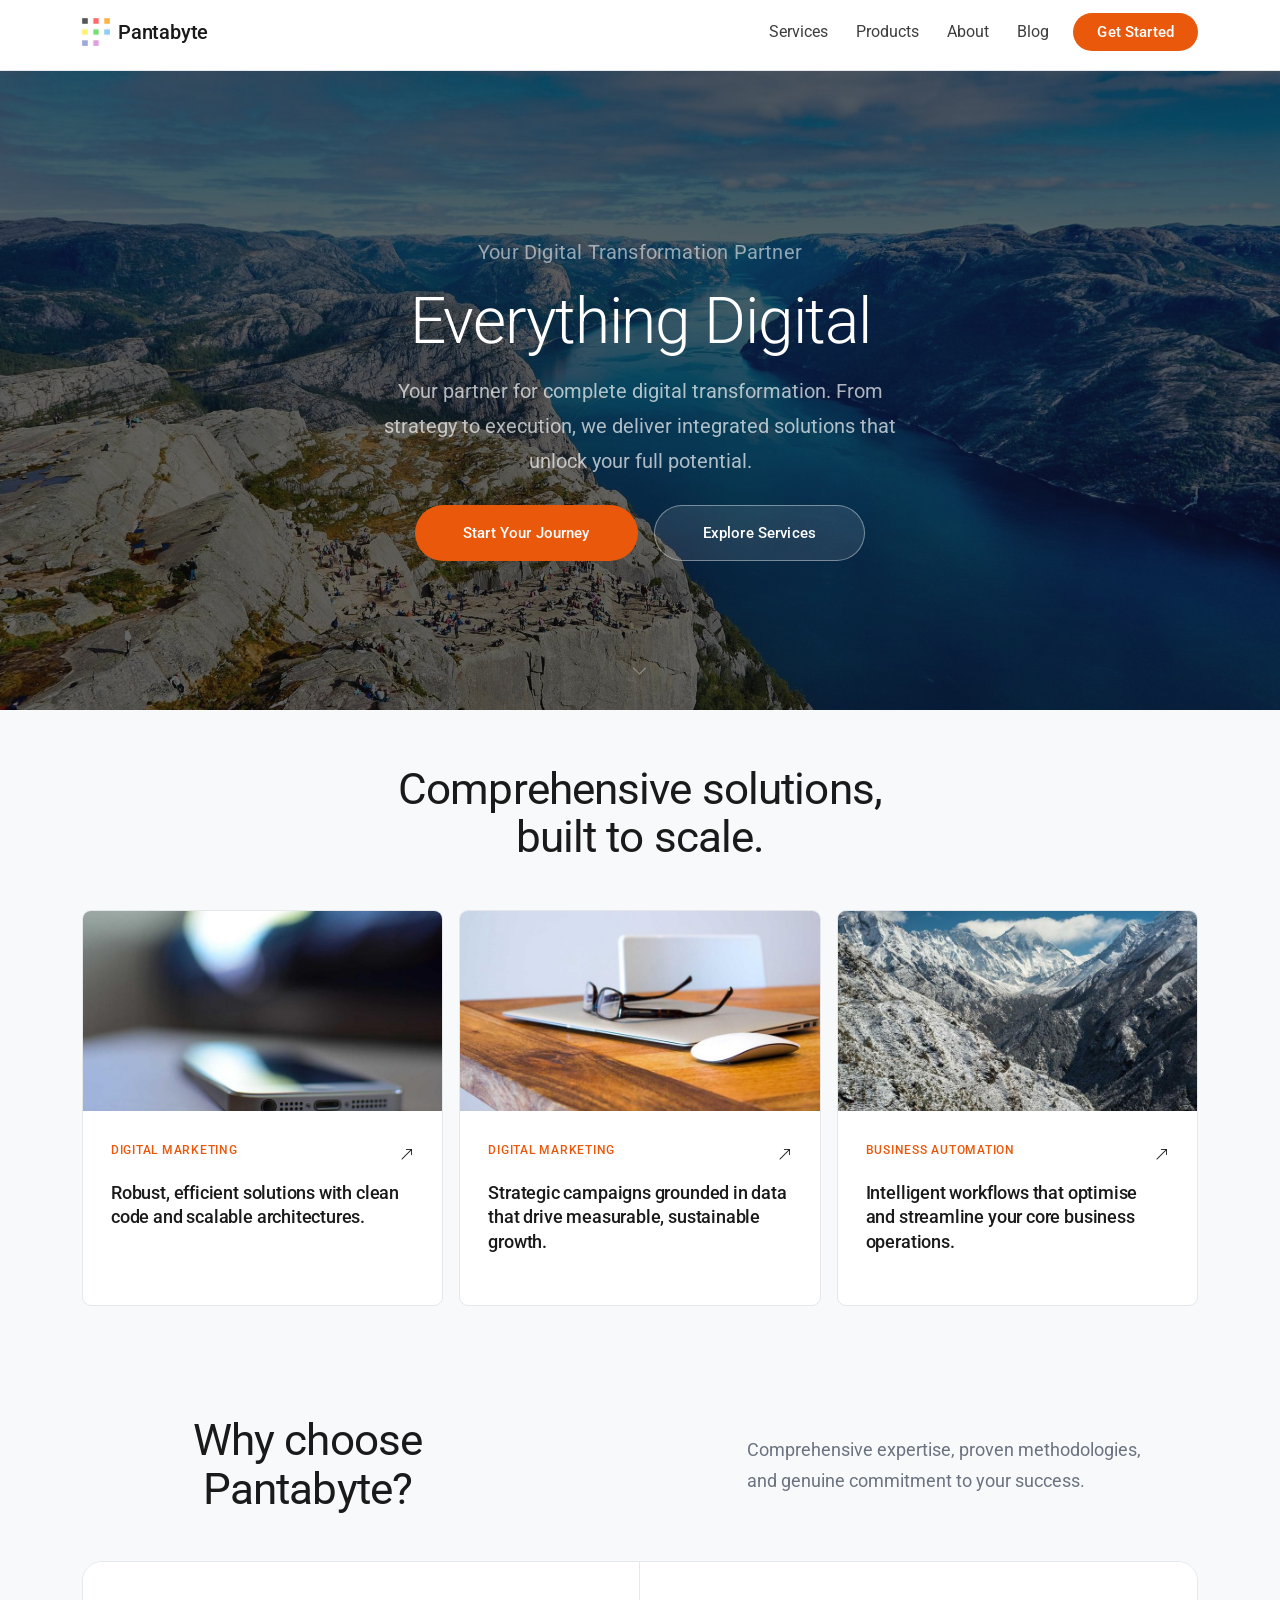
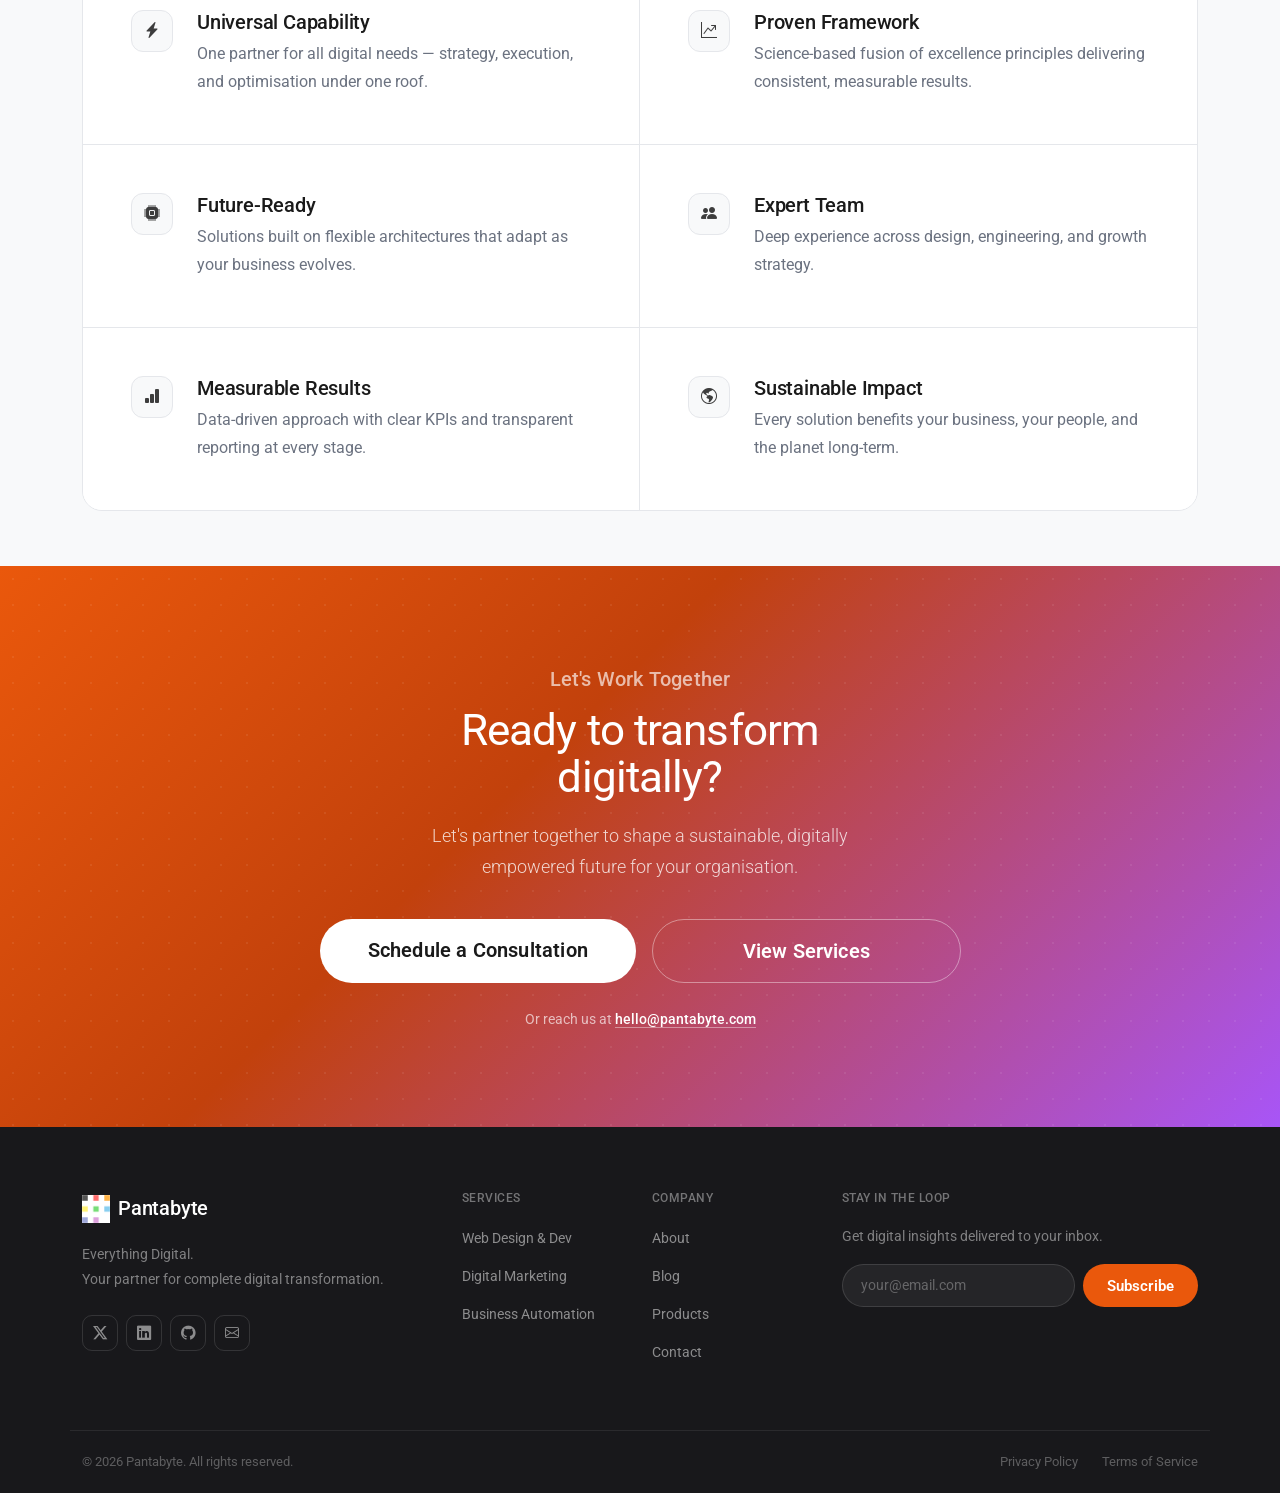
==== commit 551e26d6: "add our story & update about page" ====
--- a/index.html
+++ b/index.html
@@ -8,6 +8,7 @@
       name="description"
       content="Digital consulting firm delivering comprehensive solutions from web design to business automation"
     />
+    <link rel="icon" type="image/x-icon" href="assets/favicon.ico" />
 
     <link
       href="https://cdn.jsdelivr.net/npm/bootstrap@5.3.3/dist/css/bootstrap.min.css"
@@ -123,7 +124,7 @@
     <section id="services" class="pb-section pb-section-gray">
       <div class="container-xl">
         <div class="mb-5 reveal">
-          <p class="pb-label">Our Services</p>
+          <!-- <p class="pb-label">Our Services</p> -->
           <h2 class="pb-h2">
             Comprehensive solutions,<br /><em>built to scale.</em>
           </h2>
@@ -297,7 +298,7 @@
       <div class="container-xl">
         <div class="row mb-5 align-items-end reveal">
           <div class="col-lg-5">
-            <p class="pb-label">The Pantabyte Edge</p>
+            <!-- <p class="pb-label">The Pantabyte Edge</p> -->
             <h2 class="pb-h2">Why choose<br /><em>Pantabyte?</em></h2>
           </div>
           <div class="col-lg-5 ms-auto">
--- a/style.css
+++ b/style.css
@@ -97,6 +97,17 @@
   font-size: 0.925rem;
   letter-spacing: 0.01em;
 }
+.pb-btn-primary-about-cta {
+  background: var(--orange);
+  border: none;
+  color: var(--white);
+  font-family: var(--font-display);
+  font-weight: 500;
+  font-size: 0.925rem;
+  margin-top: 10px;
+  margin-bottom: 20px;
+  letter-spacing: 0.01em;
+}
 
 .pb-btn-primary:hover,
 .pb-btn-primary:focus {
@@ -204,7 +215,7 @@
 .pb-eyebrow {
   display: inline-block;
   font-family: var(--font);
-  font-size: 1rem;
+  font-size: 1.275rem;
   font-weight: 400;
   letter-spacing: 0.01em;
   text-transform: none;
@@ -249,8 +260,8 @@
   background: var(--surface);
 }
 .pb-label {
-  font-family: var(--font);
-  font-size: 0.9375rem;
+  font-family: var(--font-display);
+  font-size: 1.25rem;
   font-weight: 500;
   letter-spacing: 0.01em;
   text-transform: none;
@@ -641,6 +652,15 @@
   letter-spacing: 0em;
   margin-bottom: 0;
 }
+@media (max-width: 768px) {
+  .pb-h2 {
+    text-align: center;
+  }
+  .pb-section-sub {
+    text-align: center;
+    margin-top: 9px;
+  }
+}
 
 /* CTA section */
 .pb-cta-section {
@@ -703,7 +723,7 @@
   border-color: var(--white);
 }
 
-/* Footer — Google-style */
+/* Footer */
 .pb-footer {
   background: #18181b;
   color: var(--white);
@@ -831,7 +851,7 @@
   line-height: 1.75;
   font-weight: 300;
   letter-spacing: 0em;
-  margin-bottom: 0;
+  margin-bottom: 40px;
 }
 
 /* Contact page */
@@ -1237,7 +1257,7 @@
 
 /* Products page */
 .pb-products-header {
-  padding: 120px 0 56px;
+  padding: 120px 0 0;
   background: var(--white);
   border-bottom: 1px solid var(--border);
 }
@@ -1263,7 +1283,7 @@
   color: var(--white) !important;
 }
 .pb-products-section {
-  padding: 64px 0 80px;
+  padding: 60px 0 80px;
   background: var(--surface);
 }
 .pb-product-cat-title {
@@ -1274,8 +1294,8 @@
   letter-spacing: -0.5px;
   text-align: center;
   color: var(--ink);
-  margin-bottom: 20px;
-  padding-bottom: 24px;
+  margin-top: 30px;
+  padding-bottom: 40px;
   /* border-bottom: 1px solid var(--border); */
 }
 .pb-product-card {
@@ -1284,6 +1304,14 @@
   border-radius: 24px !important;
   box-shadow: 0 2px 6px rgba(0, 0, 0, 0.08);
   transition: box-shadow 0.25s ease;
+}
+.pb-product-category-about {
+  padding-top: 30px;
+  padding-bottom: 55px;
+}
+.pb-product-category {
+  padding-top: 30px;
+  padding-bottom: 55px;
 }
 .pb-product-card:hover {
   box-shadow: 0 4px 12px rgba(0, 0, 0, 0.12);
@@ -1459,7 +1487,21 @@
   grid-template-rows: repeat(3, minmax(120px, auto));
   gap: 14px;
 }
-
+.bento-grid-about {
+  display: grid;
+  grid-template-columns: 1fr 1fr;
+  grid-template-columns: repeat(3, minmax(120px, auto));
+  gap: 20px;
+}
+
+.bento-card-about {
+  border-radius: 7px;
+  padding: 26px 24px 22px;
+  display: flex;
+  flex-direction: column;
+  align-items: center;
+  text-align: center;
+}
 .bento-card {
   border-radius: 7px;
   padding: 26px 24px 22px;
@@ -1468,7 +1510,6 @@
   align-items: center;
   text-align: center;
 }
-
 .card-search {
   grid-column: 1;
   grid-row: 1 / span 2;
@@ -1492,6 +1533,7 @@
 .card-lens {
   grid-column: 2;
   grid-row: 2 / span 2;
+  justify-content: center;
   background: rgba(234, 88, 12, 0.07);
 }
 
@@ -1531,6 +1573,12 @@
   aspect-ratio: 16 / 9;
 }
 
+.bento-card-about h3 {
+  margin: 0 0 10px;
+  font-size: 1rem;
+  letter-spacing: normal;
+  font-weight: 500;
+}
 .bento-card h3 {
   margin: 0 0 10px;
   font-size: 0.875rem;
@@ -1538,6 +1586,13 @@
   font-weight: 500;
 }
 
+.bento-card-about p {
+  margin: 0;
+  max-width: 86%;
+  font-size: 1.25rem;
+  line-height: 1.35;
+  font-weight: 400;
+}
 .bento-card p {
   margin: 0;
   max-width: 86%;
@@ -1548,7 +1603,13 @@
 
 .bento-card a {
   margin-top: 10px;
-  color: #1a73e8;
+  color: var(--orange-lt);
+  line-height: 0;
+  text-decoration: none;
+}
+.bento-card-about a {
+  margin-top: 10px;
+  color: var(--orange-lt);
   line-height: 0;
   text-decoration: none;
 }
@@ -1558,6 +1619,11 @@
   height: 24px;
   fill: currentColor;
 }
+.bento-card-about a svg {
+  width: 24px;
+  height: 24px;
+  fill: currentColor;
+}
 
 .card-works p,
 .card-ai p,
@@ -1565,6 +1631,19 @@
   max-width: 84%;
 }
 /* Automation bento colors (different palette from Web) */
+.pb-bento-about .card-search {
+  background: rgba(70, 101, 202, 0.115);
+}
+.pb-bento-about .card-works {
+  background: rgba(174, 70, 179, 0.12);
+}
+.pb-bento-about .card-ai {
+  background: rgba(41, 161, 97, 0.1);
+}
+.pb-bento-about .card-lens {
+  background: rgba(138, 153, 50, 0.12);
+}
+
 .pb-bento-automation .card-search {
   background: rgba(34, 197, 94, 0.12);
 }
@@ -1615,6 +1694,10 @@
     grid-template-columns: 1fr;
     grid-template-rows: auto;
   }
+  .bento-grid-about {
+    grid-template-columns: 1fr;
+    grid-template-rows: auto;
+  }
 
   .card-search,
   .card-works,
@@ -1879,6 +1962,68 @@
 }
 
 /* About page */
+
+.hero-section {
+  padding: 80px 24px;
+  background: #fff;
+  text-align: center;
+}
+.pb-about-sub {
+  font-family: var(--font);
+  font-size: 1rem;
+  line-height: 1.5;
+  font-weight: 400;
+  letter-spacing: 0.1px;
+  margin-top: 5px;
+  margin-bottom: 40px;
+  text-align: center;
+}
+.hero-headline {
+  font-family: var(--font-display);
+  font-size: 52px;
+  font-weight: 400;
+  line-height: 1.18;
+  letter-spacing: -0.5px;
+  color: #202124;
+  max-width: 820px;
+  margin: 0 auto;
+}
+.pb-about-cat-title {
+  font-family: var(--font);
+  font-size: 3rem;
+  line-height: 1.1666666667;
+  font-weight: 400;
+  letter-spacing: -0.5px;
+  text-align: center;
+  color: var(--ink);
+  margin-top: 30px;
+  padding-bottom: 7px;
+  /* border-bottom: 1px solid var(--border); */
+}
+/* .c-blue {
+  color: #4285f4;
+}
+.c-red {
+  color: #ea4335;
+}
+.c-green {
+  color: #34a853;
+}
+.c-yellow { 
+  color: #fbbc05;
+} */
+
+@media (max-width: 768px) {
+  .hero-headline {
+    font-size: 36px;
+  }
+}
+
+@media (max-width: 480px) {
+  .hero-headline {
+    font-size: 28px;
+  }
+}
 .pb-about-simple {
   padding-top: 100px;
   padding-bottom: 100px;
@@ -1947,6 +2092,9 @@
   margin: 56px 0 0;
 }
 .pb-as-img-offset {
+  background-color: #f8f9fae9;
+  padding-top: 30px;
+  padding-bottom: 30px;
   margin: 72px 0;
 }
 .pb-as-img-offset img {
@@ -1965,6 +2113,25 @@
   color: var(--ink);
   line-height: 1.55;
   margin-bottom: 16px;
+}
+.pb-about-caption-quote {
+  font-family: var(--font-display);
+  font-size: 2.5rem;
+  /* font-style: italic; */
+  font-weight: 300;
+  color: var(--ink);
+  line-height: 1.55;
+  margin-bottom: 16px;
+  margin-top: 20px;
+}
+.pb-about-caption-attr {
+  font-family: var(--font-display);
+  font-size: 0.82rem;
+  font-weight: 500;
+  letter-spacing: 0.08em;
+  text-transform: uppercase;
+  color: var(--muted);
+  margin-bottom: 0;
 }
 .pb-as-caption-attr {
   font-family: var(--font);
@@ -2031,6 +2198,286 @@
 }
 .pb-as-cta-btns {
   margin-top: 32px;
+}
+/* about page carousel  */
+
+.carousel-section {
+  padding-bottom: 100px;
+  background: #fff;
+  overflow: hidden;
+}
+
+.carousel-label {
+  font-family: var(--font-display);
+  font-size: 3rem;
+  font-weight: 500;
+  letter-spacing: 1.5px;
+  /* text-transform: uppercase; */
+  color: var(--ink);
+  text-align: center;
+  margin-bottom: 40px;
+}
+
+/* Track container*/
+.carousel-outer {
+  /* position: relative; */
+  display: flex;
+  align-items: center;
+  /* justify-content: center; */
+  flex-direction: row;
+  width: 90%;
+  overflow: hidden;
+}
+
+/* Fade edges */
+.carousel-outer::before,
+.carousel-outer::after {
+  content: "";
+  position: absolute;
+  top: 0;
+  bottom: 0;
+  width: 120px;
+  z-index: 2;
+  pointer-events: none;
+}
+/* .carousel-outer::before {
+  left: 0;
+  background: linear-gradient(to right, #ffffff 0%, transparent 100%);
+} */
+/* .carousel-outer::after {
+  right: 0;
+  background: linear-gradient(to left, #ffffff 0%, transparent 100%);
+} */
+
+/* Scrolling track */
+.carousel-track {
+  display: flex;
+  align-items: center;
+  gap: 16px;
+  width: max-content;
+  /* animation: scroll-left 30s linear infinite; */
+}
+
+.carousel-track:hover {
+  animation-play-state: paused;
+}
+
+/* Second row — opposite direction */
+.carousel-track.reverse {
+  animation: scroll-right 34s linear infinite;
+  margin-top: 16px;
+}
+
+.carousel-track.reverse:hover {
+  animation-play-state: paused;
+}
+
+/* @keyframes scroll-left {
+  0% {
+    transform: translateX(0);
+  }
+  100% {
+    transform: translateX(-50%);
+  }
+} */
+
+/* @keyframes scroll-right {
+  0% {
+    transform: translateX(-50%);
+  }
+  100% {
+    transform: translateX(0);
+  }
+} */
+
+h2 {
+  font-size: 2rem;
+  font-weight: 700;
+  text-align: center;
+  margin-bottom: 40px;
+}
+
+.testimonial {
+  margin-bottom: 50px;
+  /* padding-bottom: 80px; */
+}
+.testimonial-card {
+  border: 1px solid #ddd;
+  border-radius: 10px;
+  padding: 28px 22px 20px;
+  height: 100%;
+  display: flex;
+  flex-direction: column;
+  align-items: center;
+}
+
+/* Avatar circle */
+.avatar-wrap {
+  width: 72px;
+  height: 72px;
+  border-radius: 50%;
+  background: #b0baca;
+  display: flex;
+  align-items: center;
+  justify-content: center;
+  margin-bottom: 14px;
+  overflow: hidden;
+  flex-shrink: 0;
+}
+
+.avatar-wrap img {
+  width: 100%;
+  height: 100%;
+  object-fit: cover;
+}
+
+/* person silhouette SVG inside placeholder */
+.avatar-wrap svg {
+  width: 42px;
+  height: 42px;
+  fill: #fff;
+}
+
+.author-name {
+  font-size: 0.95rem;
+  font-weight: 700;
+  margin: 0 0 4px;
+  text-align: center;
+}
+
+.author-role {
+  font-size: 0.82rem;
+  font-style: italic;
+  color: #555;
+  margin: 0 0 16px;
+  text-align: center;
+}
+
+.testimonial-desc {
+  font-size: 0.82rem;
+  color: #333;
+  line-height: 1.65;
+  text-align: left;
+  margin-bottom: 0;
+  flex-grow: 1;
+  width: 100%;
+}
+
+.card-bottom {
+  width: 100%;
+  border-top: 1px solid #eee;
+  margin-top: 18px;
+  padding-top: 12px;
+  text-align: center;
+  font-size: 0.78rem;
+  color: #999;
+}
+
+.c-card {
+  flex: 0 0 auto;
+  width: 320px;
+  background: #fff;
+  border: 1px solid #dadce0;
+  border-radius: 16px;
+  padding: 24px 20px 20px;
+  cursor: default;
+  display: flex;
+  flex-direction: column;
+  align-items: center;
+  justify-self: center;
+  transition:
+    box-shadow 0.2s ease,
+    transform 0.2s ease,
+    border-color 0.2s ease;
+  user-select: none;
+}
+
+.c-card:hover {
+  box-shadow: 0 4px 18px rgba(0, 0, 0, 0.1);
+  transform: translateY(-2px);
+  border-color: #bdc1c6;
+}
+
+.profile-img {
+  width: 80px;
+  height: 80px;
+  border-radius: 50%;
+  object-fit: cover; /* VERY IMPORTANT */
+  margin-bottom: 16px;
+}
+
+.c-card-icon img {
+  width: 80px;
+  height: 80px;
+  border-radius: 50%;
+}
+
+.icon-blue {
+  background: #e8f0fe;
+}
+.icon-red {
+  background: #fce8e6;
+}
+.icon-green {
+  background: #e6f4ea;
+}
+.icon-yellow {
+  background: #fef7e0;
+}
+
+.c-card-title {
+  font-family: var(--font-display);
+  font-size: 15px;
+  font-weight: 500;
+  color: #202124;
+  margin-bottom: 6px;
+  line-height: 1.3;
+}
+.c-card-role {
+  font-family: var(--font);
+  font-size: 15px;
+  font-style: italic;
+  font-weight: 500;
+  color: #202124;
+  margin-bottom: 6px;
+  line-height: 1.3;
+}
+
+.c-card-desc {
+  display: -webkit-box;
+  -webkit-line-clamp: 3; /* number of lines */
+  -webkit-box-orient: vertical;
+  overflow: hidden;
+  font-size: 13px;
+  color: #5f6368;
+  line-height: 1.55;
+}
+
+.c-card-tag {
+  display: inline-block;
+  margin-top: 14px;
+  font-family: "Google Sans", sans-serif;
+  font-size: 11px;
+  font-weight: 500;
+  padding: 4px 10px;
+  border-radius: 100px;
+}
+
+.tag-blue {
+  background: #e8f0fe;
+  color: #1a65d6;
+}
+.tag-red {
+  background: #fce8e6;
+  color: #c5221f;
+}
+.tag-green {
+  background: #e6f4ea;
+  color: #137333;
+}
+.tag-yellow {
+  background: #fef7e0;
+  color: #b06000;
 }
 
 /* Responsive */
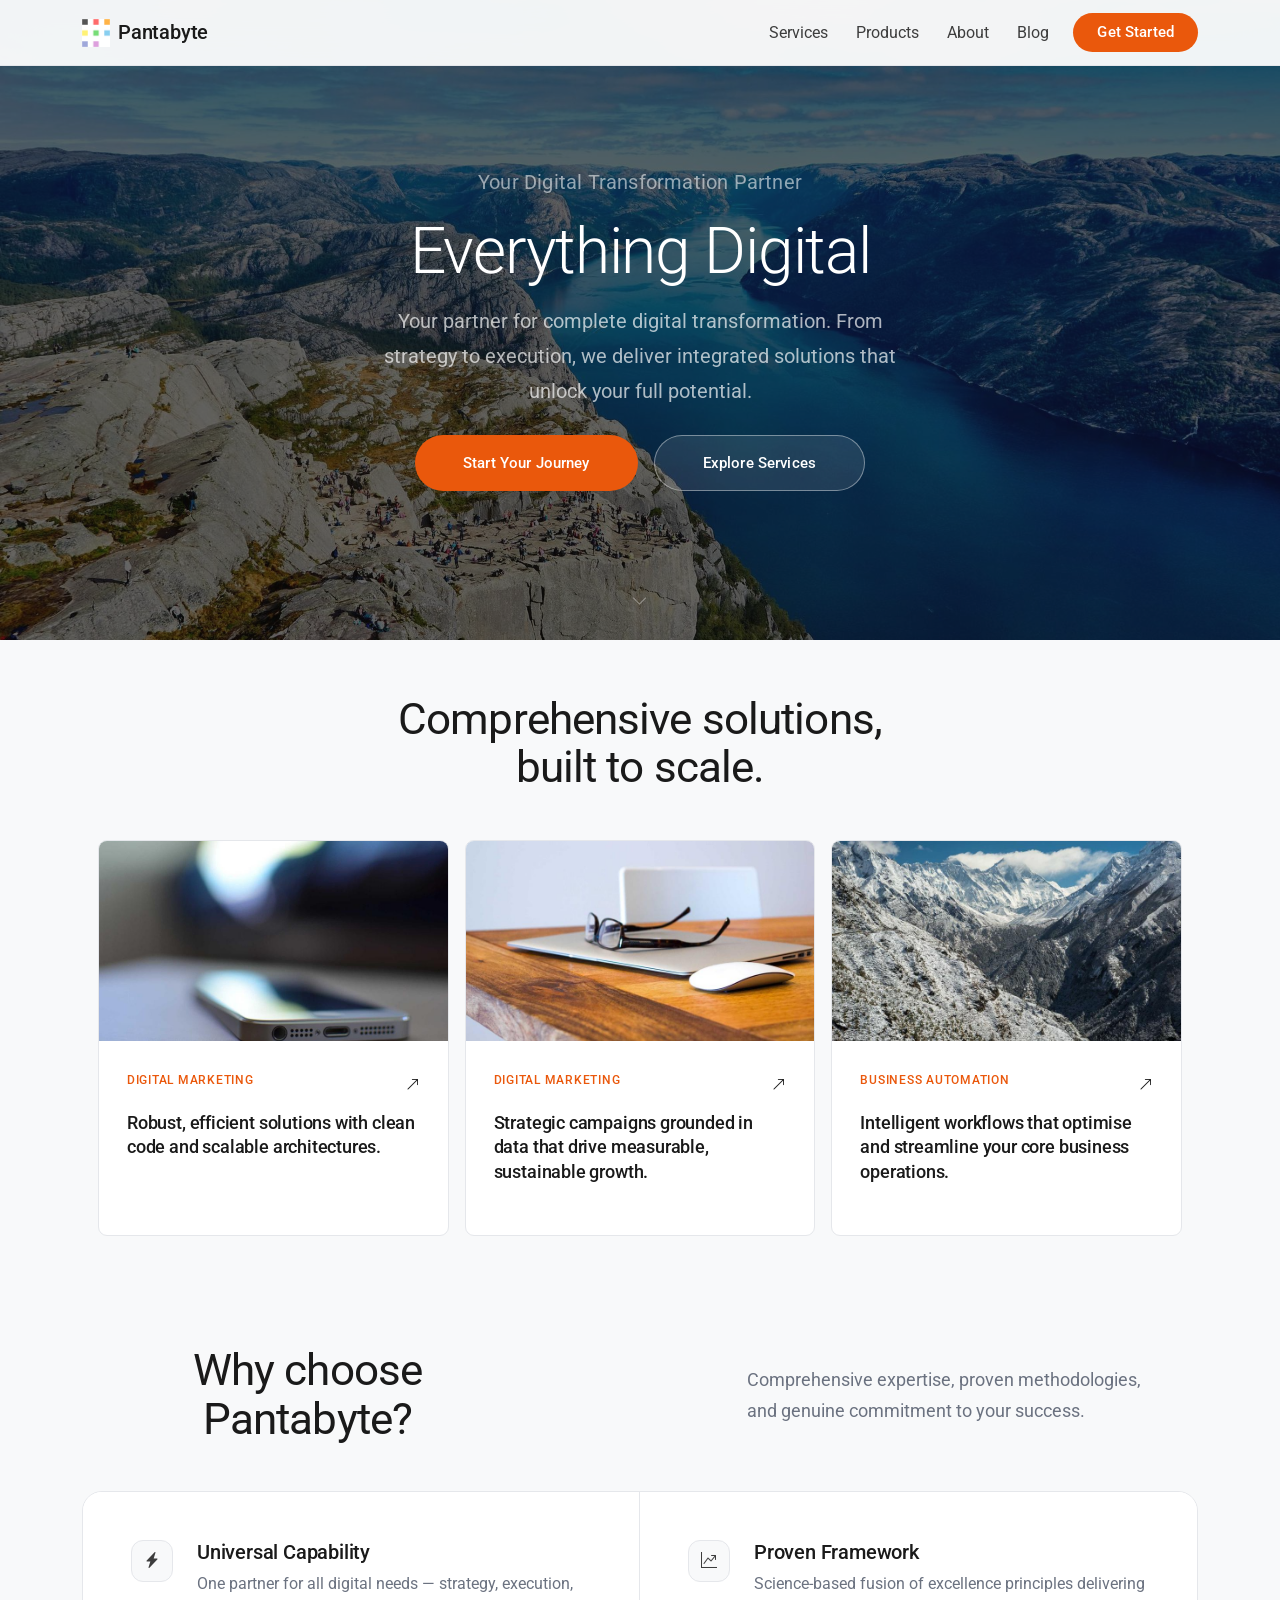
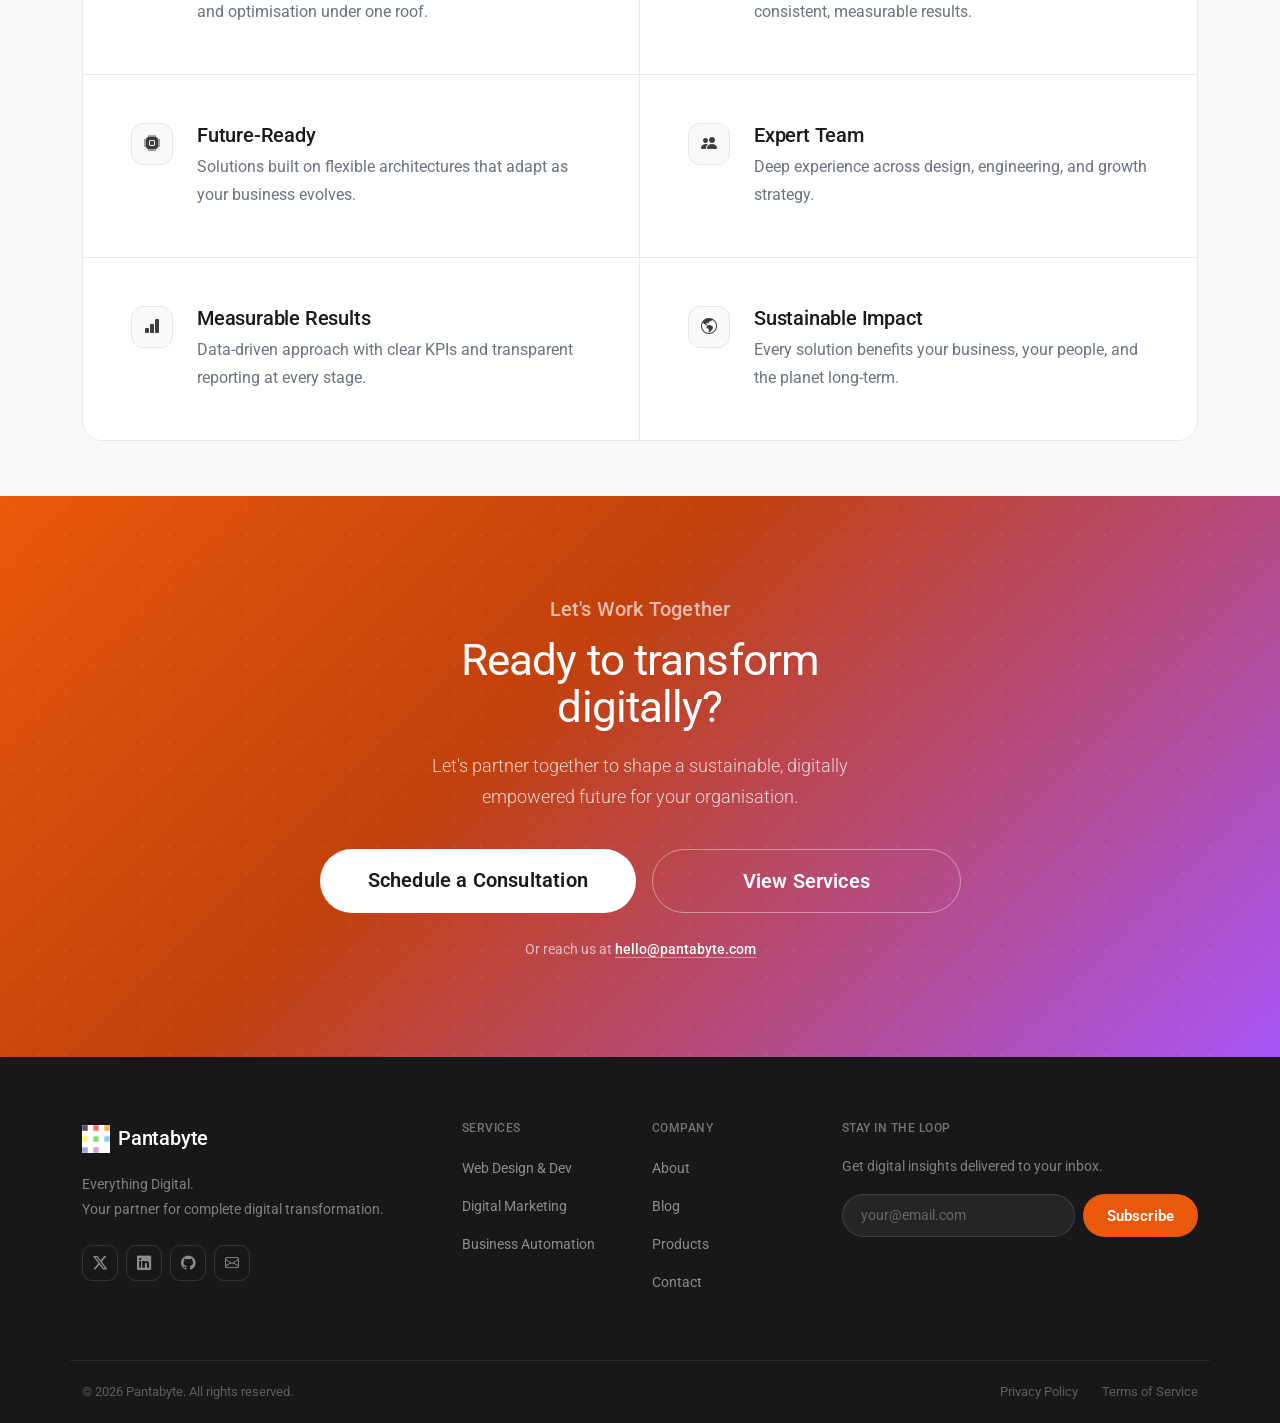
==== commit 605d6efd: "fix product page footer" ====
--- a/index.html
+++ b/index.html
@@ -74,7 +74,7 @@
       </div>
     </nav>
 
-    <div class="pb-hero-wrap" style="padding-top: 70px">
+    <div class="pb-hero-wrap" style="padding-top: 0px">
       <section class="pb-hero d-flex align-items-center">
         <div class="pb-hero-overlay"></div>
         <div class="pb-scroll-hint"><i class="bi bi-chevron-down"></i></div>
--- a/style.css
+++ b/style.css
@@ -52,14 +52,19 @@
   -webkit-backdrop-filter: blur(20px);
   border-bottom: 1px solid var(--border);
   padding-top: 0;
-  padding-bottom: 6px;
-  min-height: 62px;
-}
+  padding-bottom: 0;
+  min-height: 64px;
+}
+
 .pb-nav .container-xl {
   min-height: 64px;
   display: flex;
   align-items: center;
-}
+  flex-wrap: wrap;
+  padding-top: 10px;
+  padding-bottom: 10px;
+}
+
 .pb-nav-logo {
   height: 28px;
 }
@@ -301,6 +306,7 @@
   display: grid;
   grid-template-columns: repeat(3, 1fr);
   gap: 16px;
+  padding: 0 16px;
 }
 .pb-gcard {
   display: flex;
@@ -728,6 +734,7 @@
   background: #18181b;
   color: var(--white);
   padding-top: 64px;
+  padding-bottom: 0 !important;
 }
 .pb-footer-top {
   padding-bottom: 48px;
@@ -855,6 +862,85 @@
 }
 
 /* Contact page */
+
+/* cards-grid */
+.cards-grid {
+  display: grid;
+  grid-template-columns: repeat(4, 1fr);
+  gap: 16px;
+  max-width: 1200px;
+  margin: 0 auto;
+  padding-bottom: 60px;
+}
+.card-header {
+  margin-top: 80px;
+  margin-bottom: 40px;
+  font-family: var(--font-display);
+  font-size: 2rem;
+  line-height: 1.2857142857;
+  font-weight: 400;
+  letter-spacing: normal;
+}
+
+.card {
+  border: 1px solid #e0e0e0;
+  border-radius: 12px;
+  padding: 24px 20px 20px;
+  display: flex;
+  flex-direction: column;
+  justify-content: space-between;
+  min-height: 160px;
+  cursor: pointer;
+  transition: box-shadow 0.2s;
+}
+
+.card:hover {
+  box-shadow: 0 2px 12px rgba(0, 0, 0, 0.08);
+}
+
+.card h3 {
+  font-size: 0.95rem;
+  font-weight: 500;
+  color: #1a1a1a;
+  line-height: 1.5;
+}
+
+.card-link {
+  align-self: flex-end;
+  margin-top: 16px;
+  color: #1a73e8;
+  text-decoration: none;
+  display: inline-flex;
+}
+
+.card-link svg {
+  width: 20px;
+  height: 20px;
+}
+
+/* Tablet: 2 columns */
+@media (max-width: 768px) {
+  .pb-contact-cat-title {
+    font-size: 0.5rem;
+    text-align: center;
+    padding: 0 12px;
+  }
+  .pb-contact-cat-title {
+    font-size: 1.5rem;
+    text-align: center;
+    padding: 0 12px;
+  }
+  .cards-grid {
+    grid-template-columns: repeat(2, 1fr);
+  }
+}
+
+/* Mobile: 1 column */
+@media (max-width: 480px) {
+  .cards-grid {
+    grid-template-columns: 1fr;
+  }
+}
 .pb-contact-box {
   background: var(--white);
   border: 1px solid var(--border);
@@ -1259,7 +1345,6 @@
 .pb-products-header {
   padding: 120px 0 0;
   background: var(--white);
-  border-bottom: 1px solid var(--border);
 }
 .pb-filter-btn {
   background: transparent;
@@ -1283,9 +1368,15 @@
   color: var(--white) !important;
 }
 .pb-products-section {
-  padding: 60px 0 80px;
+  padding: 60px 0 0;
   background: var(--surface);
-}
+  margin-bottom: 0;
+}
+
+.pb-products-section + .pb-cta-section {
+  margin-top: 0;
+}
+
 .pb-product-cat-title {
   font-family: var(--font);
   font-size: 3rem;
@@ -1296,7 +1387,6 @@
   color: var(--ink);
   margin-top: 30px;
   padding-bottom: 40px;
-  /* border-bottom: 1px solid var(--border); */
 }
 .pb-product-card {
   background: var(--white);
@@ -1308,6 +1398,10 @@
 .pb-product-category-about {
   padding-top: 30px;
   padding-bottom: 55px;
+}
+.pb-product-category-contact {
+  margin-top: 100px;
+  /* padding-bottom: 10px; */
 }
 .pb-product-category {
   padding-top: 30px;
@@ -1487,6 +1581,41 @@
   grid-template-rows: repeat(3, minmax(120px, auto));
   gap: 14px;
 }
+.bento-grid-contact {
+  display: grid;
+  grid-template-columns: repeat(2, 1fr);
+  gap: 16px;
+  max-width: 1200px;
+  margin: 0 auto;
+}
+
+.bento-card-contact {
+  min-height: 320px;
+  border-radius: 12px;
+  padding: 40px 24px;
+  display: flex;
+  flex-direction: column;
+  justify-content: center;
+  align-items: center;
+  text-align: center;
+  height: 100%;
+  /* min-height: 240px; */
+}
+.bento-card-contact h3 {
+  font-family: var(--font-display);
+  font-size: 0.875rem;
+  line-height: 1.71429;
+  font-weight: 500;
+  letter-spacing: 0.5px;
+  text-transform: uppercase;
+}
+.bento-card-contact p {
+  font-family: var(--font-display);
+  font-size: 1.25rem;
+  line-height: 1.4;
+  font-weight: 400;
+  letter-spacing: normal;
+}
 .bento-grid-about {
   display: grid;
   grid-template-columns: 1fr 1fr;
@@ -1510,24 +1639,51 @@
   align-items: center;
   text-align: center;
 }
+.pb-bento-contact-card-search {
+  grid-column: 1;
+  background: rgba(59, 130, 246, 0.12);
+}
 .card-search {
-  grid-column: 1;
+  /* grid-column: 1; */
   grid-row: 1 / span 2;
   background: rgba(59, 130, 246, 0.12);
 }
 
+.pb-bento-contact-card-works {
+  /* grid-column: 2; */
+  background: rgba(234, 88, 12, 0.1);
+  justify-content: center;
+}
 .card-works {
-  grid-column: 2;
+  /* grid-column: 2; */
   grid-row: 1;
   background: rgba(234, 88, 12, 0.1);
   justify-content: center;
 }
 
+.pb-bento-contact-card-ai {
+  /* grid-column: 1; */
+  background: rgba(168, 85, 247, 0.12);
+  justify-content: center;
+}
 .card-ai {
   grid-column: 1;
   grid-row: 3;
   background: rgba(168, 85, 247, 0.12);
   justify-content: center;
+}
+
+.pb-bento-contact-card-lens {
+  /* grid-column: 2; */
+  justify-content: center;
+  background: rgba(234, 88, 12, 0.07);
+}
+
+@media (max-width: 992px) {
+  .bento-grid-contact {
+    grid-template-columns: 1fr;
+    grid-template-rows: auto;
+  }
 }
 
 .card-lens {
@@ -1631,6 +1787,19 @@
   max-width: 84%;
 }
 /* Automation bento colors (different palette from Web) */
+.pb-bento-contact .card-search {
+  background: rgba(70, 101, 202, 0.115);
+}
+.pb-bento-contact .card-works {
+  background: rgba(174, 70, 179, 0.12);
+}
+.pb-bento-contact .card-ai {
+  background: rgba(41, 161, 97, 0.1);
+}
+.pb-bento-contact .card-lens {
+  background: rgba(138, 153, 50, 0.12);
+}
+
 .pb-bento-about .card-search {
   background: rgba(70, 101, 202, 0.115);
 }
@@ -1698,6 +1867,10 @@
     grid-template-columns: 1fr;
     grid-template-rows: auto;
   }
+  .bento-grid-contact {
+    grid-template-columns: 1fr;
+    grid-template-rows: auto;
+  }
 
   .card-search,
   .card-works,
@@ -1978,6 +2151,16 @@
   margin-bottom: 40px;
   text-align: center;
 }
+.pb-contact-sub {
+  font-family: var(--font);
+  font-size: 1rem;
+  line-height: 1.5;
+  font-weight: 400;
+  letter-spacing: 0.1px;
+  margin-top: 0px;
+  margin-bottom: 40px;
+  text-align: center;
+}
 .hero-headline {
   font-family: var(--font-display);
   font-size: 52px;
@@ -1987,6 +2170,18 @@
   color: #202124;
   max-width: 820px;
   margin: 0 auto;
+}
+.pb-contact-cat-title {
+  font-family: var(--font);
+  font-size: 3rem;
+  line-height: 1.1666666667;
+  font-weight: 400;
+  letter-spacing: -0.5px;
+  text-align: center;
+  color: var(--ink);
+  margin-top: 30px;
+  padding-bottom: 7px;
+  /* border-bottom: 1px solid var(--border); */
 }
 .pb-about-cat-title {
   font-family: var(--font);
@@ -2208,9 +2403,9 @@
 }
 
 .carousel-label {
-  font-family: var(--font-display);
+  font-family: var(--font);
   font-size: 3rem;
-  font-weight: 500;
+  font-weight: 400;
   letter-spacing: 1.5px;
   /* text-transform: uppercase; */
   color: var(--ink);
@@ -2608,3 +2803,172 @@
 .reveal-d3 {
   transition-delay: 0.45s;
 }
+/* testimonial-grid */
+
+.testimonial-section {
+  width: 100%;
+  /* overflow: hidden; /* prevents any horizontal bleed */
+  /* padding: 0 24px;
+  border: #111827 1px solid; */
+}
+
+/* ── DESKTOP: 3-col grid ── */
+.testimonial-grid {
+  /* display: grid;
+  grid-template-columns: repeat(3, 1fr);
+  gap: 20px;
+  width: 100%;
+  max-width: 1100px;
+  /* margin: 0 auto;  */
+  padding-bottom: 40px;
+  display: grid;
+  grid-template-columns: repeat(3, 1fr);
+  gap: 20px;
+  width: 100%;
+}
+/* ── CARD ── */
+.testimonial-card {
+  /* border: 1px solid #ddd;
+  border-radius: 10px;
+  width: 400px;
+  padding: 28px 22px 20px;
+  display: flex;
+  flex-direction: column;
+  align-items: center;
+  text-align: center;
+  background: #fff; */
+  border: 1px solid #ddd;
+  border-radius: 10px;
+  padding: 28px 22px 20px;
+  display: flex;
+  flex-direction: column;
+  align-items: center;
+  text-align: center;
+  background: #fff;
+  min-width: 0; /* prevents grid blowout */
+  overflow: hidden;
+}
+
+.avatar-wrap {
+  width: 72px;
+  height: 72px;
+  border-radius: 50%;
+  background: #b0baca;
+  display: flex;
+  align-items: center;
+  justify-content: center;
+  margin-bottom: 14px;
+  flex-shrink: 0;
+}
+
+.avatar-wrap svg {
+  width: 42px;
+  height: 42px;
+  fill: #fff;
+}
+
+.author-name {
+  font-size: 0.95rem;
+  font-weight: 700;
+  margin: 0 0 4px;
+}
+
+.author-role {
+  font-size: 0.82rem;
+  font-style: italic;
+  color: #555;
+  margin: 0 0 16px;
+}
+
+.c-card-desc {
+  display: -webkit-box;
+  -webkit-line-clamp: 3; /* number of lines */
+  -webkit-box-orient: vertical;
+  overflow: hidden;
+  font-size: 13px;
+  color: #5f6368;
+  line-height: 1.55;
+}
+/* ── MOBILE: swipeable carousel ── */
+@media (max-width: 768px) {
+  .testimonial-grid {
+    display: flex;
+    overflow-x: auto;
+    scroll-snap-type: x mandatory;
+    -webkit-overflow-scrolling: touch;
+    gap: 16px;
+    padding-bottom: 16px;
+    scrollbar-width: none;
+    /* display: flex;
+    overflow-x: auto;
+    scroll-snap-type: x mandatory;
+    -webkit-overflow-scrolling: touch;
+    width: 320px;
+    gap: 16px;
+    padding-bottom: 12px;
+    scrollbar-width: none; */
+  }
+
+  .testimonial-grid::-webkit-scrollbar {
+    display: none; /* Chrome/Safari */
+  }
+
+  .testimonial-card {
+    min-width: 78vw;
+    width: 320px;
+    scroll-snap-align: start;
+    flex-shrink: 0;
+  }
+
+  /* dots indicator */
+  .carousel-dots {
+    display: flex;
+    justify-content: center;
+    gap: 8px;
+    margin-top: 16px;
+  }
+  .c-card-desc {
+    display: -webkit-box;
+    -webkit-line-clamp: 2; /* show only 4 lines */
+    -webkit-box-orient: vertical;
+    overflow: hidden;
+  }
+  .hero-section {
+    padding: 40px 10px;
+  }
+  .pb-as-img-offset {
+    margin-top: 40px 0;
+  }
+  .pb-about-cat-title {
+    font-size: 2rem;
+    margin-top: 0;
+    padding-bottom: 0;
+  }
+  .carousel-label {
+    font-size: 2rem;
+  }
+  .pb-about-caption-quote {
+    font-size: 2rem;
+  }
+  .carousel-dots span {
+    width: 8px;
+    height: 8px;
+    border-radius: 50%;
+    background: #ccc;
+    display: inline-block;
+    transition: background 0.3s;
+  }
+  .testimonial-grid {
+    margin-bottom: 10px;
+  }
+
+  .carousel-dots span.active {
+    background: #333;
+  }
+}
+
+@media (min-width: 769px) {
+  .carousel-dots {
+    display: none;
+  }
+}
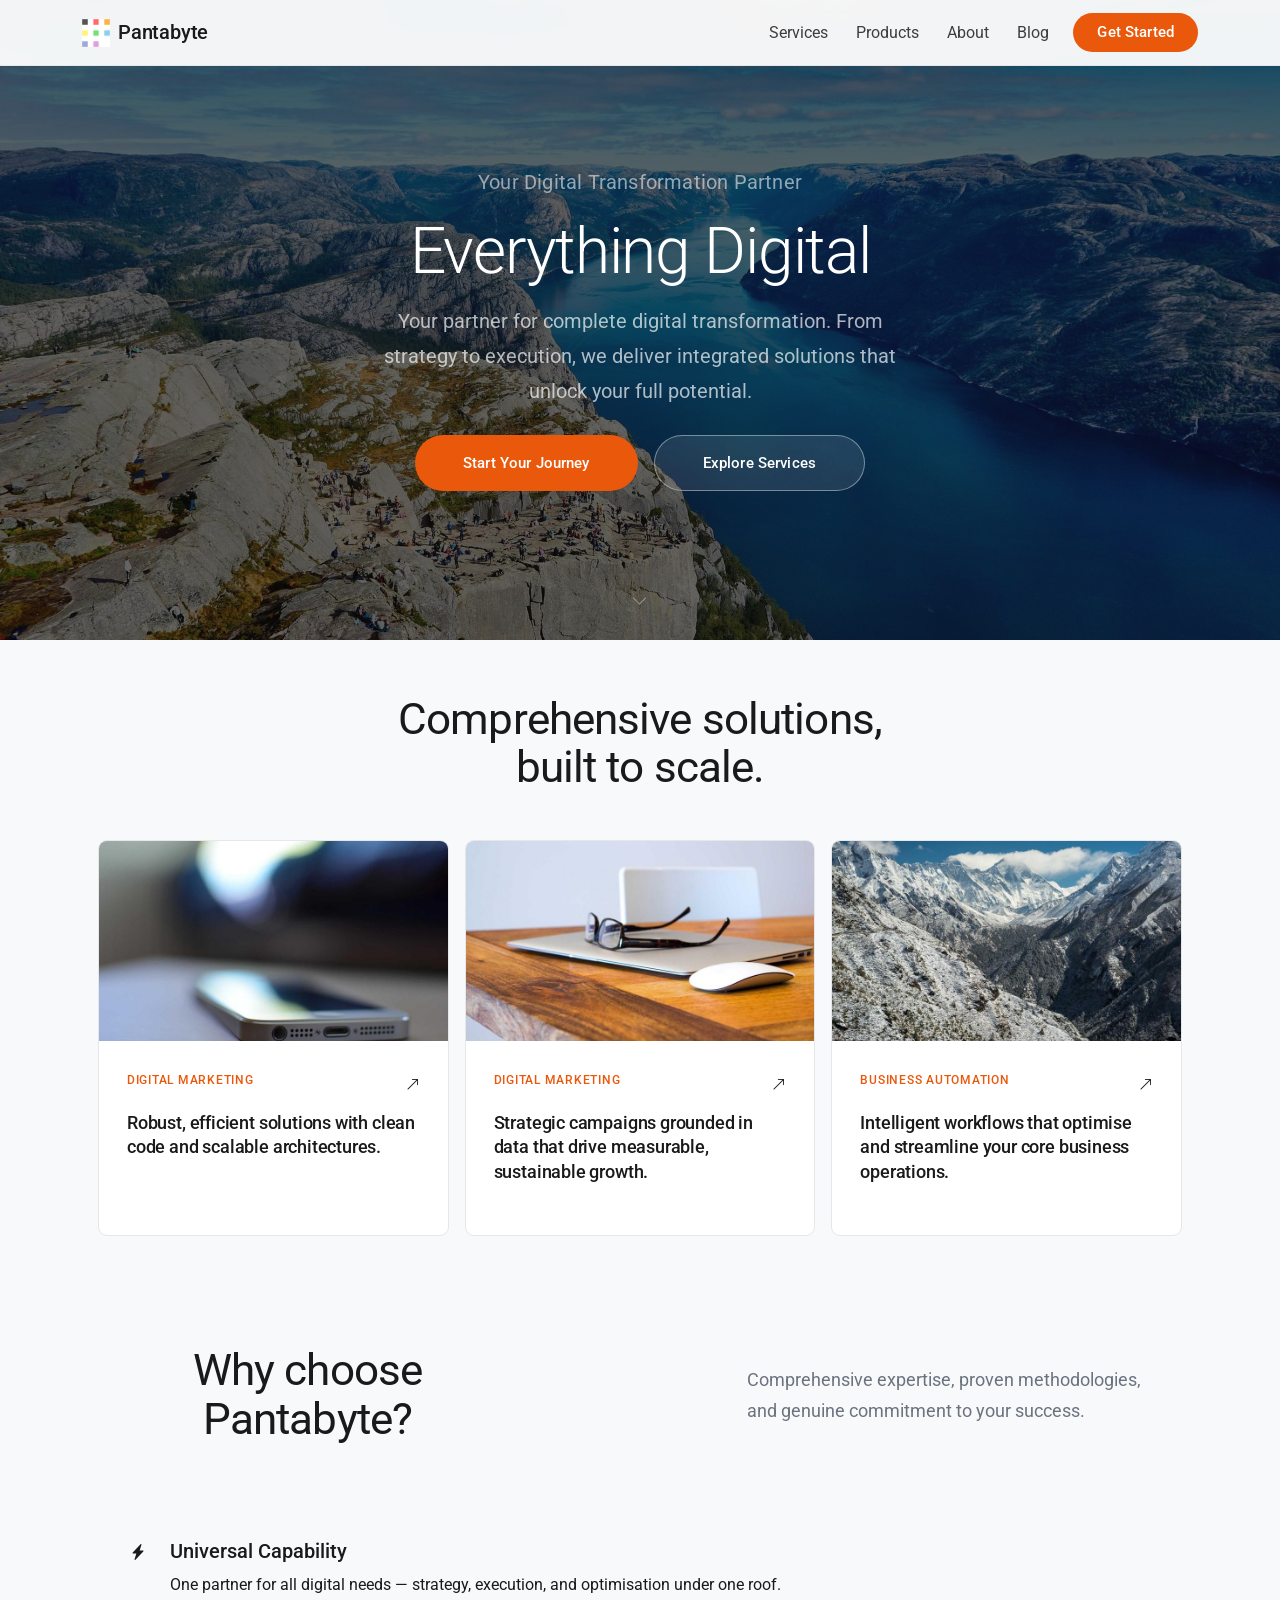
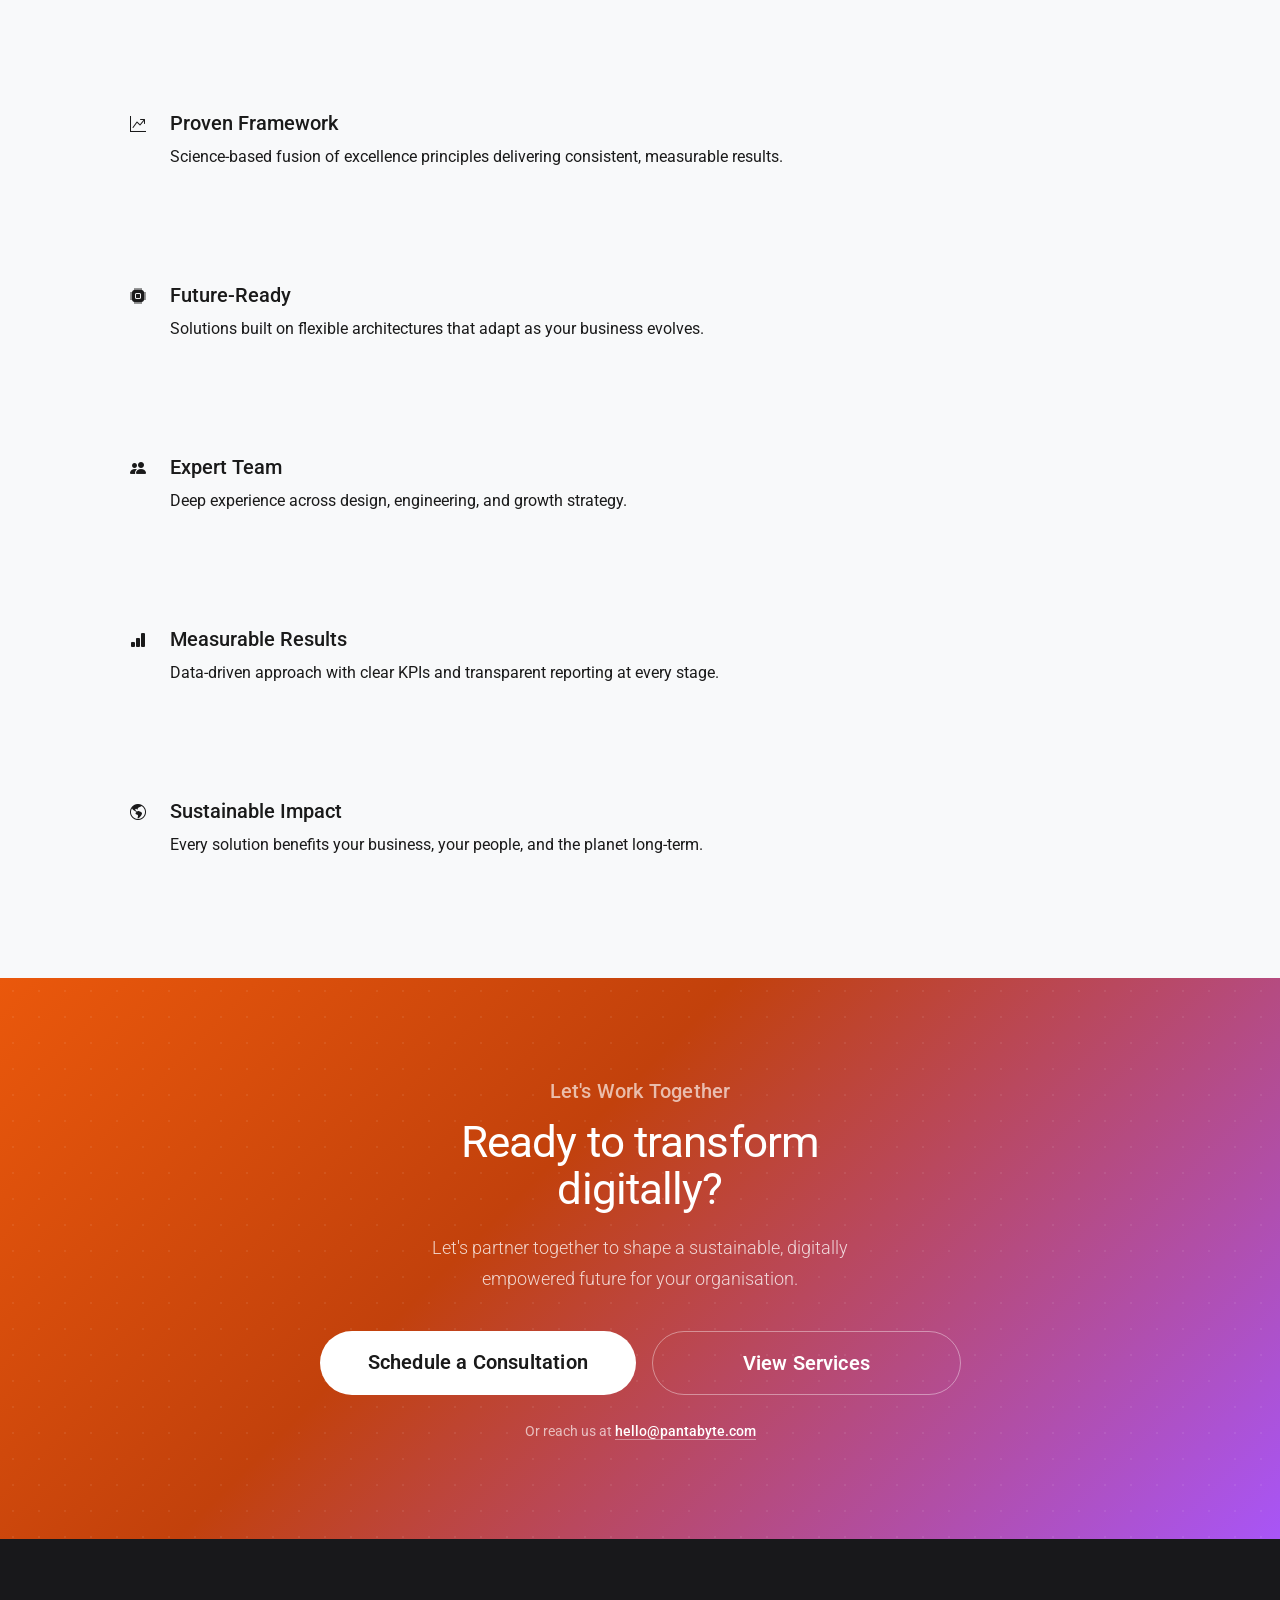
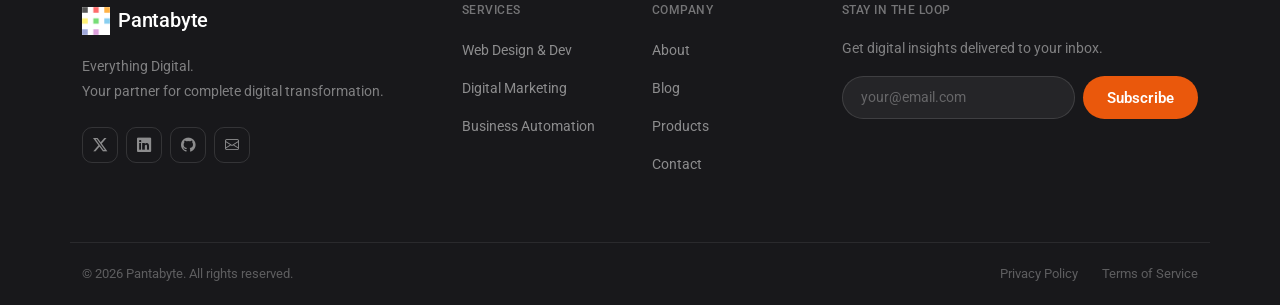
==== commit a141c435: "update contact page" ====
--- a/index.html
+++ b/index.html
@@ -23,6 +23,7 @@
       rel="stylesheet"
     />
     <link rel="stylesheet" href="style.css" />
+    <link rel="stylesheet" href="home.css" />
   </head>
   <body>
     <nav class="pb-nav navbar navbar-expand-lg">
@@ -77,7 +78,16 @@
     <div class="pb-hero-wrap" style="padding-top: 0px">
       <section class="pb-hero d-flex align-items-center">
         <div class="pb-hero-overlay"></div>
-        <div class="pb-scroll-hint"><i class="bi bi-chevron-down"></i></div>
+        <div
+          class="pb-scroll-hint"
+          onclick="
+            document
+              .getElementById('contact')
+              .scrollIntoView({ behavior: 'smooth' })
+          "
+        >
+          <i class="bi bi-chevron-down"></i>
+        </div>
         <div class="container-xl position-relative" style="z-index: 2">
           <div class="row justify-content-center text-center">
             <div class="col-lg-8 col-xl-7">
--- a/style.css
+++ b/style.css
@@ -115,6 +115,7 @@
 }
 
 .pb-btn-primary:hover,
+.pb-btn-primary-about-cta:hover,
 .pb-btn-primary:focus {
   background: var(--orange-lt);
   color: var(--white);
@@ -216,7 +217,20 @@
   z-index: 3;
   color: rgba(255, 255, 255, 0.4);
   font-size: 1rem;
-}
+  cursor: pointer;
+  animation: bounce 1.5s infinite;
+}
+
+@keyframes bounce {
+  0%,
+  100% {
+    transform: translateX(-50%) translateY(0);
+  }
+  50% {
+    transform: translateX(-50%) translateY(8px);
+  }
+}
+
 .pb-eyebrow {
   display: inline-block;
   font-family: var(--font);
@@ -607,7 +621,7 @@
 }
 
 /* Why choose */
-.pb-why-grid {
+/* .pb-why-grid {
   display: grid;
   grid-template-columns: 1fr 1fr;
   border: 1px solid var(--border);
@@ -666,7 +680,7 @@
     text-align: center;
     margin-top: 9px;
   }
-}
+} */
 
 /* CTA section */
 .pb-cta-section {
@@ -934,6 +948,120 @@
     grid-template-columns: repeat(2, 1fr);
   }
 }
+.pb-contact-right .bento-grid-contact {
+  gap: 10px;
+  height: 100%;
+}
+
+.pb-contact-right .bento-card-contact {
+  min-height: 0; /* remove fixed height */
+  height: 100%;
+  padding: 16px 14px;
+  justify-content: center;
+}
+
+.pb-contact-right .bento-card-contact h3 {
+  font-size: 0.7rem;
+  margin-bottom: 6px;
+}
+
+.pb-contact-right .bento-card-contact p {
+  font-size: 0.82rem;
+  line-height: 1.4;
+  margin-bottom: 8px;
+}
+
+.pb-contact-right {
+  padding: 32px 24px !important;
+}
+
+.pb-contact-right .page-wrap {
+  margin: 0;
+  padding: 0;
+  width: 80%;
+  height: 100%;
+}
+/* Center form vertically */
+.pb-contact-left {
+  display: flex;
+  flex-direction: column;
+  padding: 40px 70px !important;
+  justify-content: center;
+}
+
+/* Smaller input fields */
+.pb-input {
+  font-size: 0.85rem !important;
+  padding: 8px 12px !important;
+}
+
+.pb-input-icon-pad {
+  padding-left: 32px !important;
+}
+
+.pb-input-icon {
+  font-size: 0.8rem;
+}
+
+/* Smaller label */
+.pb-form-label {
+  font-size: 0.78rem;
+  margin-bottom: 4px;
+}
+
+/* Smaller textarea */
+.pb-input[rows] {
+  rows: 3;
+  min-height: 80px;
+}
+
+/* Smaller send button */
+.pb-contact-left .btn-lg {
+  font-size: 0.9rem;
+  padding: 10px 20px !important;
+}
+
+/* Tighten gaps between fields */
+.pb-contact-left .d-flex.flex-column.gap-3 {
+  gap: 0.6rem !important;
+}
+
+/* Smaller title/subtitle */
+.pb-form-title {
+  font-size: clamp(1.4rem, 2.5vw, 1.8rem);
+}
+
+.pb-form-sub {
+  font-size: 0.82rem;
+  margin-bottom: 12px !important;
+}
+
+/* Fix form title alignment */
+.pb-form-title {
+  text-align: left;
+}
+
+@media (max-width: 991px) {
+  .pb-contact-right {
+    display: flex !important;
+    padding: 20px !important;
+  }
+
+  .pb-contact-right .bento-grid-contact {
+    grid-template-columns: 1fr 1fr;
+  }
+
+  .pb-contact-left {
+    border-left: none;
+    border-bottom: 1px solid var(--border);
+  }
+}
+
+@media (max-width: 580px) {
+  .pb-contact-right .bento-grid-contact {
+    grid-template-columns: 1fr;
+  }
+}
 
 /* Mobile: 1 column */
 @media (max-width: 480px) {
@@ -941,14 +1069,51 @@
     grid-template-columns: 1fr;
   }
 }
+
 .pb-contact-box {
   background: var(--white);
   border: 1px solid var(--border);
-}
+  width: 68%;
+  margin: 40px auto !important;
+}
+
+@media (max-width: 1200px) {
+  .pb-contact-box {
+    width: 85%;
+  }
+  .pb-contact-left,
+  .pb-contact-right {
+    padding: 32px 36px !important;
+  }
+}
+
+@media (max-width: 992px) {
+  .pb-contact-box {
+    width: 90%;
+  }
+  .pb-contact-left,
+  .pb-contact-right {
+    padding: 28px 24px !important;
+  }
+}
+
+@media (max-width: 576px) {
+  .pb-contact-box {
+    width: 95%;
+    margin: 20px auto !important;
+  }
+  .pb-contact-left,
+  .pb-contact-right {
+    padding: 24px 16px !important;
+  }
+}
+
 .pb-contact-left {
-  border-right: 1px solid var(--border);
+  border-left: 1px solid var(--border);
+  border-right: none;
 }
 .pb-contact-right {
+  padding: 40px 48px !important;
   background: #f8f9fa;
 }
 .pb-form-title {
@@ -1346,6 +1511,11 @@
   padding: 120px 0 0;
   background: var(--white);
 }
+.testimonial-grid {
+  touch-action: pan-x;
+  -webkit-overflow-scrolling: touch;
+}
+
 .pb-filter-btn {
   background: transparent;
   border: 1px solid var(--border);
@@ -1565,9 +1735,9 @@
   background: transparent;
   padding: 0;
 }
-.pb-ms-dot.is-active {
+/* .pb-ms-dot.is-active {
   background: #111827;
-}
+ */
 /* Bento grid */
 .page-wrap {
   max-width: 1100px;
@@ -2300,7 +2470,7 @@
 .pb-as-img-caption {
   padding: 0 0 0 48px;
 }
-.pb-as-caption-quote {
+/* .pb-as-caption-quote {
   font-family: var(--font-display);
   font-size: 1.25rem;
   font-style: italic;
@@ -2308,7 +2478,7 @@
   color: var(--ink);
   line-height: 1.55;
   margin-bottom: 16px;
-}
+} */
 .pb-about-caption-quote {
   font-family: var(--font-display);
   font-size: 2.5rem;
